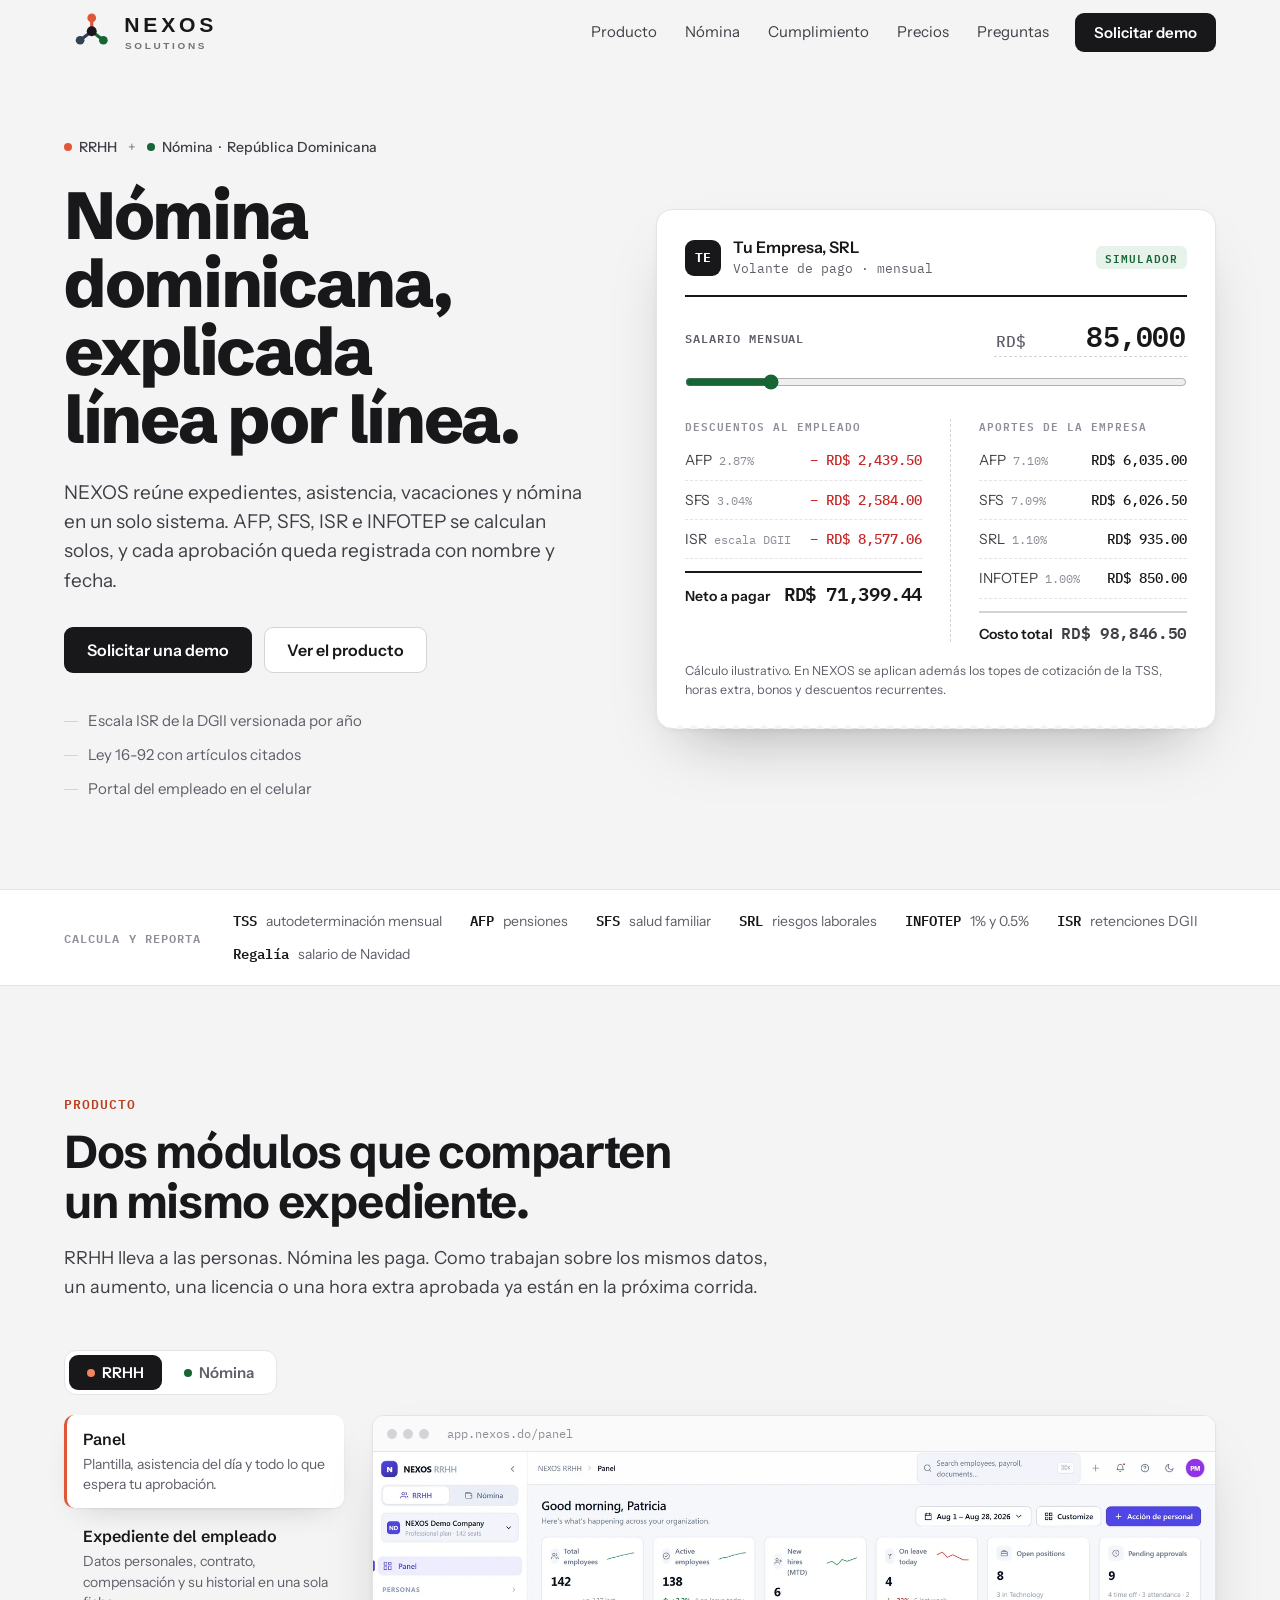
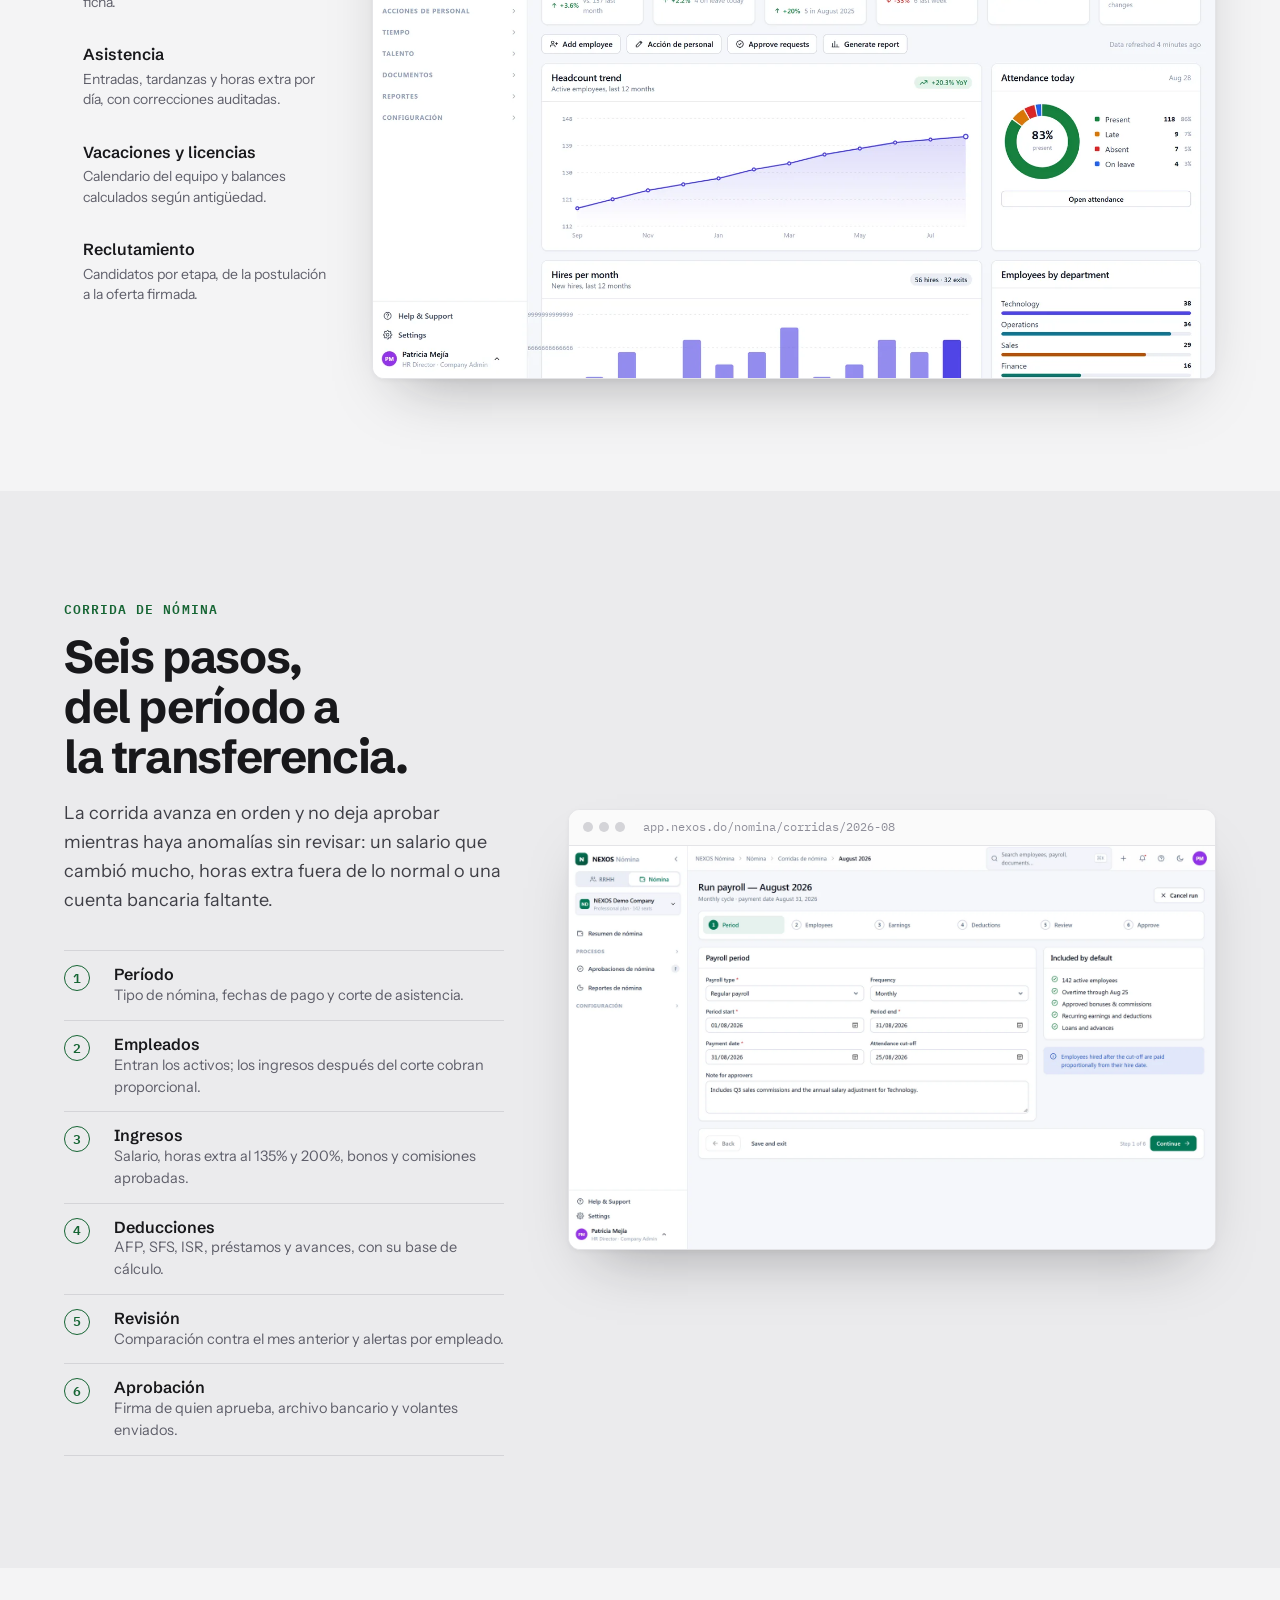
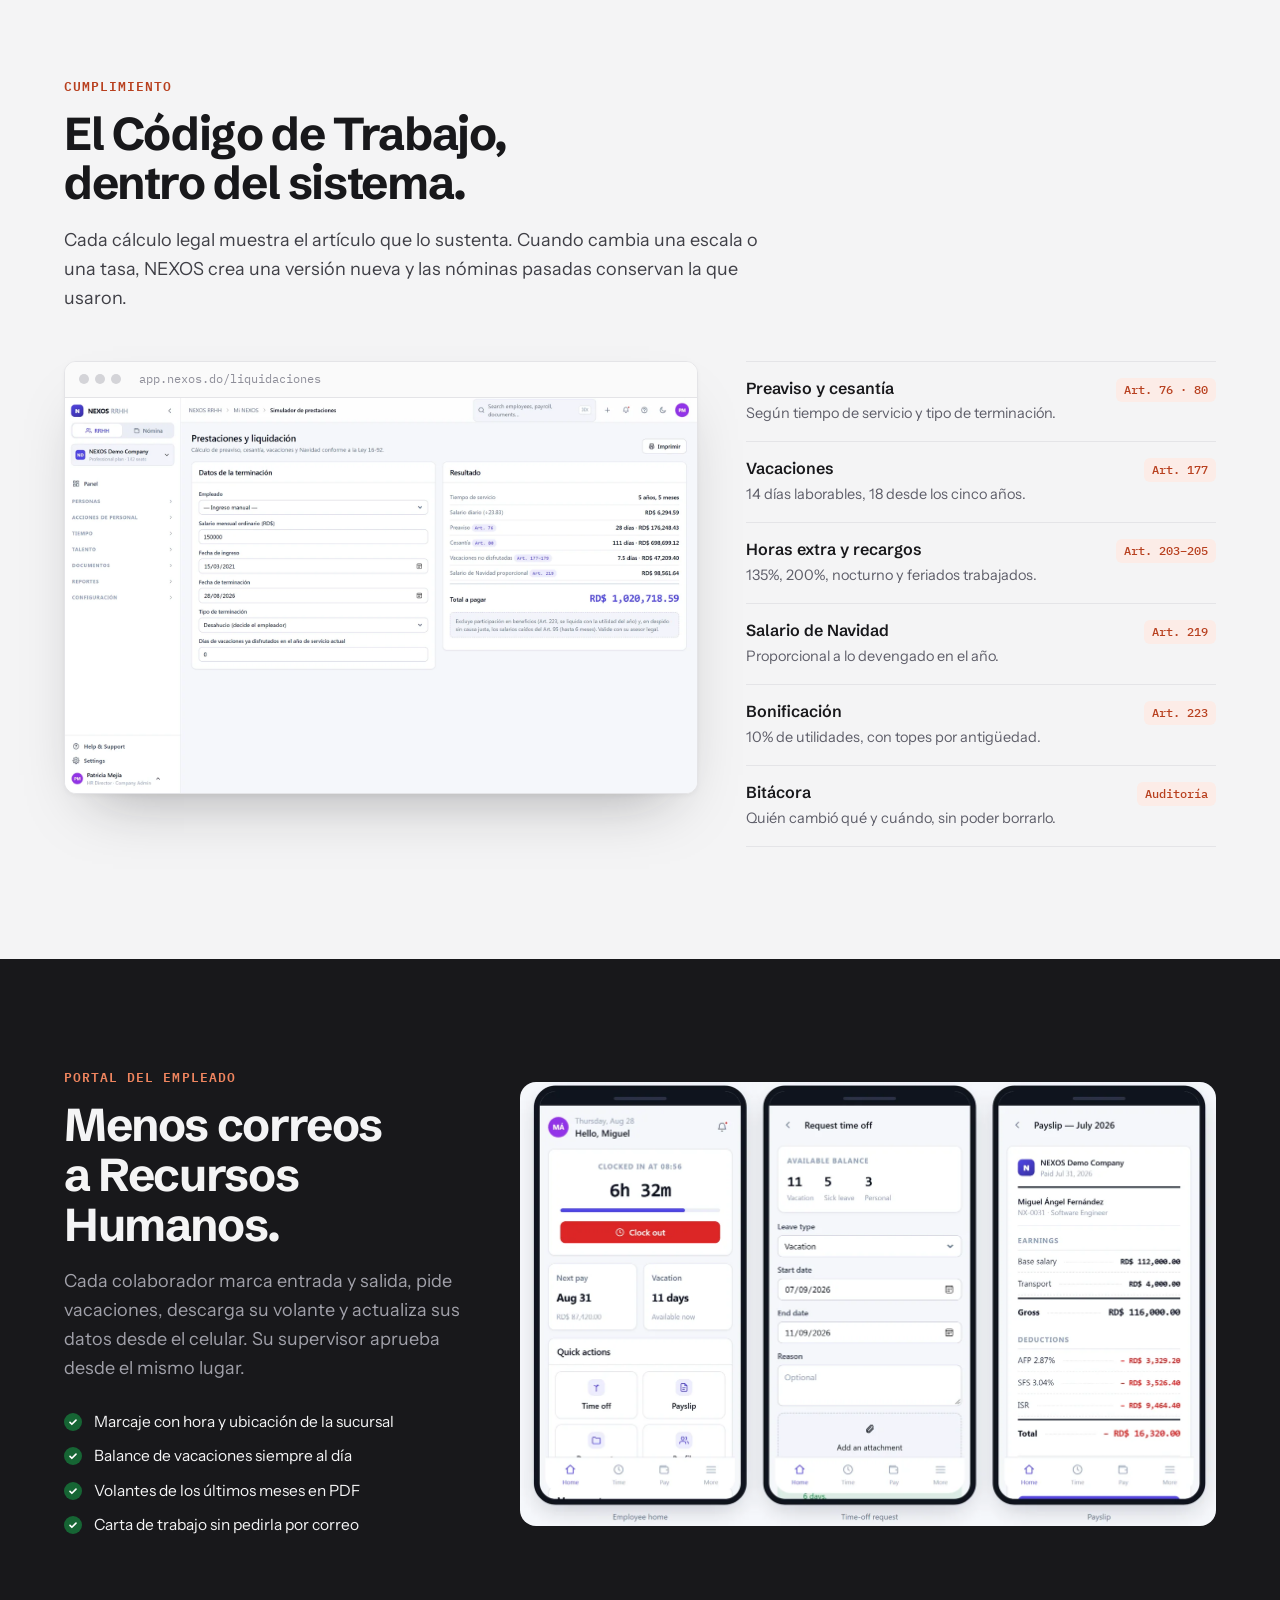
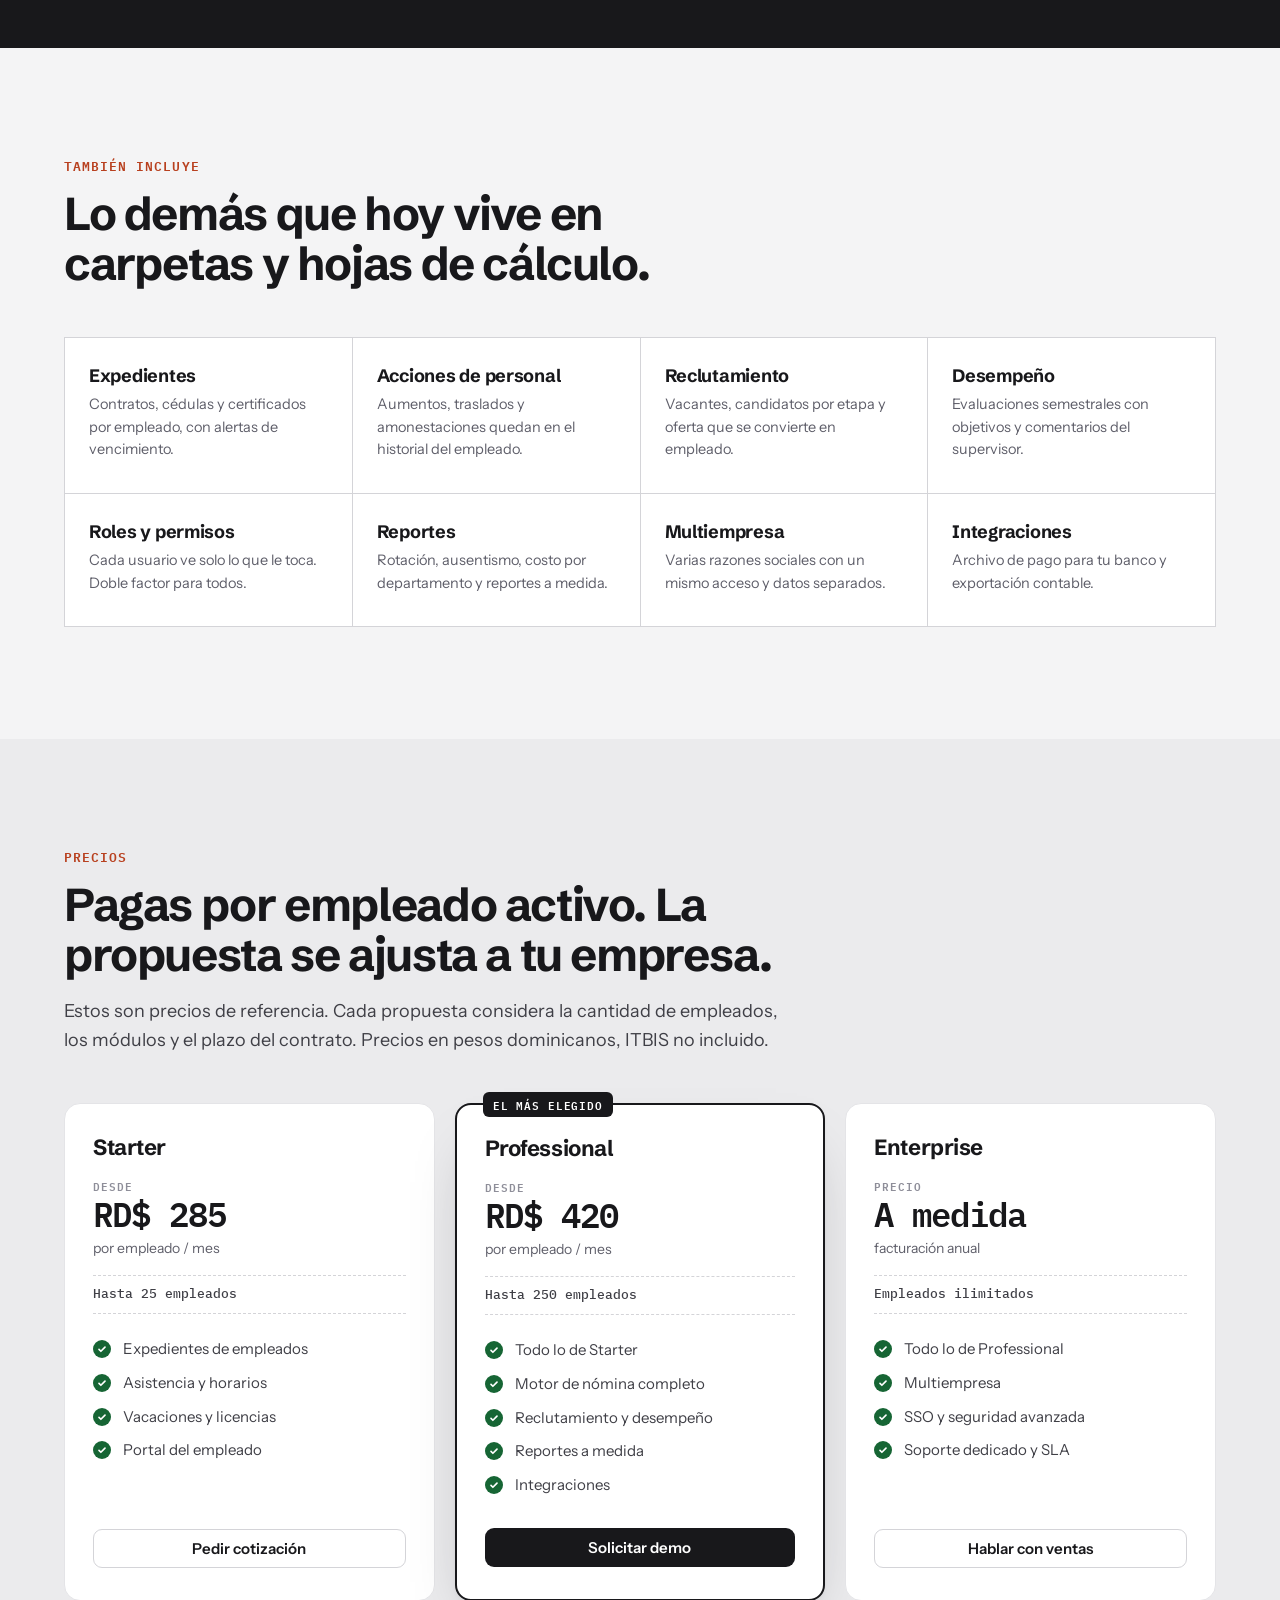
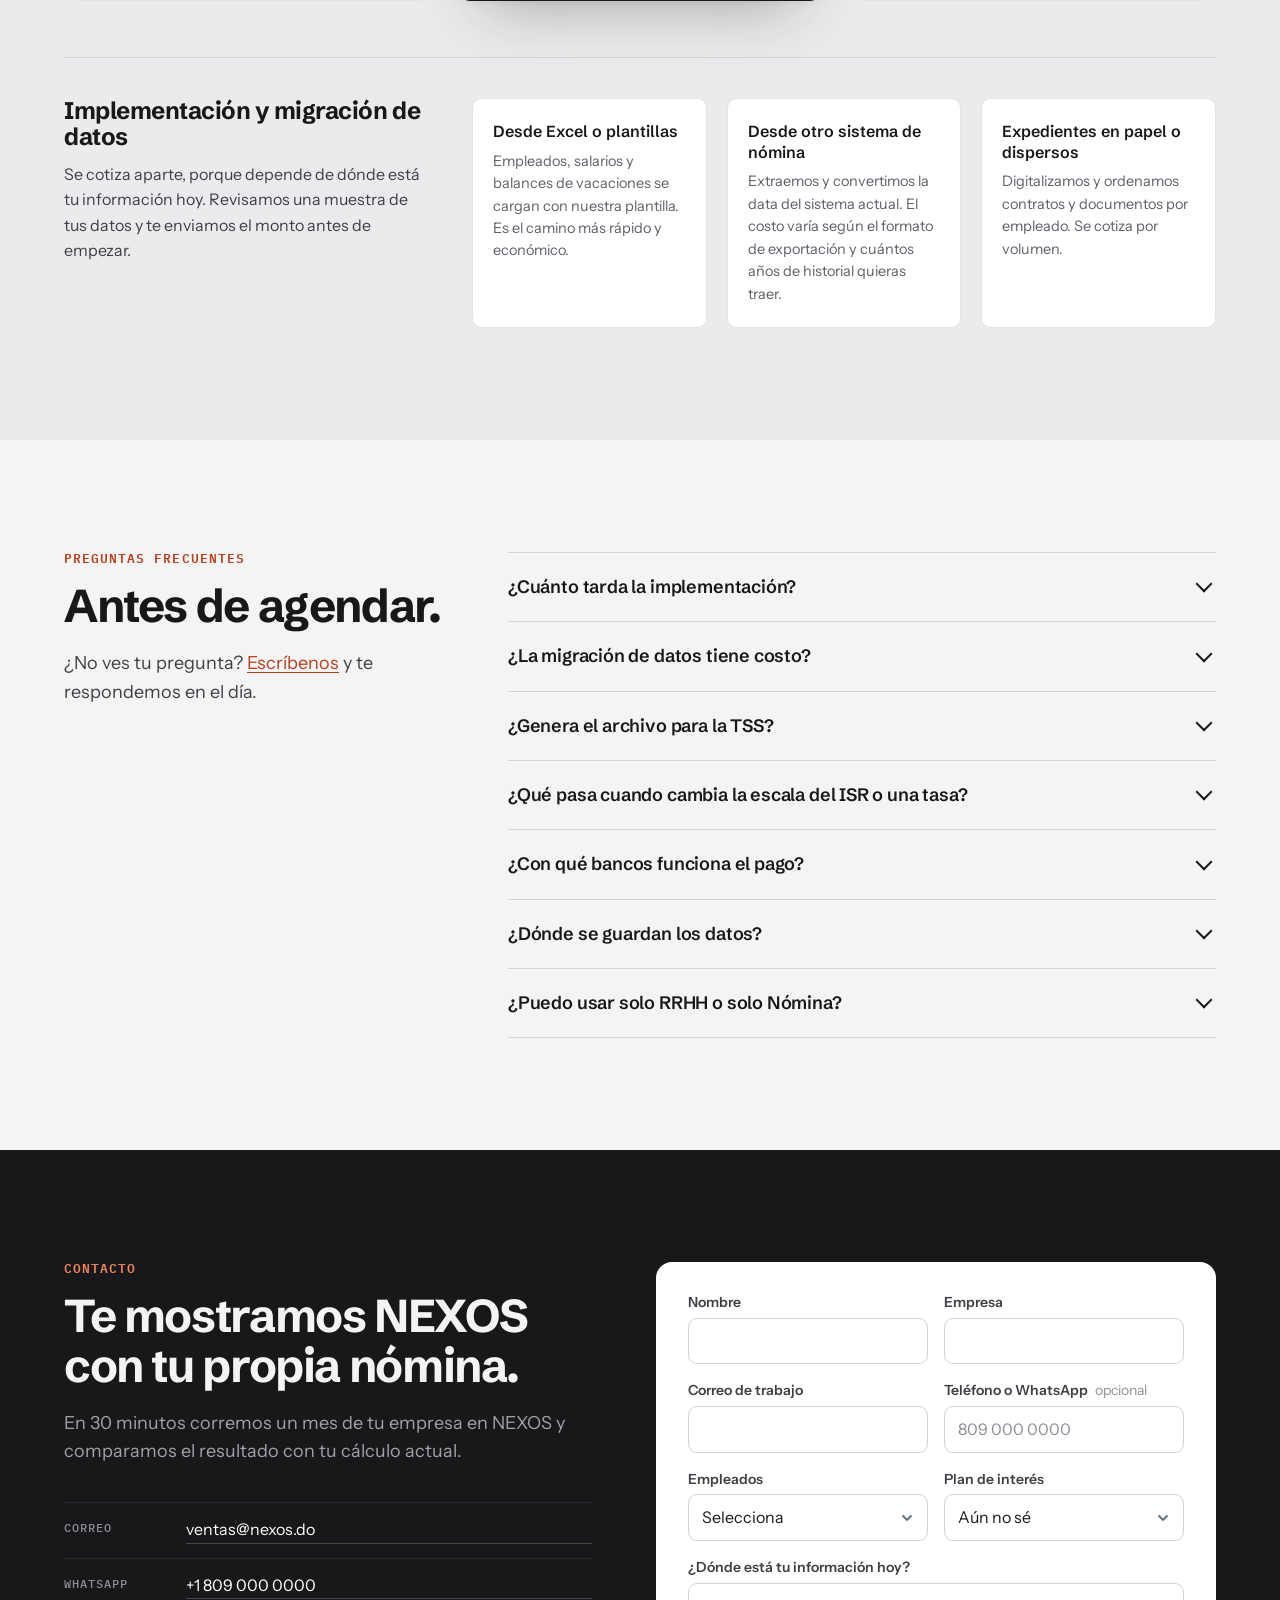
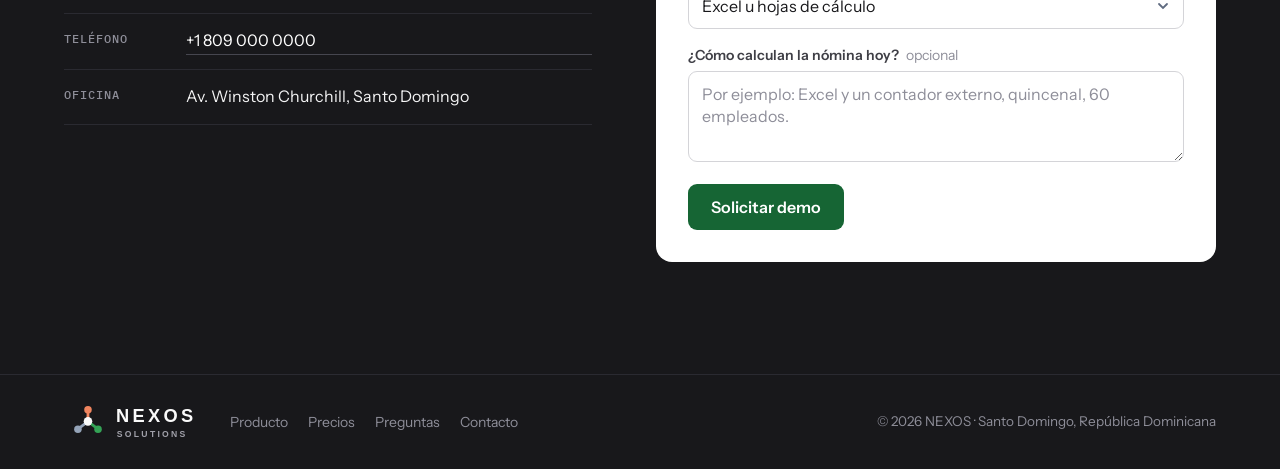
==== index.html @ 2af554ef "Landing NEXOS: RRHH y Nómina Sitio estático para GitHub Pages: simulador de volante de pago, captura" ====
<!doctype html>
<html lang="es-DO">
<head>
<meta charset="utf-8">
<meta name="viewport" content="width=device-width, initial-scale=1">
<title>NEXOS — RRHH y Nómina para empresas dominicanas</title>
<meta name="description" content="NEXOS une recursos humanos y nómina en un solo sistema hecho para la ley dominicana: AFP, SFS, ISR, INFOTEP, Ley 16-92, expedientes, asistencia y vacaciones.">
<meta property="og:title" content="NEXOS — RRHH y Nómina">
<meta property="og:description" content="Recursos humanos y nómina en un solo sistema, hecho para la ley dominicana.">
<meta property="og:image" content="assets/shots/payroll.webp">
<meta property="og:type" content="website">
<meta name="theme-color" content="#18181B">
<link rel="icon" href="assets/brand/nexos-favicon.svg" type="image/svg+xml">
<link rel="icon" href="assets/brand/nexos-favicon-32.png" sizes="32x32" type="image/png">
<link rel="apple-touch-icon" href="assets/brand/nexos-favicon-180.png">
<link rel="preconnect" href="https://fonts.googleapis.com">
<link rel="preconnect" href="https://fonts.gstatic.com" crossorigin>
<link href="https://fonts.googleapis.com/css2?family=IBM+Plex+Mono:wght@400;500;600&family=Instrument+Sans:wght@400;500;600&family=Schibsted+Grotesk:wght@500;600;700;800&display=swap" rel="stylesheet">
<link rel="stylesheet" href="assets/css/styles.css">
</head>
<body>

<a class="skip" href="#main">Saltar al contenido</a>

<header class="top" id="top">
  <div class="wrap top-in">
    <a href="#top" class="logo" aria-label="NEXOS Solutions, inicio">
      <img src="assets/brand/nexos-lockup-matriz-claro.svg" alt="NEXOS Solutions" width="155" height="44">
    </a>
    <nav class="menu" id="menu" aria-label="Principal">
      <a href="#producto">Producto</a>
      <a href="#corrida">Nómina</a>
      <a href="#cumplimiento">Cumplimiento</a>
      <a href="#precios">Precios</a>
      <a href="#preguntas">Preguntas</a>
      <a href="#contacto" class="btn btn-ink menu-cta">Solicitar demo</a>
    </nav>
    <button class="burger" id="burger" aria-expanded="false" aria-controls="menu" aria-label="Abrir menú">
      <span></span><span></span>
    </button>
  </div>
</header>

<main id="main">

<!-- ============ HERO ============ -->
<section class="hero">
  <div class="wrap hero-grid">
    <div class="hero-copy">
      <p class="kicker"><span class="dot dot-rrhh"></span>RRHH <span class="sep">+</span> <span class="dot dot-nom"></span>Nómina&nbsp;&nbsp;·&nbsp;&nbsp;República Dominicana</p>
      <h1>Nómina dominicana, explicada línea por línea.</h1>
      <p class="lede">NEXOS reúne expedientes, asistencia, vacaciones y nómina en un solo sistema. AFP, SFS, ISR e INFOTEP se calculan solos, y cada aprobación queda registrada con nombre y fecha.</p>
      <div class="hero-actions">
        <a href="#contacto" class="btn btn-ink btn-lg">Solicitar una demo</a>
        <a href="#producto" class="btn btn-line btn-lg">Ver el producto</a>
      </div>
      <ul class="hero-proof">
        <li>Escala ISR de la DGII versionada por año</li>
        <li>Ley 16-92 con artículos citados</li>
        <li>Portal del empleado en el celular</li>
      </ul>
    </div>

    <!-- Signature: live payslip -->
    <div class="slip-col">
      <div class="slip" aria-labelledby="slip-title">
        <div class="slip-head">
          <span class="slip-mark" aria-hidden="true">TE</span>
          <div>
            <p class="slip-co">Tu Empresa, SRL</p>
            <p class="slip-meta">Volante de pago · mensual</p>
          </div>
          <p class="slip-tag" id="slip-title">Simulador</p>
        </div>

        <label class="slip-input" for="sal">
          <span>Salario mensual</span>
          <span class="slip-field">
            <span class="cur">RD$</span>
            <input id="sal" type="text" inputmode="numeric" value="85,000" autocomplete="off" aria-describedby="slip-note">
          </span>
        </label>
        <input id="sal-range" class="range" type="range" min="25000" max="400000" step="5000" value="85000" aria-label="Ajustar salario mensual">

        <div class="slip-cols">
          <div>
            <p class="slip-h">Descuentos al empleado</p>
            <dl class="lines">
              <div><dt>AFP <span>2.87%</span></dt><dd class="neg" data-out="afp"></dd></div>
              <div><dt>SFS <span>3.04%</span></dt><dd class="neg" data-out="sfs"></dd></div>
              <div><dt>ISR <span>escala DGII</span></dt><dd class="neg" data-out="isr"></dd></div>
            </dl>
            <div class="total">
              <span>Neto a pagar</span>
              <strong data-out="net"></strong>
            </div>
          </div>
          <div class="slip-er">
            <p class="slip-h">Aportes de la empresa</p>
            <dl class="lines">
              <div><dt>AFP <span>7.10%</span></dt><dd data-out="afpE"></dd></div>
              <div><dt>SFS <span>7.09%</span></dt><dd data-out="sfsE"></dd></div>
              <div><dt>SRL <span>1.10%</span></dt><dd data-out="srl"></dd></div>
              <div><dt>INFOTEP <span>1.00%</span></dt><dd data-out="inf"></dd></div>
            </dl>
            <div class="total total-soft">
              <span>Costo total</span>
              <strong data-out="cost"></strong>
            </div>
          </div>
        </div>
        <p class="slip-note" id="slip-note">Cálculo ilustrativo. En NEXOS se aplican además los topes de cotización de la TSS, horas extra, bonos y descuentos recurrentes.</p>
      </div>
    </div>
  </div>
</section>

<!-- ============ LAW STRIP ============ -->
<section class="strip" aria-label="Lo que NEXOS calcula y reporta">
  <div class="wrap strip-in">
    <p class="strip-label">Calcula y reporta</p>
    <ul class="strip-list">
      <li><b>TSS</b> autodeterminación mensual</li>
      <li><b>AFP</b> pensiones</li>
      <li><b>SFS</b> salud familiar</li>
      <li><b>SRL</b> riesgos laborales</li>
      <li><b>INFOTEP</b> 1% y 0.5%</li>
      <li><b>ISR</b> retenciones DGII</li>
      <li><b>Regalía</b> salario de Navidad</li>
    </ul>
  </div>
</section>

<!-- ============ PRODUCT SHOWCASE ============ -->
<section class="sec" id="producto">
  <div class="wrap">
    <div class="sec-head">
      <p class="eyebrow">Producto</p>
      <h2>Dos módulos que comparten un mismo expediente.</h2>
      <p class="sec-lede">RRHH lleva a las personas. Nómina les paga. Como trabajan sobre los mismos datos, un aumento, una licencia o una hora extra aprobada ya están en la próxima corrida.</p>
    </div>

    <div class="show" data-app="rrhh">
      <div class="show-switch" role="tablist" aria-label="Módulo">
        <button role="tab" class="sw sw-rrhh" aria-selected="true" data-app-btn="rrhh"><span class="dot dot-rrhh"></span>RRHH</button>
        <button role="tab" class="sw sw-nom" aria-selected="false" data-app-btn="nomina"><span class="dot dot-nom"></span>Nómina</button>
      </div>

      <div class="show-body">
        <ul class="show-tabs" id="show-tabs" role="tablist" aria-label="Pantallas"></ul>
        <figure class="frame">
          <div class="frame-bar" aria-hidden="true"><i></i><i></i><i></i><span id="frame-url">app.nexos.do/panel</span></div>
          <img id="show-img" src="assets/shots/dashboard.webp" width="1600" height="1000" alt="Panel de RRHH de NEXOS con empleados activos, asistencia del día y aprobaciones pendientes">
        </figure>
      </div>
    </div>
  </div>
</section>

<!-- ============ PAYROLL RUN ============ -->
<section class="sec sec-tint" id="corrida">
  <div class="wrap run">
    <div class="run-copy">
      <p class="eyebrow eyebrow-nom">Corrida de nómina</p>
      <h2>Seis pasos, del período a la transferencia.</h2>
      <p class="sec-lede">La corrida avanza en orden y no deja aprobar mientras haya anomalías sin revisar: un salario que cambió mucho, horas extra fuera de lo normal o una cuenta bancaria faltante.</p>
      <ol class="steps">
        <li><b>Período</b><span>Tipo de nómina, fechas de pago y corte de asistencia.</span></li>
        <li><b>Empleados</b><span>Entran los activos; los ingresos después del corte cobran proporcional.</span></li>
        <li><b>Ingresos</b><span>Salario, horas extra al 135% y 200%, bonos y comisiones aprobadas.</span></li>
        <li><b>Deducciones</b><span>AFP, SFS, ISR, préstamos y avances, con su base de cálculo.</span></li>
        <li><b>Revisión</b><span>Comparación contra el mes anterior y alertas por empleado.</span></li>
        <li><b>Aprobación</b><span>Firma de quien aprueba, archivo bancario y volantes enviados.</span></li>
      </ol>
    </div>
    <figure class="frame frame-tilt">
      <div class="frame-bar" aria-hidden="true"><i></i><i></i><i></i><span>app.nexos.do/nomina/corridas/2026-08</span></div>
      <img src="assets/shots/payroll-run.webp" width="1600" height="1000" loading="lazy" alt="Pantalla de corrida de nómina de agosto 2026, paso 1 de 6: período">
    </figure>
  </div>
</section>

<!-- ============ COMPLIANCE ============ -->
<section class="sec" id="cumplimiento">
  <div class="wrap">
    <div class="sec-head">
      <p class="eyebrow">Cumplimiento</p>
      <h2>El Código de Trabajo, dentro del sistema.</h2>
      <p class="sec-lede">Cada cálculo legal muestra el artículo que lo sustenta. Cuando cambia una escala o una tasa, NEXOS crea una versión nueva y las nóminas pasadas conservan la que usaron.</p>
    </div>

    <div class="law">
      <figure class="frame">
        <div class="frame-bar" aria-hidden="true"><i></i><i></i><i></i><span>app.nexos.do/liquidaciones</span></div>
        <img src="assets/shots/liquidaciones.webp" width="1600" height="1000" loading="lazy" alt="Calculadora de prestaciones y liquidación con preaviso, cesantía, vacaciones y salario de Navidad">
      </figure>
      <dl class="law-list">
        <div><dt>Preaviso y cesantía</dt><dd>Según tiempo de servicio y tipo de terminación.</dd><span class="art">Art. 76 · 80</span></div>
        <div><dt>Vacaciones</dt><dd>14 días laborables, 18 desde los cinco años.</dd><span class="art">Art. 177</span></div>
        <div><dt>Horas extra y recargos</dt><dd>135%, 200%, nocturno y feriados trabajados.</dd><span class="art">Art. 203–205</span></div>
        <div><dt>Salario de Navidad</dt><dd>Proporcional a lo devengado en el año.</dd><span class="art">Art. 219</span></div>
        <div><dt>Bonificación</dt><dd>10% de utilidades, con topes por antigüedad.</dd><span class="art">Art. 223</span></div>
        <div><dt>Bitácora</dt><dd>Quién cambió qué y cuándo, sin poder borrarlo.</dd><span class="art">Auditoría</span></div>
      </dl>
    </div>
  </div>
</section>

<!-- ============ EMPLOYEE PORTAL ============ -->
<section class="sec sec-ink" id="portal">
  <div class="wrap portal">
    <div class="portal-copy">
      <p class="eyebrow eyebrow-inv">Portal del empleado</p>
      <h2>Menos correos a Recursos Humanos.</h2>
      <p class="sec-lede">Cada colaborador marca entrada y salida, pide vacaciones, descarga su volante y actualiza sus datos desde el celular. Su supervisor aprueba desde el mismo lugar.</p>
      <ul class="ticks">
        <li>Marcaje con hora y ubicación de la sucursal</li>
        <li>Balance de vacaciones siempre al día</li>
        <li>Volantes de los últimos meses en PDF</li>
        <li>Carta de trabajo sin pedirla por correo</li>
      </ul>
    </div>
    <img class="phones" src="assets/shots/mobile.webp" width="1400" height="892" loading="lazy" alt="Tres pantallas del portal móvil: inicio con marcaje, solicitud de vacaciones y volante de pago">
  </div>
</section>

<!-- ============ EVERYTHING ELSE ============ -->
<section class="sec" id="modulos">
  <div class="wrap">
    <div class="sec-head sec-head-row">
      <div>
        <p class="eyebrow">También incluye</p>
        <h2>Lo demás que hoy vive en carpetas y hojas de cálculo.</h2>
      </div>
    </div>
    <div class="feats">
      <article><h3>Expedientes</h3><p>Contratos, cédulas y certificados por empleado, con alertas de vencimiento.</p></article>
      <article><h3>Acciones de personal</h3><p>Aumentos, traslados y amonestaciones quedan en el historial del empleado.</p></article>
      <article><h3>Reclutamiento</h3><p>Vacantes, candidatos por etapa y oferta que se convierte en empleado.</p></article>
      <article><h3>Desempeño</h3><p>Evaluaciones semestrales con objetivos y comentarios del supervisor.</p></article>
      <article><h3>Roles y permisos</h3><p>Cada usuario ve solo lo que le toca. Doble factor para todos.</p></article>
      <article><h3>Reportes</h3><p>Rotación, ausentismo, costo por departamento y reportes a medida.</p></article>
      <article><h3>Multiempresa</h3><p>Varias razones sociales con un mismo acceso y datos separados.</p></article>
      <article><h3>Integraciones</h3><p>Archivo de pago para tu banco y exportación contable.</p></article>
    </div>
  </div>
</section>

<!-- ============ PRICING ============ -->
<section class="sec sec-tint" id="precios">
  <div class="wrap">
    <div class="sec-head">
      <p class="eyebrow">Precios</p>
      <h2>Pagas por empleado activo. La propuesta se ajusta a tu empresa.</h2>
      <p class="sec-lede">Estos son precios de referencia. Cada propuesta considera la cantidad de empleados, los módulos y el plazo del contrato. Precios en pesos dominicanos, ITBIS no incluido.</p>
    </div>
    <div class="plans">
      <article class="plan">
        <h3>Starter</h3>
        <p class="price"><span class="from">Desde</span><span class="amt">RD$ 285</span><span class="per">por empleado / mes</span></p>
        <p class="cap">Hasta 25 empleados</p>
        <ul class="ticks ticks-dark">
          <li>Expedientes de empleados</li>
          <li>Asistencia y horarios</li>
          <li>Vacaciones y licencias</li>
          <li>Portal del empleado</li>
        </ul>
        <a href="#contacto" class="btn btn-line" data-plan="Starter">Pedir cotización</a>
      </article>
      <article class="plan plan-main">
        <p class="plan-flag">El más elegido</p>
        <h3>Professional</h3>
        <p class="price"><span class="from">Desde</span><span class="amt">RD$ 420</span><span class="per">por empleado / mes</span></p>
        <p class="cap">Hasta 250 empleados</p>
        <ul class="ticks ticks-dark">
          <li>Todo lo de Starter</li>
          <li>Motor de nómina completo</li>
          <li>Reclutamiento y desempeño</li>
          <li>Reportes a medida</li>
          <li>Integraciones</li>
        </ul>
        <a href="#contacto" class="btn btn-ink" data-plan="Professional">Solicitar demo</a>
      </article>
      <article class="plan">
        <h3>Enterprise</h3>
        <p class="price"><span class="from">Precio</span><span class="amt">A medida</span><span class="per">facturación anual</span></p>
        <p class="cap">Empleados ilimitados</p>
        <ul class="ticks ticks-dark">
          <li>Todo lo de Professional</li>
          <li>Multiempresa</li>
          <li>SSO y seguridad avanzada</li>
          <li>Soporte dedicado y SLA</li>
        </ul>
        <a href="#contacto" class="btn btn-line" data-plan="Enterprise">Hablar con ventas</a>
      </article>
    </div>

    <div class="mig">
      <div class="mig-head">
        <h3>Implementación y migración de datos</h3>
        <p>Se cotiza aparte, porque depende de dónde está tu información hoy. Revisamos una muestra de tus datos y te enviamos el monto antes de empezar.</p>
      </div>
      <dl class="mig-list">
        <div>
          <dt>Desde Excel o plantillas</dt>
          <dd>Empleados, salarios y balances de vacaciones se cargan con nuestra plantilla. Es el camino más rápido y económico.</dd>
        </div>
        <div>
          <dt>Desde otro sistema de nómina</dt>
          <dd>Extraemos y convertimos la data del sistema actual. El costo varía según el formato de exportación y cuántos años de historial quieras traer.</dd>
        </div>
        <div>
          <dt>Expedientes en papel o dispersos</dt>
          <dd>Digitalizamos y ordenamos contratos y documentos por empleado. Se cotiza por volumen.</dd>
        </div>
      </dl>
    </div>
  </div>
</section>

<!-- ============ FAQ ============ -->
<section class="sec" id="preguntas">
  <div class="wrap faq-grid">
    <div class="sec-head">
      <p class="eyebrow">Preguntas frecuentes</p>
      <h2>Antes de agendar.</h2>
      <p class="sec-lede">¿No ves tu pregunta? <a class="link" href="#contacto">Escríbenos</a> y te respondemos en el día.</p>
    </div>
    <div class="faq">
      <details>
        <summary>¿Cuánto tarda la implementación?</summary>
        <p>Depende del origen de los datos. Si vienen de Excel, una empresa de hasta 100 empleados suele quedar lista en una o dos semanas. Si hay que migrar desde otro sistema o traer historial, el plazo se define en la propuesta. En todos los casos corremos un mes en paralelo con tu proceso actual antes de pasar a NEXOS.</p>
      </details>
      <details>
        <summary>¿La migración de datos tiene costo?</summary>
        <p>Sí, se cotiza aparte de la suscripción. El monto depende de dónde está tu información (Excel, otro sistema o papel), de la cantidad de empleados y de cuánto historial quieras conservar. Te lo damos por escrito antes de empezar, después de revisar una muestra.</p>
      </details>
      <details>
        <summary>¿Genera el archivo para la TSS?</summary>
        <p>Sí. Al aprobar la nómina se genera el archivo de autodeterminación con los aportes de AFP, SFS y SRL de cada empleado, listo para subir.</p>
      </details>
      <details>
        <summary>¿Qué pasa cuando cambia la escala del ISR o una tasa?</summary>
        <p>Actualizamos los parámetros y se guardan como una versión nueva. Las nóminas pasadas mantienen la escala con la que se calcularon, así que los reportes históricos no cambian.</p>
      </details>
      <details>
        <summary>¿Con qué bancos funciona el pago?</summary>
        <p>Generamos el archivo de pago en el formato de los principales bancos del país. Si tu banco no está en la lista, lo agregamos durante la implementación.</p>
      </details>
      <details>
        <summary>¿Dónde se guardan los datos?</summary>
        <p>En servidores en la nube con cifrado en tránsito y en reposo, respaldos diarios y doble factor de autenticación para todos los usuarios. Cada cambio queda en la bitácora.</p>
      </details>
      <details>
        <summary>¿Puedo usar solo RRHH o solo Nómina?</summary>
        <p>Sí. El plan Starter incluye solo RRHH. Si más adelante activas Nómina, se usan los mismos expedientes sin migrar nada.</p>
      </details>
    </div>
  </div>
</section>

<!-- ============ CONTACT ============ -->
<section class="sec contact" id="contacto">
  <div class="wrap contact-grid">
    <div class="contact-copy">
      <p class="eyebrow eyebrow-inv">Contacto</p>
      <h2>Te mostramos NEXOS con tu propia nómina.</h2>
      <p class="sec-lede">En 30 minutos corremos un mes de tu empresa en NEXOS y comparamos el resultado con tu cálculo actual.</p>
      <ul class="channels">
        <li><span class="ch-label">Correo</span><a data-contact="email" href="#"></a></li>
        <li><span class="ch-label">WhatsApp</span><a data-contact="whatsapp" href="#" target="_blank" rel="noopener"></a></li>
        <li><span class="ch-label">Teléfono</span><a data-contact="phone" href="#"></a></li>
        <li><span class="ch-label">Oficina</span><span data-contact="address"></span></li>
      </ul>
    </div>

    <form class="form" id="contact-form" novalidate>
      <div class="f-row">
        <label class="f">
          <span>Nombre</span>
          <input name="nombre" type="text" autocomplete="name" required>
        </label>
        <label class="f">
          <span>Empresa</span>
          <input name="empresa" type="text" autocomplete="organization" required>
        </label>
      </div>
      <div class="f-row">
        <label class="f">
          <span>Correo de trabajo</span>
          <input name="correo" type="email" autocomplete="email" required>
        </label>
        <label class="f">
          <span>Teléfono o WhatsApp <em>opcional</em></span>
          <input name="telefono" type="tel" autocomplete="tel" placeholder="809 000 0000">
        </label>
      </div>
      <div class="f-row">
        <label class="f">
          <span>Empleados</span>
          <select name="empleados" required>
            <option value="">Selecciona</option>
            <option>1 – 25</option>
            <option>26 – 100</option>
            <option>101 – 250</option>
            <option>Más de 250</option>
          </select>
        </label>
        <label class="f">
          <span>Plan de interés</span>
          <select name="plan" id="plan-select">
            <option>Aún no sé</option>
            <option>Starter</option>
            <option>Professional</option>
            <option>Enterprise</option>
          </select>
        </label>
      </div>
      <label class="f">
        <span>¿Dónde está tu información hoy?</span>
        <select name="origen_datos">
          <option>Excel u hojas de cálculo</option>
          <option>Otro sistema de nómina</option>
          <option>Papel o carpetas</option>
          <option>Una mezcla de lo anterior</option>
        </select>
      </label>
      <label class="f">
        <span>¿Cómo calculan la nómina hoy? <em>opcional</em></span>
        <textarea name="mensaje" rows="3" placeholder="Por ejemplo: Excel y un contador externo, quincenal, 60 empleados."></textarea>
      </label>
      <input type="text" name="_gotcha" class="hp" tabindex="-1" autocomplete="off" aria-hidden="true">
      <div class="f-foot">
        <button class="btn btn-nom btn-lg" type="submit">Solicitar demo</button>
        <p class="f-status" id="form-status" role="status" aria-live="polite"></p>
      </div>
    </form>
  </div>
</section>

</main>

<footer class="foot">
  <div class="wrap foot-in">
    <a href="#top" class="logo"><img src="assets/brand/nexos-lockup-matriz-oscuro.svg" alt="NEXOS Solutions" width="134" height="38"></a>
    <nav aria-label="Pie de página">
      <a href="#producto">Producto</a>
      <a href="#precios">Precios</a>
      <a href="#preguntas">Preguntas</a>
      <a href="#contacto">Contacto</a>
    </nav>
    <p class="foot-legal">© <span id="year">2026</span> NEXOS · Santo Domingo, República Dominicana</p>
  </div>
</footer>

<script src="assets/js/main.js" defer></script>
</body>
</html>
---- assets/css/styles.css ----
/* ==========================================================
   NEXOS — landing
   Tokens derive from the product: indigo = RRHH, emerald = Nómina.
   ========================================================== */
:root{
  /* NEXOS Solutions brand: graphite + HR coral + Finance green */
  --ink:#18181B;
  --ink-2:#3F3F46;
  --muted:#5F5F6A;
  --faint:#8E8E99;
  --paper:#F4F4F5;
  --surface:#FFFFFF;
  --line:#E4E4E7;
  --line-2:#D4D4D8;

  --rrhh:#E05638;      /* HR coral (fills, dots) */
  --rrhh-ink:#B8401F;  /* coral for small text on white (AA) */
  --rrhh-soft:#FCECE7;
  --nom:#166534;       /* Finance green */
  --nom-600:#14532D;
  --nom-soft:#E7F2EA;
  --neg:#C62828;
  --dark-line:#2A2A31;
  --dark-muted:#A1A1AA;

  --display:"Schibsted Grotesk",ui-sans-serif,system-ui,sans-serif;
  --sans:"Instrument Sans",ui-sans-serif,system-ui,"Segoe UI",sans-serif;
  --mono:"IBM Plex Mono",ui-monospace,"SF Mono",Menlo,Consolas,monospace;

  --r:10px;
  --r-lg:16px;
  --shadow:0 1px 2px rgba(24,24,27,.05),0 12px 32px -16px rgba(24,24,27,.22);
  --shadow-lg:0 2px 4px rgba(24,24,27,.04),0 30px 60px -28px rgba(24,24,27,.35);
  --gutter:24px;
  --max:1200px;
}

*,*::before,*::after{box-sizing:border-box}
html{scroll-behavior:smooth;scroll-padding-top:76px;-webkit-text-size-adjust:100%}
body{
  margin:0;background:var(--paper);color:var(--ink);
  font:400 16px/1.6 var(--sans);
  -webkit-font-smoothing:antialiased;text-rendering:optimizeLegibility;
}
img{display:block;max-width:100%;height:auto}
a{color:inherit}
h1,h2,h3{font-family:var(--display);margin:0;letter-spacing:-.02em;line-height:1.08;font-weight:700}
p{margin:0}
ul,ol,dl,dd{margin:0;padding:0}
ul,ol{list-style:none}
:focus-visible{outline:2px solid var(--ink);outline-offset:3px;border-radius:4px}
::selection{background:var(--rrhh-soft)}

.wrap{max-width:var(--max);margin:0 auto;padding:0 var(--gutter)}
.skip{position:absolute;left:-9999px;top:8px;background:var(--ink);color:#fff;padding:8px 14px;border-radius:8px;z-index:100}
.skip:focus{left:8px}

/* ---------- buttons ---------- */
.btn{
  display:inline-flex;align-items:center;justify-content:center;gap:8px;
  font:600 15px/1 var(--sans);text-decoration:none;cursor:pointer;
  padding:11px 18px;border-radius:9px;border:1px solid transparent;
  transition:background-color .15s,border-color .15s,color .15s,transform .15s;
}
.btn:active{transform:translateY(1px)}
.btn-lg{padding:14px 22px;font-size:16px}
.btn-ink{background:var(--ink);color:#fff}
.btn-ink:hover{background:#2E2E33}
.btn-line{background:var(--surface);color:var(--ink);border-color:var(--line-2)}
.btn-line:hover{border-color:var(--ink)}
.btn-nom{background:var(--nom);color:#fff}
.btn-nom:hover{background:var(--nom-600)}
.btn[disabled]{opacity:.6;cursor:progress}

.link{color:var(--rrhh-ink);text-underline-offset:3px}

/* ---------- header ---------- */
.top{position:sticky;top:0;z-index:50;background:rgba(244,244,245,.86);backdrop-filter:saturate(1.4) blur(10px);-webkit-backdrop-filter:saturate(1.4) blur(10px);border-bottom:1px solid transparent;transition:border-color .2s}
.top.scrolled{border-bottom-color:var(--line)}
.top-in{display:flex;align-items:center;height:64px;gap:24px}
.logo{display:flex;align-items:center;gap:10px;text-decoration:none}
.logo img{height:44px;width:auto}
.menu{margin-left:auto;display:flex;align-items:center;gap:4px}
.menu a:not(.btn){font-size:15px;color:var(--ink-2);text-decoration:none;padding:8px 12px;border-radius:8px}
.menu a:not(.btn):hover{color:var(--ink);background:rgba(24,24,27,.05)}
.menu-cta{margin-left:10px}
.burger{display:none;margin-left:auto;width:42px;height:42px;border:1px solid var(--line-2);background:var(--surface);border-radius:9px;cursor:pointer;position:relative}
.burger span{position:absolute;left:11px;right:11px;height:2px;background:var(--ink);border-radius:2px;transition:transform .2s}
.burger span:first-child{top:16px}.burger span:last-child{top:23px}
.burger[aria-expanded="true"] span:first-child{transform:translateY(3.5px) rotate(45deg)}
.burger[aria-expanded="true"] span:last-child{transform:translateY(-3.5px) rotate(-45deg)}

/* ---------- shared bits ---------- */
.dot{display:inline-block;width:8px;height:8px;border-radius:50%;margin-right:7px;vertical-align:1px}
.dot-rrhh{background:var(--rrhh)}
.dot-nom{background:var(--nom)}
.eyebrow{font:600 13px/1 var(--mono);text-transform:uppercase;letter-spacing:.08em;color:var(--rrhh-ink);margin-bottom:16px}
.eyebrow-nom{color:var(--nom)}
.eyebrow-inv{color:#F0855F}

/* ---------- hero ---------- */
.hero{padding:72px 0 88px}
.hero-grid{display:grid;grid-template-columns:minmax(0,1fr) minmax(0,560px);gap:64px;align-items:center}
.kicker{font:500 14px/1.5 var(--sans);color:var(--ink-2);margin-bottom:24px}
.kicker .sep{color:var(--faint);margin:0 8px}
.hero h1{font-size:clamp(40px,5.2vw,68px);font-weight:800;letter-spacing:-.035em;line-height:1.02;max-width:13ch;text-wrap:balance}
.lede{font-size:19px;line-height:1.55;color:var(--ink-2);margin-top:24px;max-width:46ch}
.hero-actions{display:flex;flex-wrap:wrap;gap:12px;margin-top:32px}
.hero-proof{margin-top:36px;display:grid;gap:10px;font-size:15px;color:var(--muted)}
.hero-proof li{display:flex;align-items:center;gap:10px}
.hero-proof li::before{content:"";width:14px;height:1px;background:var(--line-2);flex:none}

/* ---------- signature: payslip ---------- */
.slip{
  background:var(--surface);border:1px solid var(--line);border-radius:var(--r-lg);
  box-shadow:var(--shadow-lg);padding:28px;position:relative;
}
.slip::after{ /* perforated tear edge */
  content:"";position:absolute;left:18px;right:18px;bottom:-1px;height:8px;
  background:radial-gradient(circle at 5px 8px,var(--paper) 3.5px,transparent 4px) 0 0/14px 8px repeat-x;
}
.slip-head{display:flex;align-items:center;gap:12px;padding-bottom:18px;border-bottom:2px solid var(--ink)}
.slip-mark{width:36px;height:36px;border-radius:9px;background:var(--ink);color:#fff;display:grid;place-items:center;font:700 13px/1 var(--mono);letter-spacing:.02em}
.slip-co{font:600 16px/1.2 var(--sans)}
.slip-meta{font:400 13px/1.3 var(--mono);color:var(--muted);margin-top:3px}
.slip-tag{margin-left:auto;font:600 11px/1 var(--mono);text-transform:uppercase;letter-spacing:.1em;color:var(--nom);background:var(--nom-soft);padding:6px 9px;border-radius:6px}

.slip-input{display:flex;align-items:center;justify-content:space-between;gap:16px;margin-top:22px}
.slip-input > span:first-child{font:600 12px/1 var(--mono);text-transform:uppercase;letter-spacing:.08em;color:var(--muted)}
.slip-field{display:flex;align-items:baseline;gap:6px;border-bottom:1.5px dashed var(--line-2);padding:2px 2px 4px;transition:border-color .15s}
.slip-field:focus-within{border-bottom-color:var(--nom);border-bottom-style:solid}
.slip-field .cur{font:500 16px/1 var(--mono);color:var(--muted)}
.slip-field input{
  width:9ch;border:0;outline:0;background:transparent;padding:0;text-align:right;
  font:600 28px/1.1 var(--mono);color:var(--ink);letter-spacing:-.02em;
}
.range{width:100%;margin:14px 0 4px;accent-color:var(--nom);height:22px;cursor:pointer}

.slip-cols{display:grid;grid-template-columns:1fr 1fr;gap:28px;margin-top:18px}
.slip-er{padding-left:28px;border-left:1px dashed var(--line-2)}
.slip-h{font:600 11px/1.3 var(--mono);text-transform:uppercase;letter-spacing:.09em;color:var(--faint);margin-bottom:8px}
.lines > div{display:flex;justify-content:space-between;align-items:baseline;gap:8px;padding:8px 0;border-bottom:1px dashed var(--line)}
.lines dt{font-size:14px;color:var(--ink-2)}
.lines dt span{font:400 12px/1 var(--mono);color:var(--faint);margin-left:4px}
.lines dd{font:500 14px/1 var(--mono);white-space:nowrap;font-variant-numeric:tabular-nums}
.lines dd.neg{color:var(--neg)}
.total{display:flex;justify-content:space-between;align-items:baseline;gap:8px;margin-top:12px;padding-top:12px;border-top:2px solid var(--ink)}
.total span{font:600 14px/1.2 var(--sans)}
.total strong{font:600 19px/1 var(--mono);letter-spacing:-.02em;font-variant-numeric:tabular-nums;white-space:nowrap}
.total-soft{border-top-color:var(--line-2)}
.total-soft strong{font-size:16px;color:var(--ink-2)}
.slip-note{margin-top:20px;font-size:12.5px;line-height:1.5;color:var(--muted)}
.flash{animation:flash .5s ease}
@keyframes flash{from{background:var(--nom-soft)}to{background:transparent}}

/* ---------- law strip ---------- */
.strip{border-top:1px solid var(--line);border-bottom:1px solid var(--line);background:var(--surface)}
.strip-in{display:flex;align-items:center;gap:32px;padding-top:20px;padding-bottom:20px}
.strip-label{font:600 12px/1.2 var(--mono);text-transform:uppercase;letter-spacing:.09em;color:var(--faint);flex:none}
.strip-list{display:flex;flex-wrap:wrap;gap:10px 28px;font-size:14px;color:var(--muted)}
.strip-list b{font:600 14px/1 var(--mono);color:var(--ink);margin-right:6px}

/* ---------- sections ---------- */
.sec{padding:112px 0}
.sec-tint{background:#EBEBED}
.sec-head{max-width:720px;margin-bottom:48px}
.sec h2{font-size:clamp(32px,3.8vw,46px);letter-spacing:-.03em;text-wrap:balance}
.sec-lede{font-size:18px;line-height:1.6;color:var(--ink-2);margin-top:18px;max-width:60ch}

/* ---------- product showcase ---------- */
.show-switch{display:inline-flex;gap:4px;padding:4px;background:var(--surface);border:1px solid var(--line);border-radius:12px;margin-bottom:20px}
.sw{font:600 15px/1 var(--sans);padding:10px 18px;border-radius:9px;border:0;background:transparent;color:var(--muted);cursor:pointer;display:flex;align-items:center}
.sw[aria-selected="true"]{background:var(--ink);color:#fff}
.sw-rrhh[aria-selected="true"] .dot{background:#F0855F}
.sw-nom[aria-selected="true"] .dot{background:#34A356}

.show-body{display:grid;grid-template-columns:280px minmax(0,1fr);gap:28px;align-items:start}
.show-tabs{display:grid;gap:4px}
.show-tabs button{
  width:100%;text-align:left;border:0;background:transparent;cursor:pointer;
  padding:14px 16px;border-radius:10px;border-left:3px solid transparent;color:var(--ink-2);
  font:inherit;transition:background-color .15s;
}
.show-tabs button:hover{background:rgba(24,24,27,.04)}
.show-tabs button[aria-selected="true"]{background:var(--surface);box-shadow:var(--shadow);border-left-color:var(--accent,var(--rrhh))}
.show-tabs b{display:block;font:600 16px/1.3 var(--display);color:var(--ink)}
.show-tabs span{display:block;font-size:14px;line-height:1.45;color:var(--muted);margin-top:4px}
.show[data-app="nomina"]{--accent:var(--nom)}

.frame{margin:0;background:var(--surface);border:1px solid var(--line);border-radius:12px;overflow:hidden;box-shadow:var(--shadow-lg)}
.frame-bar{display:flex;align-items:center;gap:6px;height:36px;padding:0 14px;border-bottom:1px solid var(--line);background:#FAFAFA}
.frame-bar i{width:10px;height:10px;border-radius:50%;background:var(--line-2)}
.frame-bar span{margin-left:12px;font:400 12px/1 var(--mono);color:var(--faint);white-space:nowrap;overflow:hidden;text-overflow:ellipsis}
.frame img{width:100%;aspect-ratio:16/10;object-fit:cover;object-position:top left;transition:opacity .2s}
.frame img.swapping{opacity:.15}

/* ---------- payroll run ---------- */
.run{display:grid;grid-template-columns:minmax(0,440px) minmax(0,1fr);gap:64px;align-items:center}
.steps{counter-reset:s;margin-top:36px;display:grid;gap:0}
.steps li{counter-increment:s;display:grid;grid-template-columns:36px 1fr;column-gap:14px;padding:13px 0;border-top:1px solid var(--line-2)}
.steps li:last-child{border-bottom:1px solid var(--line-2)}
.steps li::before{content:counter(s);grid-row:span 2;font:600 13px/1 var(--mono);width:26px;height:26px;border-radius:50%;border:1.5px solid var(--nom);color:var(--nom);display:grid;place-items:center;margin-top:1px}
.steps b{font:600 16px/1.3 var(--display)}
.steps span{font-size:14.5px;color:var(--muted);line-height:1.5}
.frame-tilt{transform:perspective(1800px) rotateY(-6deg);transform-origin:left center}

/* ---------- compliance ---------- */
.law{display:grid;grid-template-columns:minmax(0,1.35fr) minmax(0,1fr);gap:48px;align-items:start}
.law-list > div{display:grid;grid-template-columns:1fr auto;column-gap:16px;padding:16px 0;border-bottom:1px solid var(--line)}
.law-list > div:first-child{border-top:1px solid var(--line)}
.law-list dt{font:600 16px/1.3 var(--display)}
.law-list dd{grid-column:1;font-size:14.5px;color:var(--muted);margin-top:4px}
.law-list .art{grid-column:2;grid-row:1 / span 2;align-self:start;font:500 12px/1 var(--mono);color:var(--rrhh-ink);background:var(--rrhh-soft);padding:6px 8px;border-radius:6px;white-space:nowrap}

/* ---------- portal (dark) ---------- */
.sec-ink{background:var(--ink);color:#F4F4F5}
.sec-ink .sec-lede{color:var(--dark-muted)}
.portal{display:grid;grid-template-columns:minmax(0,400px) minmax(0,1fr);gap:56px;align-items:center}
.phones{border-radius:var(--r-lg);background:#F3F5F9}
.ticks{display:grid;gap:12px;margin-top:28px}
.ticks li{display:flex;gap:12px;align-items:flex-start;font-size:15.5px;line-height:1.45}
.ticks li::before{
  content:"";flex:none;width:18px;height:18px;margin-top:2px;border-radius:50%;
  background:var(--nom) url("data:image/svg+xml,%3Csvg xmlns='http://www.w3.org/2000/svg' viewBox='0 0 16 16' fill='none' stroke='white' stroke-width='2.2' stroke-linecap='round' stroke-linejoin='round'%3E%3Cpath d='M4 8.5l2.5 2.5L12 5.5'/%3E%3C/svg%3E") center/12px no-repeat;
}
.ticks-dark li{font-size:15px;color:var(--ink-2)}

/* ---------- features ---------- */
.feats{display:grid;grid-template-columns:repeat(4,minmax(0,1fr));border-top:1px solid var(--line-2);border-left:1px solid var(--line-2)}
.feats article{padding:28px 24px 32px;border-right:1px solid var(--line-2);border-bottom:1px solid var(--line-2);background:var(--surface)}
.feats h3{font-size:18px;letter-spacing:-.015em}
.feats p{font-size:14.5px;color:var(--muted);margin-top:8px;line-height:1.55}

/* ---------- pricing ---------- */
.plans{display:grid;grid-template-columns:repeat(3,minmax(0,1fr));gap:20px;align-items:stretch}
.plan{background:var(--surface);border:1px solid var(--line);border-radius:var(--r-lg);padding:32px 28px;display:flex;flex-direction:column;position:relative}
.plan-main{border:2px solid var(--ink);box-shadow:var(--shadow-lg)}
.plan-flag{position:absolute;top:-13px;left:26px;background:var(--ink);color:#fff;font:600 11px/1 var(--mono);text-transform:uppercase;letter-spacing:.08em;padding:7px 10px;border-radius:6px}
.plan h3{font-size:22px}
.price{display:flex;flex-direction:column;gap:6px;margin-top:20px}
.from{font:600 11px/1 var(--mono);text-transform:uppercase;letter-spacing:.09em;color:var(--faint)}
.amt{font:600 34px/1 var(--mono);letter-spacing:-.03em}
.per{font-size:14px;color:var(--muted)}
.cap{margin-top:16px;padding:10px 0;border-top:1px dashed var(--line-2);border-bottom:1px dashed var(--line-2);font:500 13px/1.3 var(--mono);color:var(--ink-2)}
.plan .ticks{margin:24px 0 32px;flex:1;align-content:start}
.plan .btn{width:100%}

/* migration */
.mig{margin-top:56px;display:grid;grid-template-columns:minmax(0,360px) minmax(0,1fr);gap:48px;padding-top:40px;border-top:1px solid var(--line-2)}
.mig h3{font-size:24px;letter-spacing:-.02em}
.mig-head p{margin-top:12px;color:var(--ink-2);font-size:16px}
.mig-list{display:grid;grid-template-columns:repeat(3,minmax(0,1fr));gap:20px}
.mig-list > div{background:var(--surface);border:1px solid var(--line);border-radius:var(--r);padding:22px 20px}
.mig-list dt{font:600 16px/1.3 var(--display)}
.mig-list dd{font-size:14.5px;color:var(--muted);margin-top:8px;line-height:1.55}

/* ---------- FAQ ---------- */
.faq-grid{display:grid;grid-template-columns:minmax(0,380px) minmax(0,1fr);gap:64px;align-items:start}
.faq details{border-bottom:1px solid var(--line-2)}
.faq details:first-child{border-top:1px solid var(--line-2)}
.faq summary{list-style:none;cursor:pointer;padding:22px 40px 22px 0;position:relative;font:600 18px/1.35 var(--display);letter-spacing:-.01em}
.faq summary::-webkit-details-marker{display:none}
.faq summary::after{content:"";position:absolute;right:6px;top:50%;width:12px;height:12px;margin-top:-9px;border-right:2px solid var(--ink);border-bottom:2px solid var(--ink);transform:rotate(45deg);transition:transform .2s}
.faq details[open] summary::after{transform:rotate(-135deg);margin-top:-3px}
.faq details p{padding:0 40px 24px 0;color:var(--ink-2);max-width:68ch}

/* ---------- contact ---------- */
.contact{background:var(--ink);color:#F4F4F5}
.contact .sec-lede{color:var(--dark-muted)}
.contact-grid{display:grid;grid-template-columns:minmax(0,1fr) minmax(0,560px);gap:64px;align-items:start}
.channels{margin-top:36px;display:grid;gap:0}
.channels li{display:grid;grid-template-columns:110px 1fr;gap:12px;padding:14px 0;border-top:1px solid var(--dark-line);font-size:16px}
.channels li:last-child{border-bottom:1px solid var(--dark-line)}
.ch-label{font:500 12px/1.9 var(--mono);text-transform:uppercase;letter-spacing:.08em;color:#8E8E99}
.channels a{color:#fff;text-decoration:none;border-bottom:1px solid #46464F}
.channels a:hover{border-bottom-color:#fff}

.form{background:var(--surface);color:var(--ink);border-radius:var(--r-lg);padding:32px;display:grid;gap:18px}
.f-row{display:grid;grid-template-columns:1fr 1fr;gap:16px}
.f{display:grid;gap:7px}
.f > span{font:600 14px/1.2 var(--sans);color:var(--ink-2)}
.f em{font-style:normal;font-weight:400;color:var(--faint);margin-left:4px}
.f input,.f select,.f textarea{
  width:100%;font:400 16px/1.4 var(--sans);color:var(--ink);
  padding:11px 13px;border:1px solid var(--line-2);border-radius:9px;background:var(--surface);
  transition:border-color .15s,box-shadow .15s;
}
.f textarea{resize:vertical;min-height:88px}
.f select{appearance:none;-webkit-appearance:none;background:var(--surface) url("data:image/svg+xml,%3Csvg xmlns='http://www.w3.org/2000/svg' viewBox='0 0 16 16' fill='none' stroke='%235F6B80' stroke-width='1.8' stroke-linecap='round'%3E%3Cpath d='M4 6l4 4 4-4'/%3E%3C/svg%3E") right 12px center/16px no-repeat;padding-right:38px}
.f input:focus,.f select:focus,.f textarea:focus{outline:0;border-color:var(--nom);box-shadow:0 0 0 3px rgba(22,101,52,.18)}
.f input::placeholder,.f textarea::placeholder{color:var(--faint)}
.f.invalid input,.f.invalid select{border-color:var(--neg)}
.hp{position:absolute;left:-9999px;width:1px;height:1px;opacity:0}
.f-foot{display:flex;align-items:center;gap:16px;flex-wrap:wrap;margin-top:4px}
.f-status{font-size:14.5px;color:var(--muted)}
.f-status.ok{color:var(--nom)}
.f-status.err{color:var(--neg)}

/* ---------- footer ---------- */
.foot{background:var(--ink);color:#8E8E99;border-top:1px solid var(--dark-line);padding:28px 0}
.foot-in{display:flex;align-items:center;gap:32px;flex-wrap:wrap}
.foot .logo img{height:38px}
.foot nav{display:flex;gap:20px;flex-wrap:wrap}
.foot nav a{text-decoration:none;font-size:14px}
.foot nav a:hover{color:#fff}
.foot-legal{margin-left:auto;font-size:13.5px}

/* ---------- reveal ---------- */
.js .rv{opacity:0;transform:translateY(14px);transition:opacity .6s ease,transform .6s ease}
.js .rv.in{opacity:1;transform:none}

/* ==========================================================
   Responsive
   ========================================================== */
@media (max-width:1080px){
  .hero-grid{grid-template-columns:minmax(0,1fr);gap:48px}
  .hero h1{max-width:16ch}
  .slip-col{max-width:600px}
  .run,.portal,.law,.faq-grid,.contact-grid{grid-template-columns:minmax(0,1fr);gap:40px}
  .frame-tilt{transform:none}
  .feats{grid-template-columns:repeat(2,minmax(0,1fr))}
  .show-body{grid-template-columns:minmax(0,1fr)}
  .show-tabs{grid-auto-flow:column;grid-auto-columns:minmax(200px,1fr);overflow-x:auto;scrollbar-width:none;padding:4px 2px 8px}
  .show-tabs::-webkit-scrollbar{display:none}
  .show-tabs button{border-left:0;border-top:3px solid transparent}
  .show-tabs button[aria-selected="true"]{border-top-color:var(--accent,var(--rrhh))}
  .plans{grid-template-columns:1fr;max-width:520px}
  .mig{grid-template-columns:minmax(0,1fr);gap:24px}
  .mig-list{grid-template-columns:minmax(0,1fr)}
}
@media (max-width:860px){
  .burger{display:block}
  .menu{
    position:absolute;top:64px;left:0;right:0;flex-direction:column;align-items:stretch;gap:0;
    background:var(--paper);border-bottom:1px solid var(--line);padding:8px 16px 18px;
    display:none;
  }
  .menu.open{display:flex}
  .menu a:not(.btn){padding:14px 4px;border-bottom:1px solid var(--line);border-radius:0;font-size:17px}
  .menu-cta{margin:16px 0 0}
  .strip-in{flex-direction:column;align-items:flex-start;gap:12px}
}
@media (max-width:640px){
  :root{--gutter:16px}
  .hero{padding:44px 0 64px}
  .lede{font-size:17px}
  .sec{padding:80px 0}
  .sec-lede{font-size:16.5px}
  .slip{padding:22px 18px}
  .slip-cols{grid-template-columns:minmax(0,1fr);gap:22px}
  .slip-er{padding-left:0;border-left:0;padding-top:20px;border-top:1px dashed var(--line-2)}
  .slip-input{flex-direction:column;align-items:flex-start;gap:10px}
  .feats{grid-template-columns:1fr}
  .f-row{grid-template-columns:1fr}
  .form{padding:22px 18px}
  .channels li{grid-template-columns:1fr;gap:2px}
  .foot-legal{margin-left:0}
  .hero-actions .btn{flex:1 1 100%}
}
@media (prefers-reduced-motion:reduce){
  html{scroll-behavior:auto}
  *,*::before,*::after{animation-duration:.01ms!important;transition-duration:.01ms!important}
  .js .rv{opacity:1;transform:none}
}
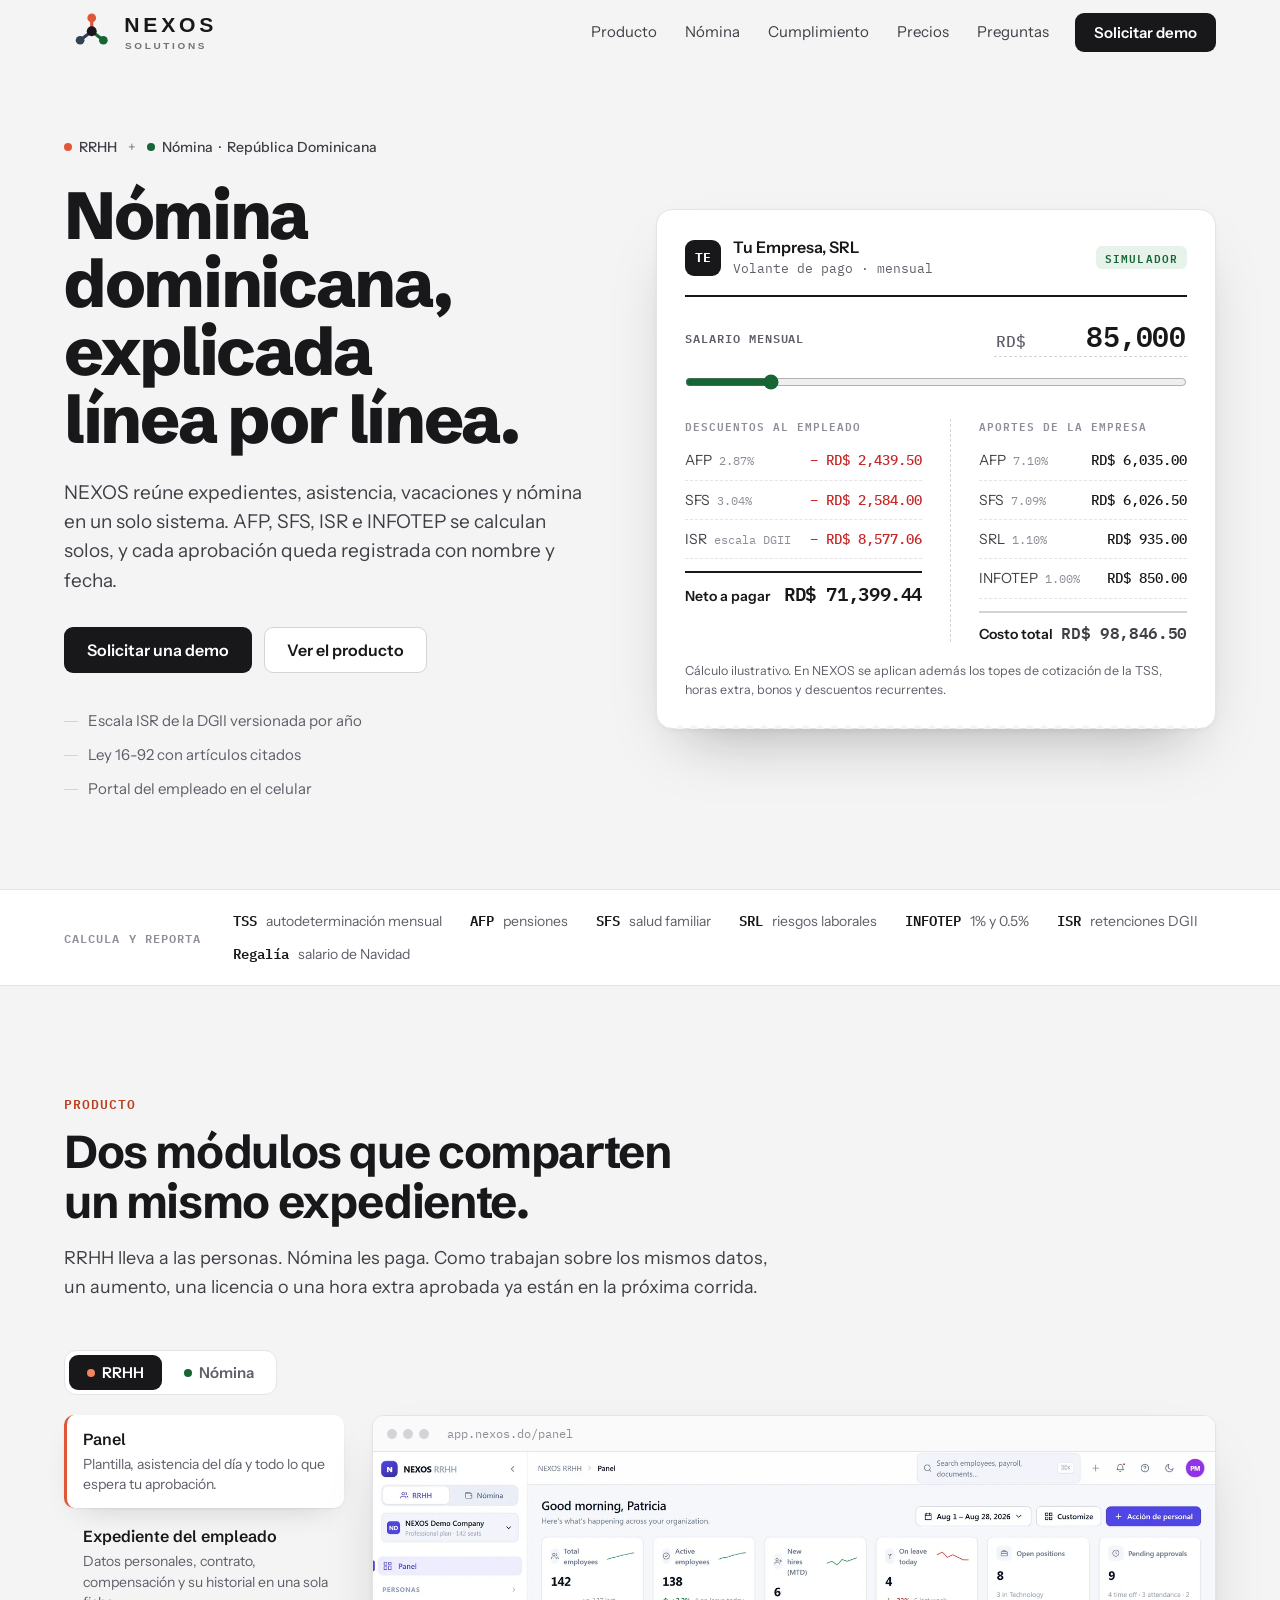
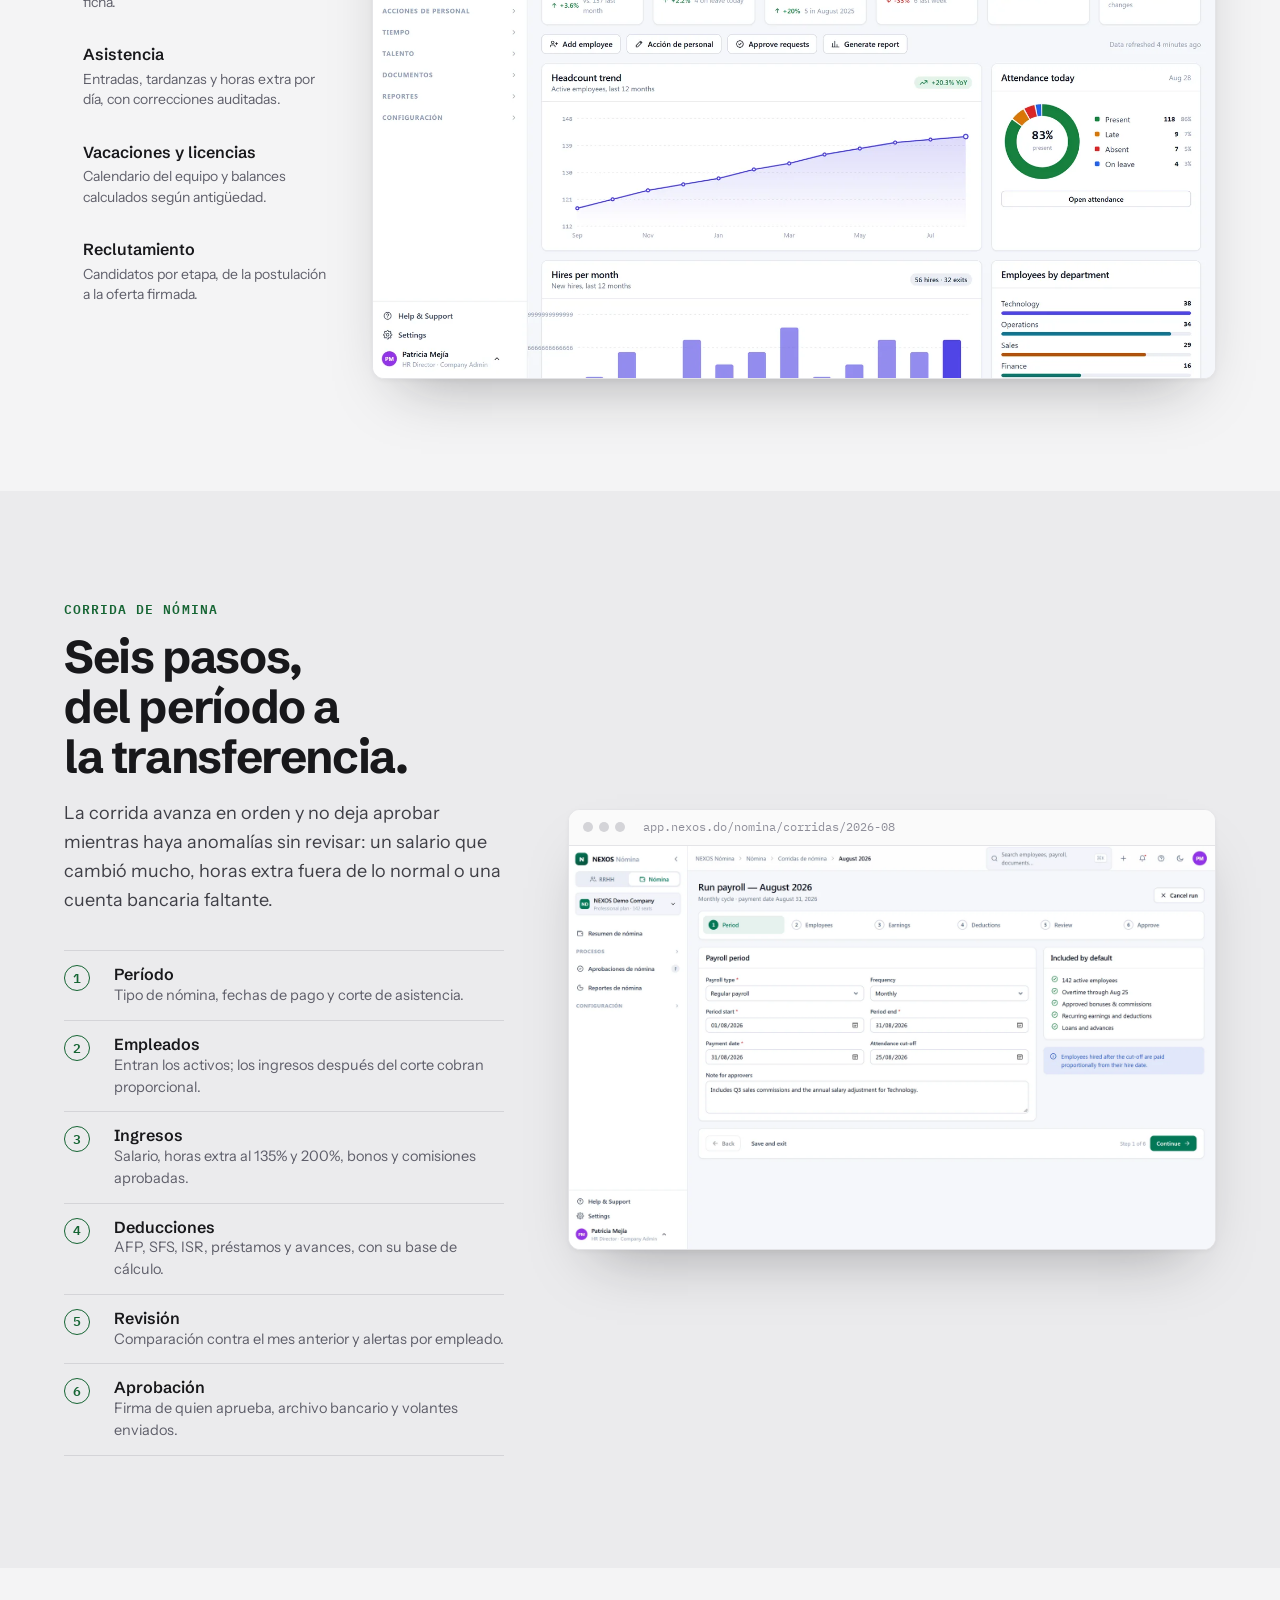
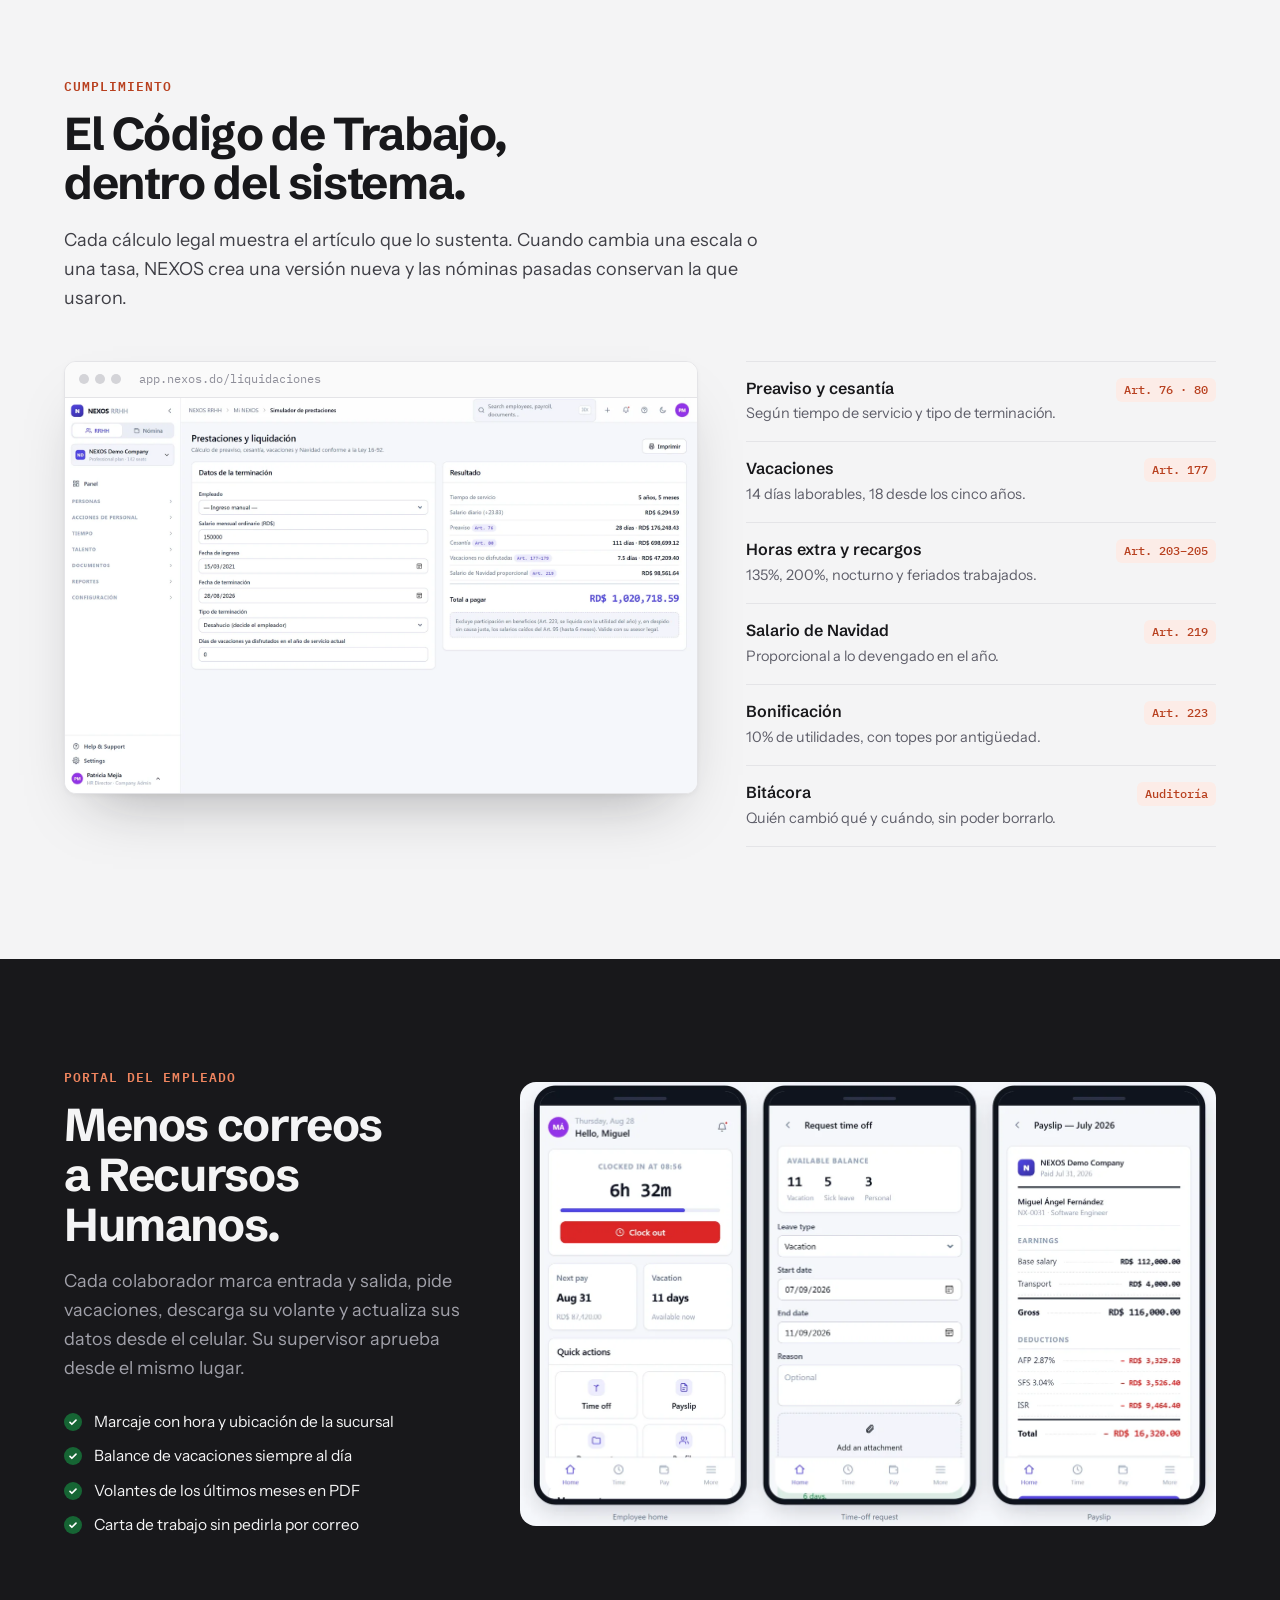
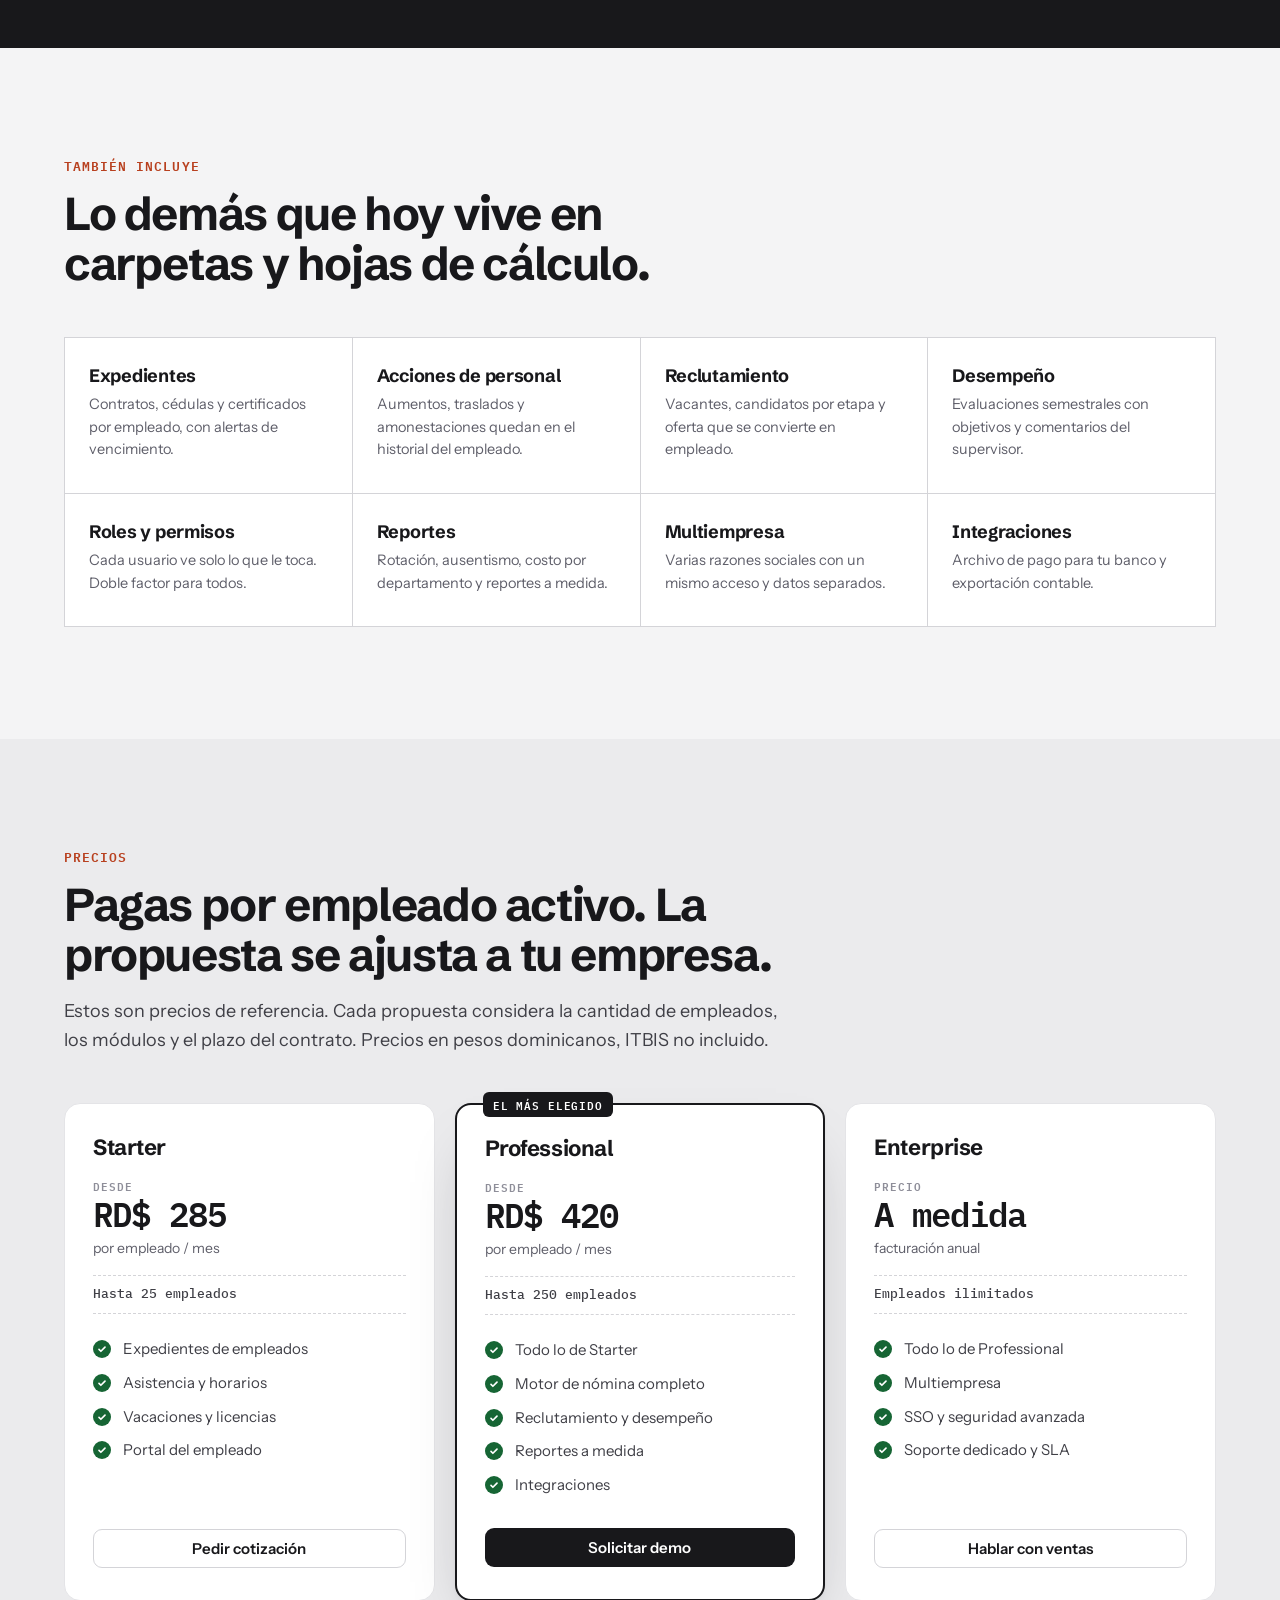
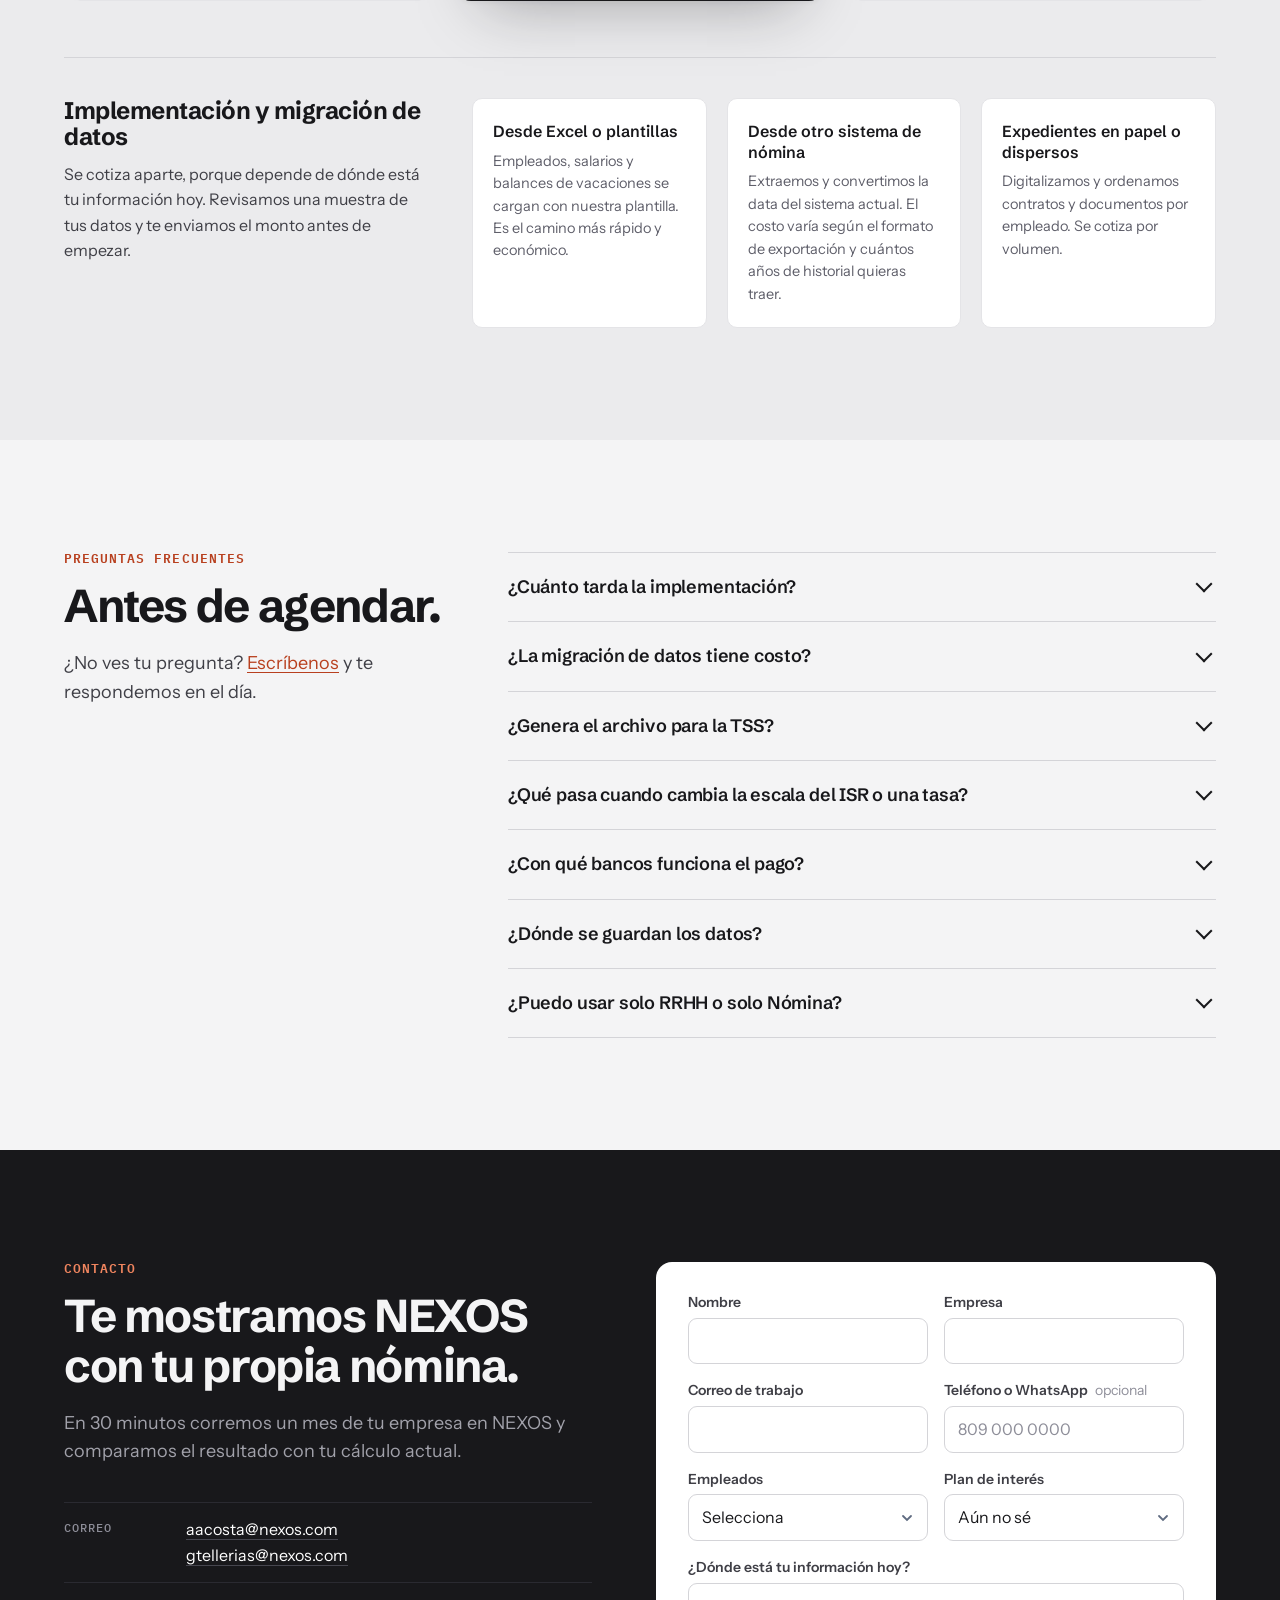
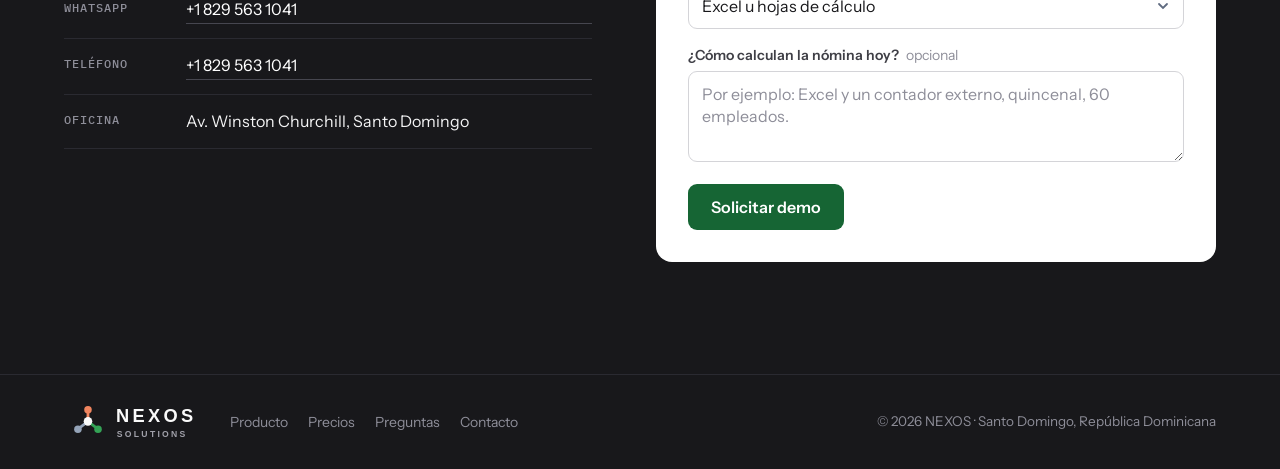
==== commit 49919d4c: "Formulario de demo con FormSubmit y datos de contacto reales Solicitudes a aacosta@nexos.com con cop" ====
--- a/index.html
+++ b/index.html
@@ -367,7 +367,7 @@
       <h2>Te mostramos NEXOS con tu propia nómina.</h2>
       <p class="sec-lede">En 30 minutos corremos un mes de tu empresa en NEXOS y comparamos el resultado con tu cálculo actual.</p>
       <ul class="channels">
-        <li><span class="ch-label">Correo</span><a data-contact="email" href="#"></a></li>
+        <li><span class="ch-label">Correo</span><span data-contact="emails"></span></li>
         <li><span class="ch-label">WhatsApp</span><a data-contact="whatsapp" href="#" target="_blank" rel="noopener"></a></li>
         <li><span class="ch-label">Teléfono</span><a data-contact="phone" href="#"></a></li>
         <li><span class="ch-label">Oficina</span><span data-contact="address"></span></li>
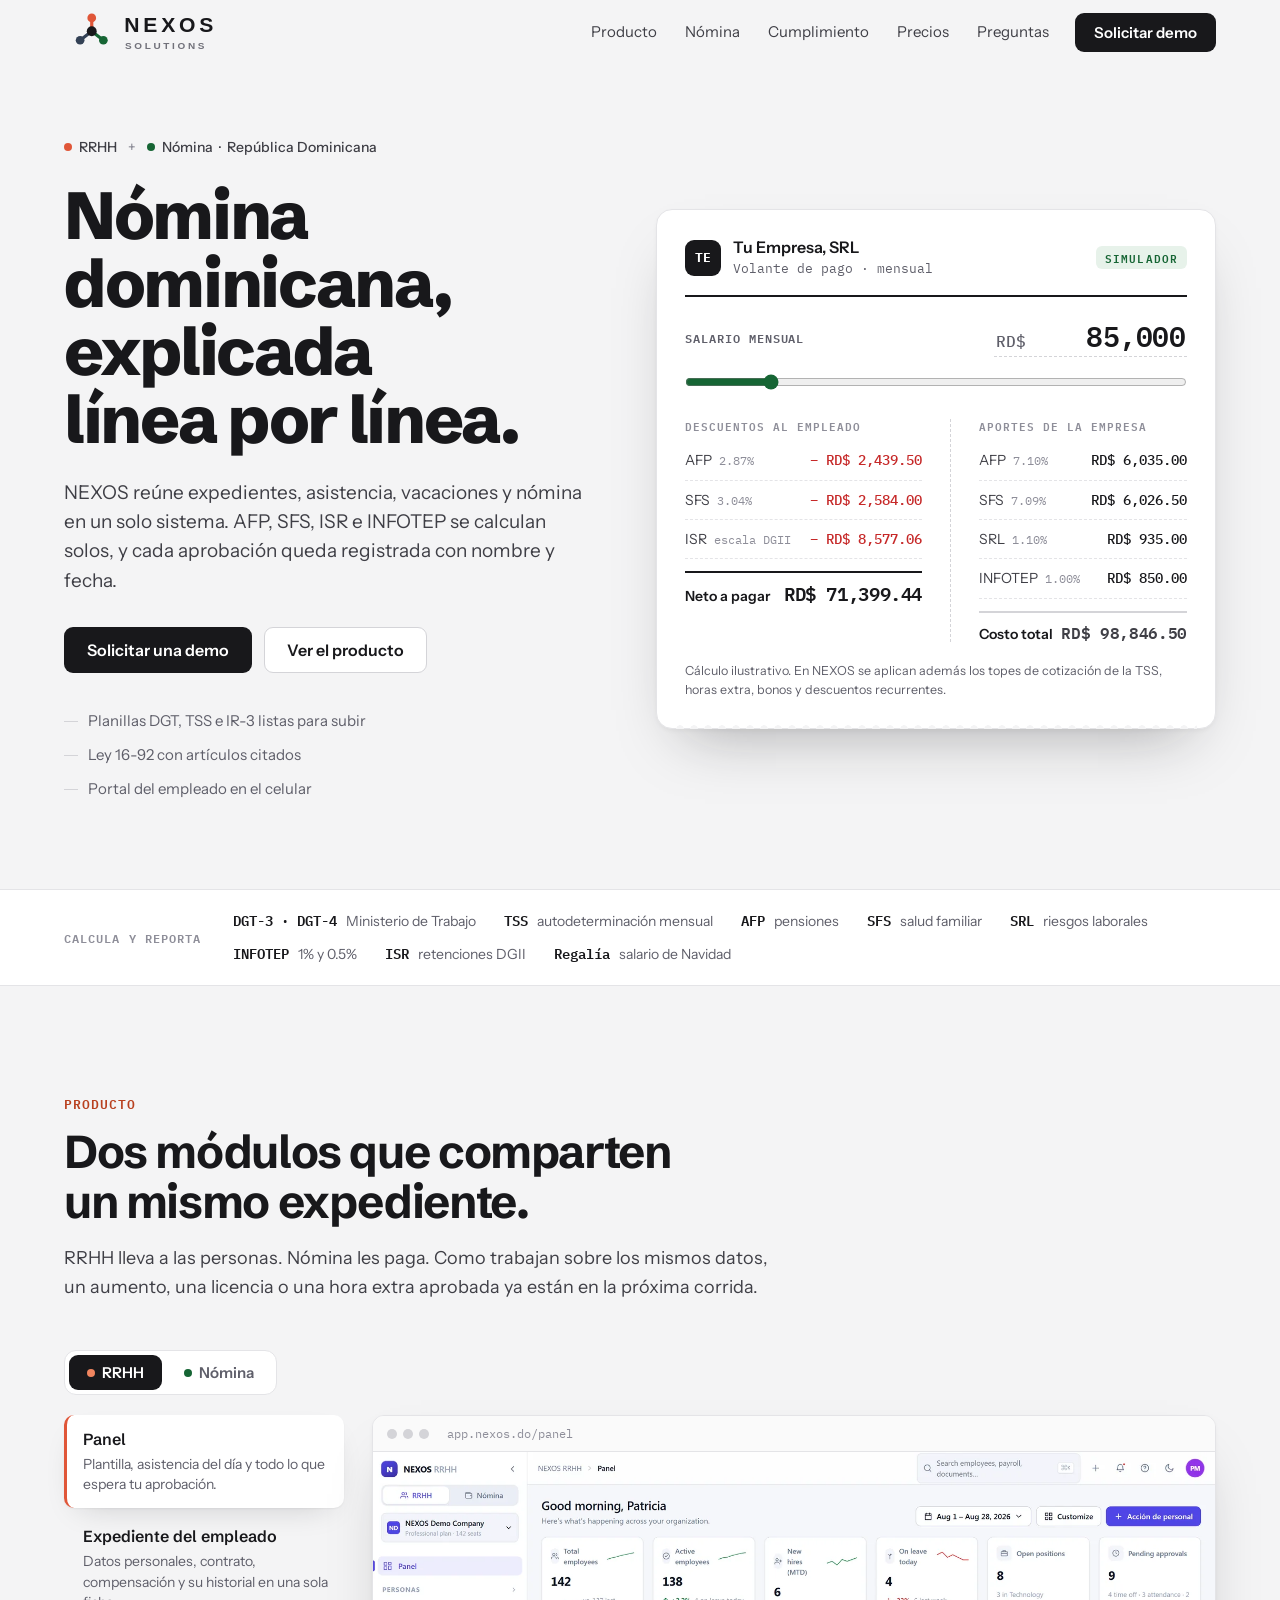
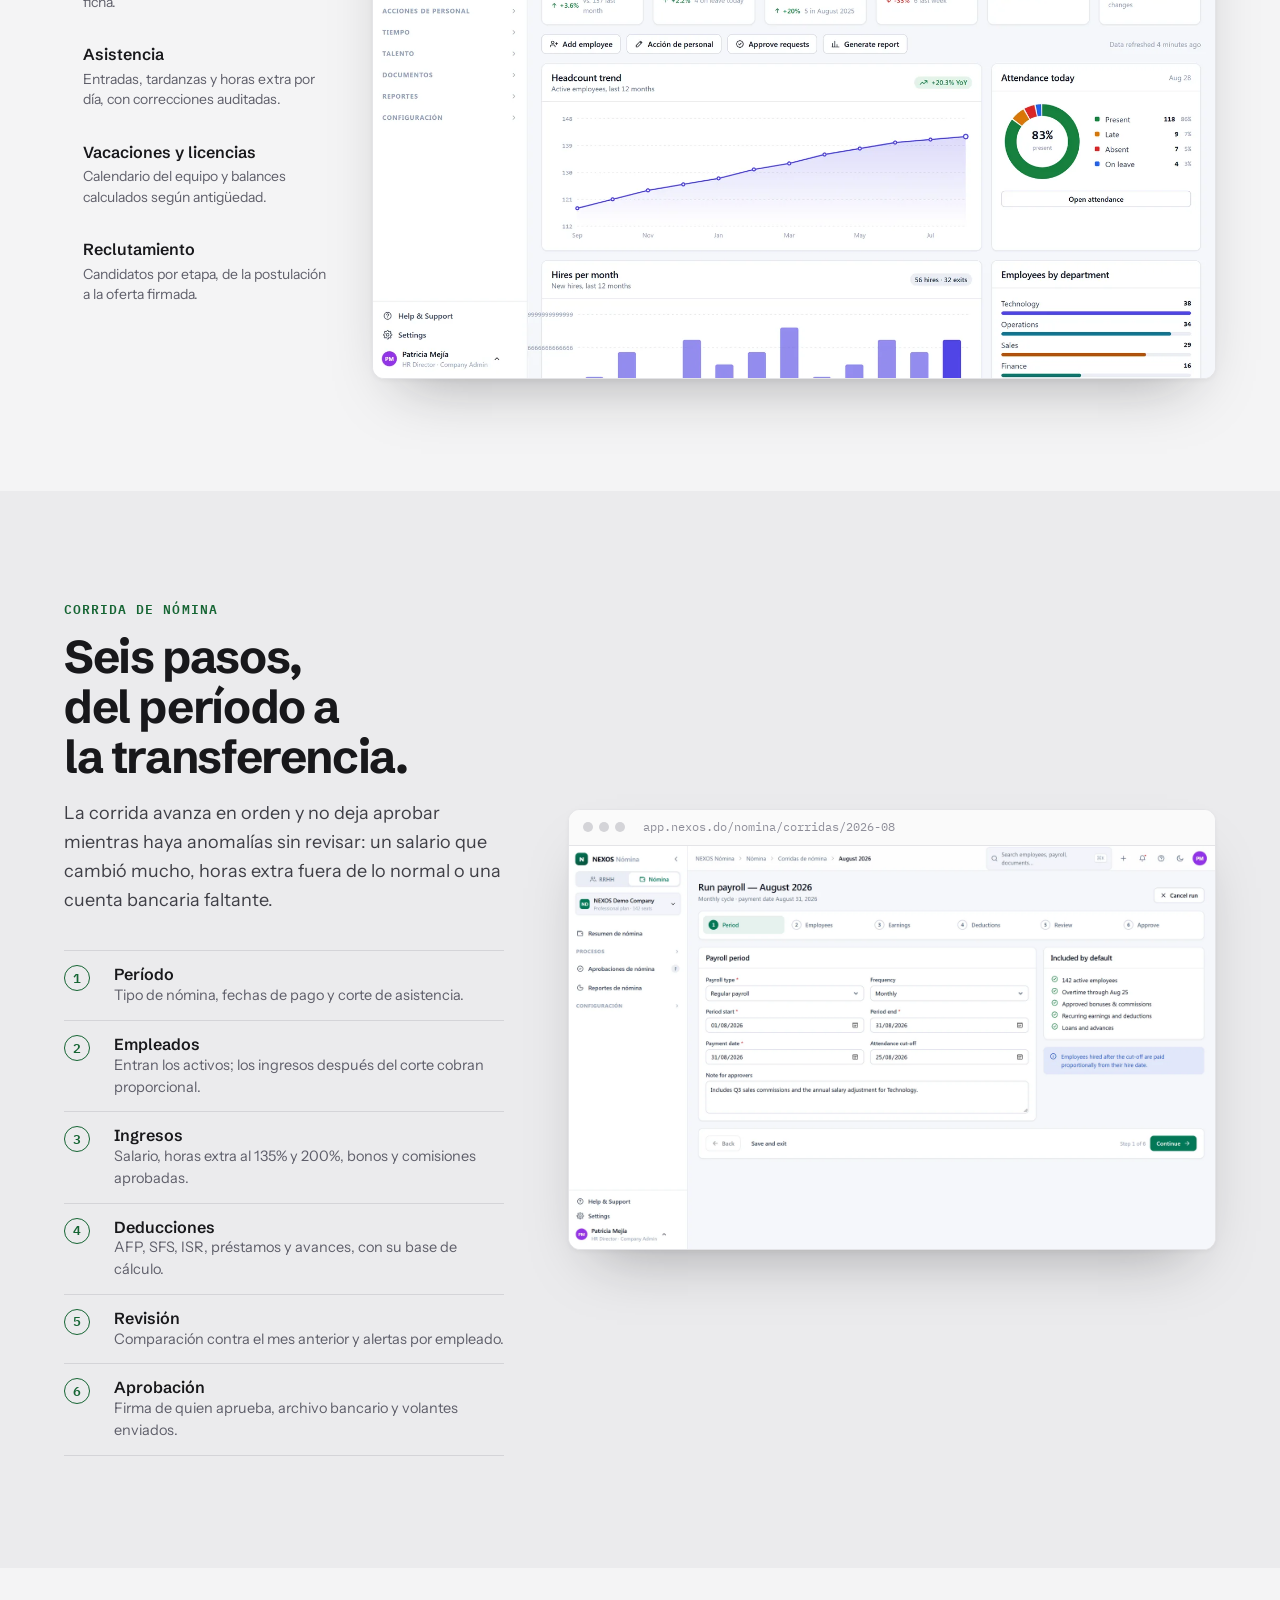
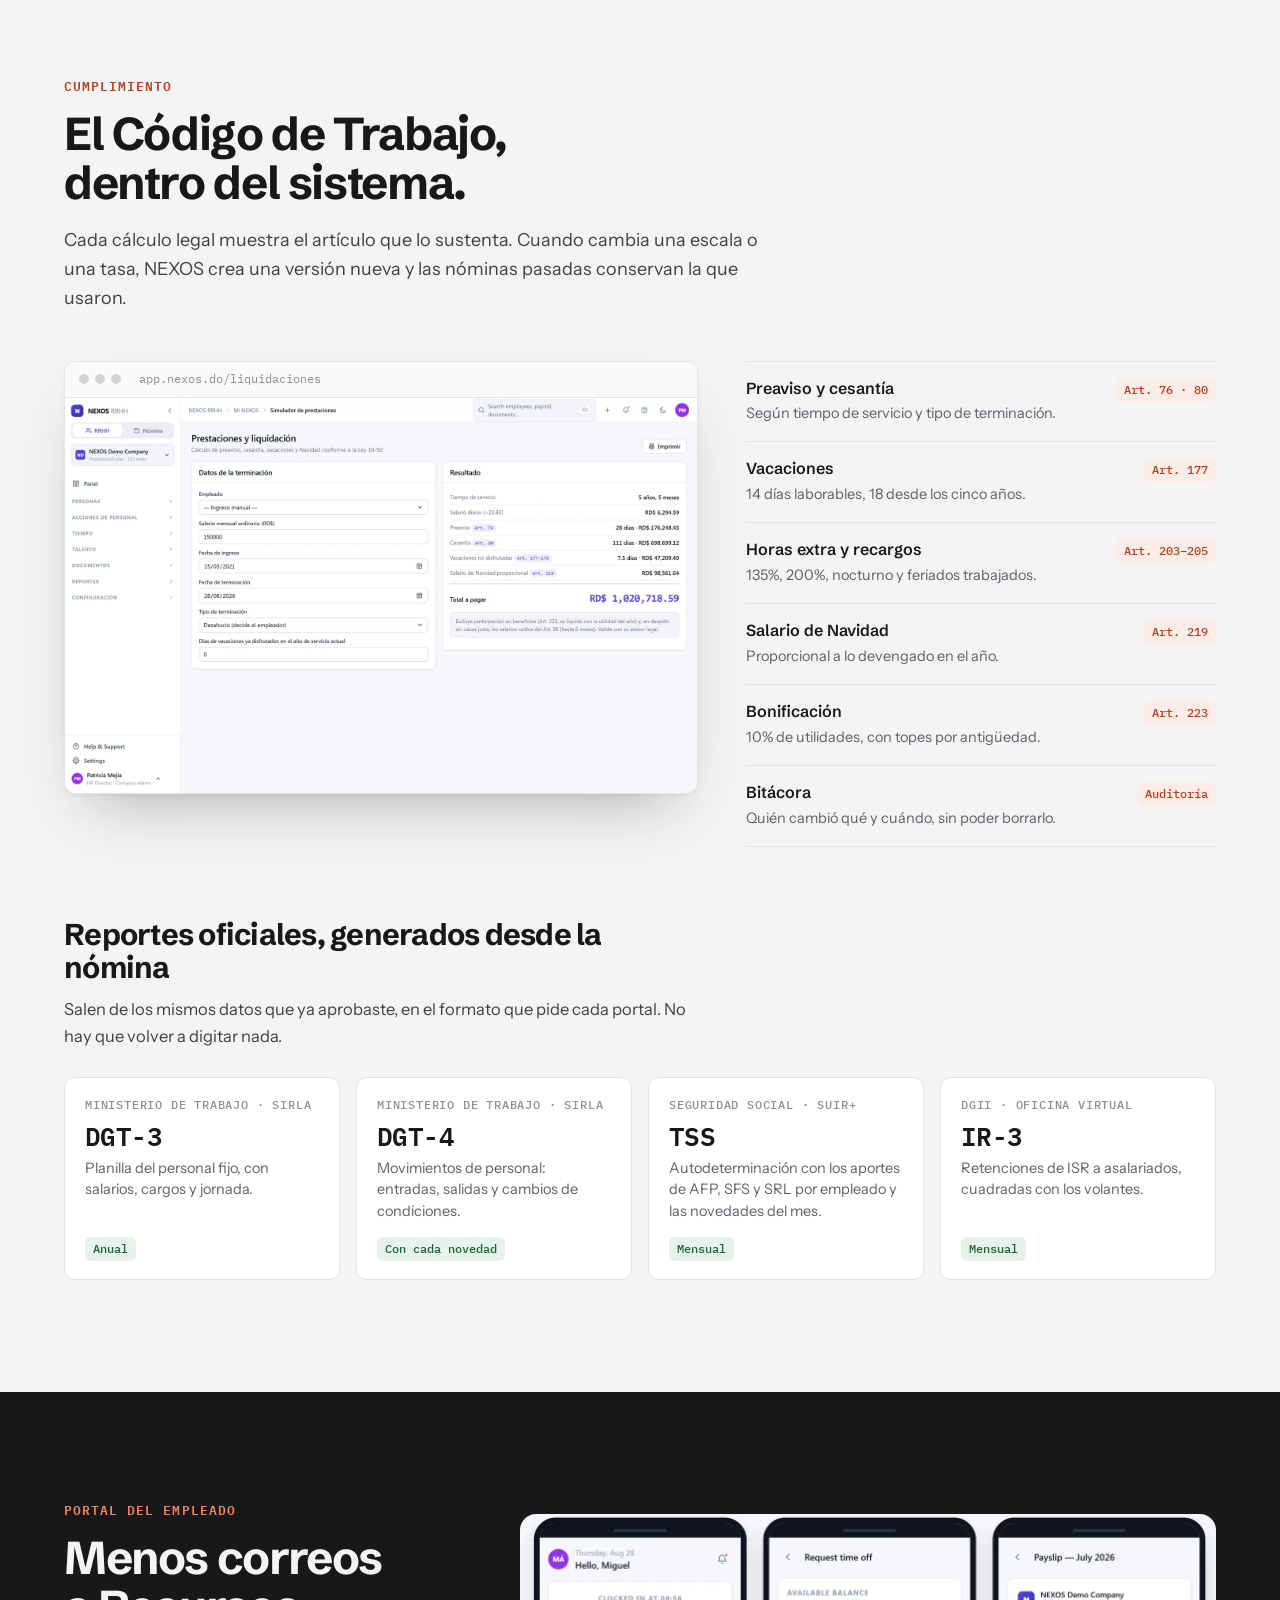
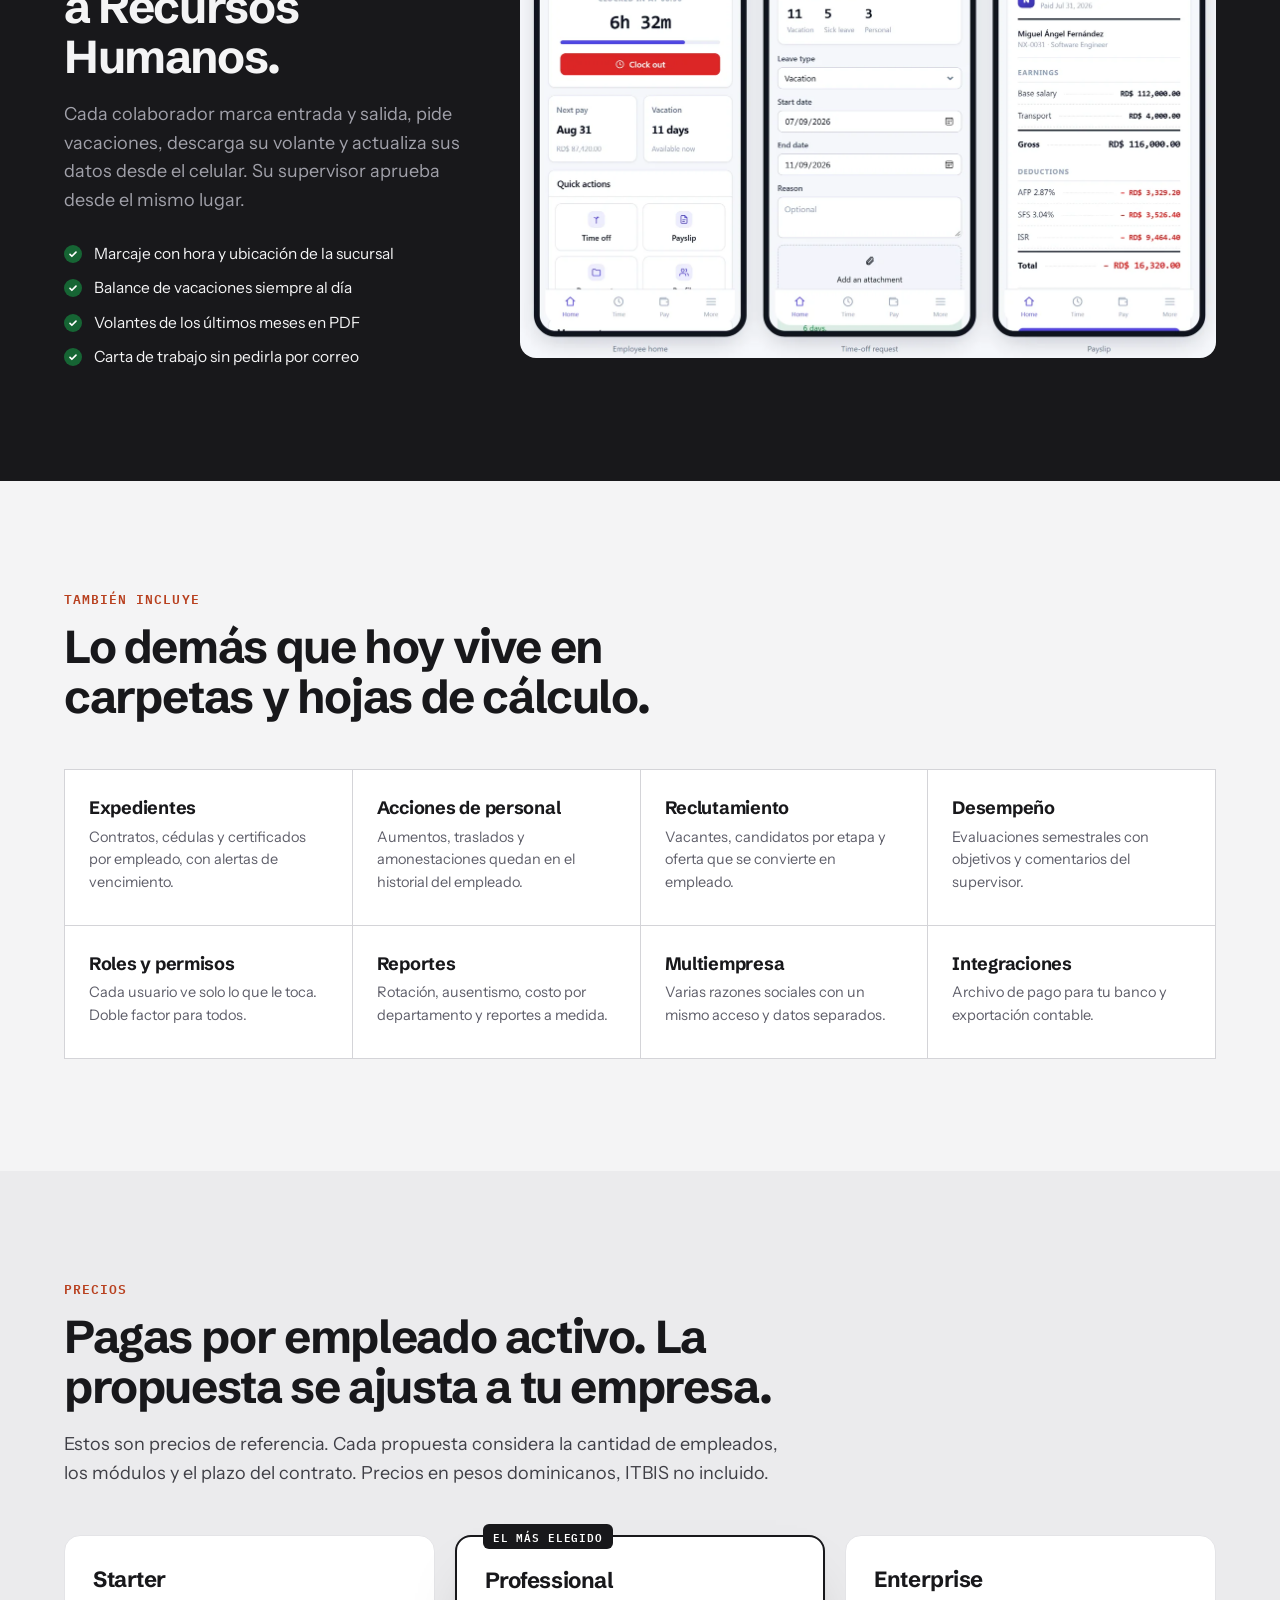
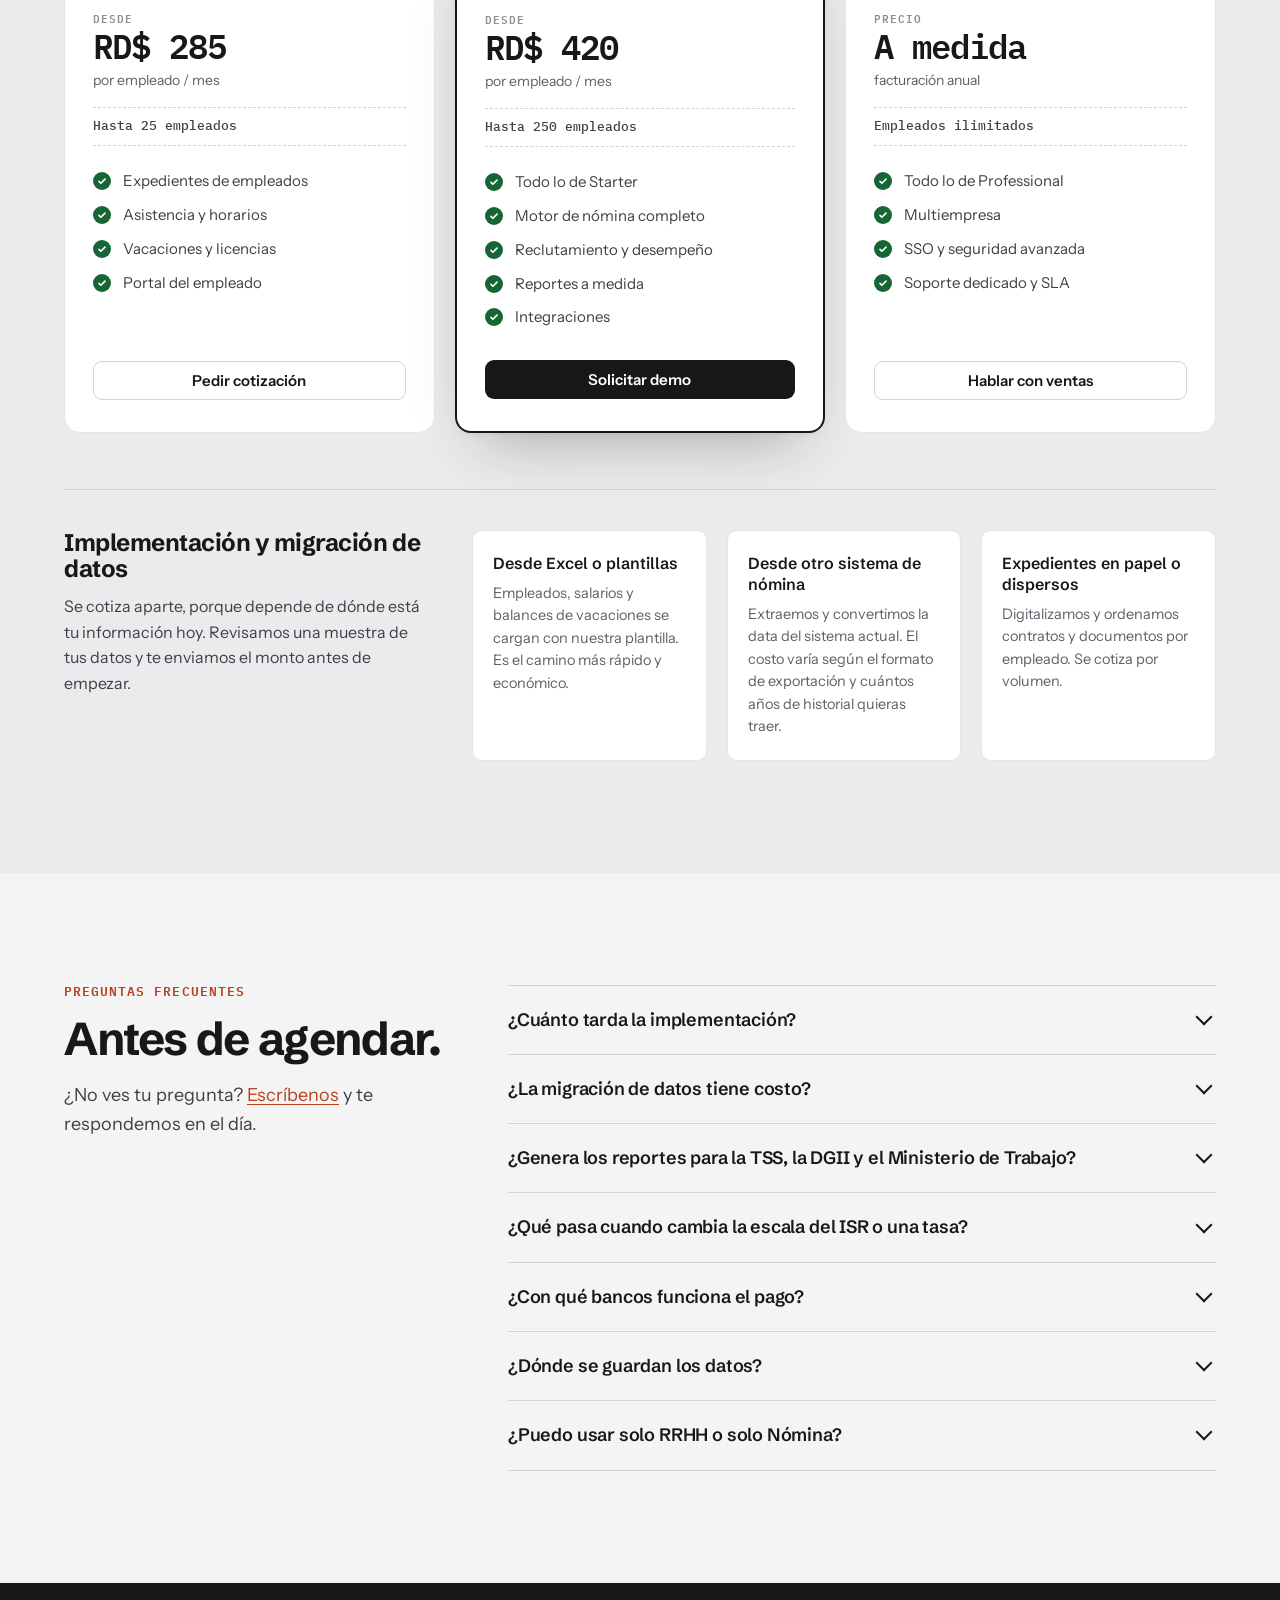
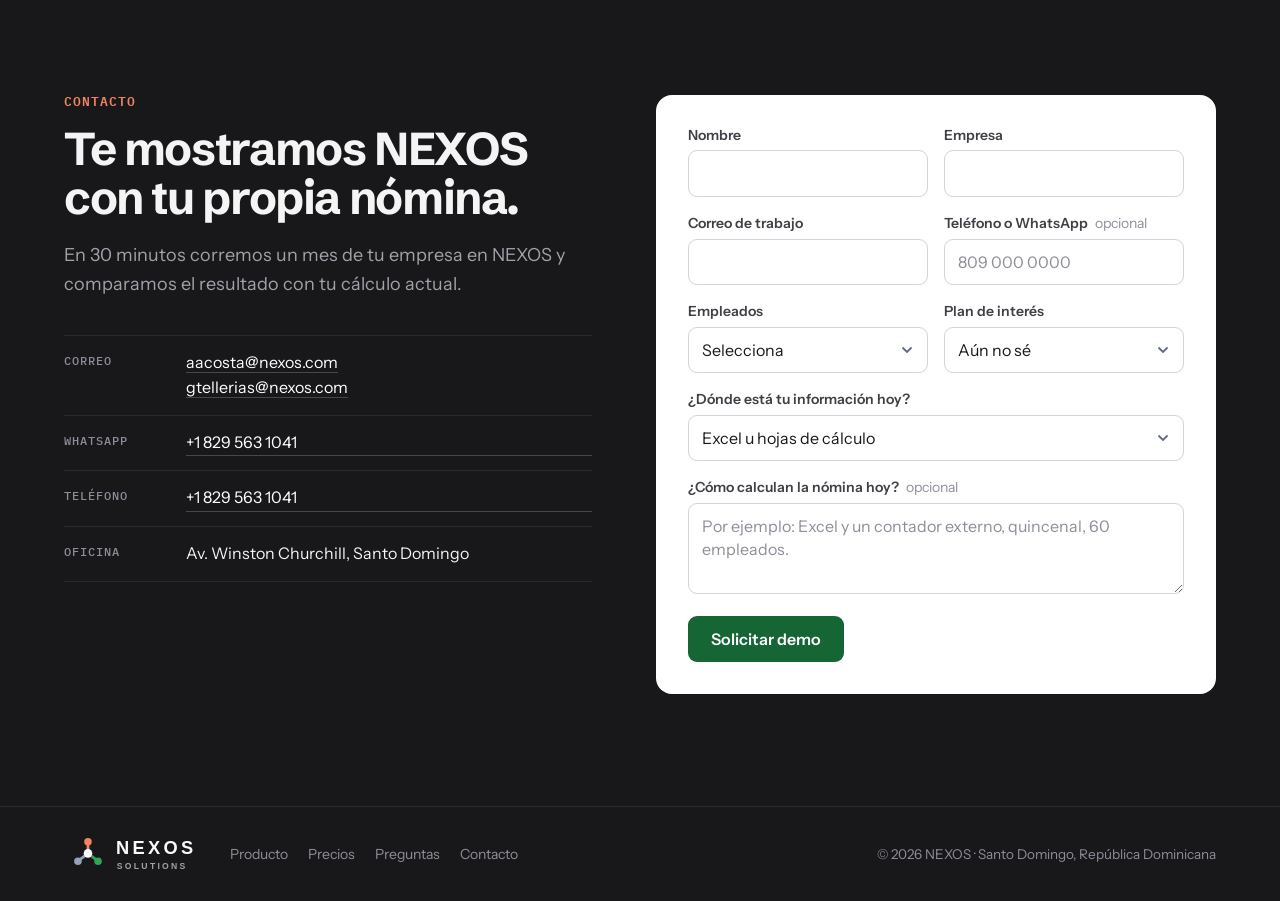
==== commit 9e0111ff: "Reportes oficiales: DGT-3, DGT-4, TSS e IR-3 Co-Authored-By: Claude Opus 5.5 <noreply@anthropic.com>" ====
--- a/index.html
+++ b/index.html
@@ -55,7 +55,7 @@
         <a href="#producto" class="btn btn-line btn-lg">Ver el producto</a>
       </div>
       <ul class="hero-proof">
-        <li>Escala ISR de la DGII versionada por año</li>
+        <li>Planillas DGT, TSS e IR-3 listas para subir</li>
         <li>Ley 16-92 con artículos citados</li>
         <li>Portal del empleado en el celular</li>
       </ul>
@@ -120,6 +120,7 @@
   <div class="wrap strip-in">
     <p class="strip-label">Calcula y reporta</p>
     <ul class="strip-list">
+      <li><b>DGT-3 · DGT-4</b> Ministerio de Trabajo</li>
       <li><b>TSS</b> autodeterminación mensual</li>
       <li><b>AFP</b> pensiones</li>
       <li><b>SFS</b> salud familiar</li>
@@ -202,6 +203,39 @@
         <div><dt>Bonificación</dt><dd>10% de utilidades, con topes por antigüedad.</dd><span class="art">Art. 223</span></div>
         <div><dt>Bitácora</dt><dd>Quién cambió qué y cuándo, sin poder borrarlo.</dd><span class="art">Auditoría</span></div>
       </dl>
+    </div>
+
+    <div class="filings">
+      <div class="filings-head">
+        <h3>Reportes oficiales, generados desde la nómina</h3>
+        <p>Salen de los mismos datos que ya aprobaste, en el formato que pide cada portal. No hay que volver a digitar nada.</p>
+      </div>
+      <ul class="filing-list">
+        <li>
+          <p class="f-ent">Ministerio de Trabajo · SIRLA</p>
+          <p class="f-code">DGT-3</p>
+          <p class="f-desc">Planilla del personal fijo, con salarios, cargos y jornada.</p>
+          <p class="f-when">Anual</p>
+        </li>
+        <li>
+          <p class="f-ent">Ministerio de Trabajo · SIRLA</p>
+          <p class="f-code">DGT-4</p>
+          <p class="f-desc">Movimientos de personal: entradas, salidas y cambios de condiciones.</p>
+          <p class="f-when">Con cada novedad</p>
+        </li>
+        <li>
+          <p class="f-ent">Seguridad Social · SUIR+</p>
+          <p class="f-code">TSS</p>
+          <p class="f-desc">Autodeterminación con los aportes de AFP, SFS y SRL por empleado y las novedades del mes.</p>
+          <p class="f-when">Mensual</p>
+        </li>
+        <li>
+          <p class="f-ent">DGII · Oficina Virtual</p>
+          <p class="f-code">IR-3</p>
+          <p class="f-desc">Retenciones de ISR a asalariados, cuadradas con los volantes.</p>
+          <p class="f-when">Mensual</p>
+        </li>
+      </ul>
     </div>
   </div>
 </section>
@@ -336,8 +370,8 @@
         <p>Sí, se cotiza aparte de la suscripción. El monto depende de dónde está tu información (Excel, otro sistema o papel), de la cantidad de empleados y de cuánto historial quieras conservar. Te lo damos por escrito antes de empezar, después de revisar una muestra.</p>
       </details>
       <details>
-        <summary>¿Genera el archivo para la TSS?</summary>
-        <p>Sí. Al aprobar la nómina se genera el archivo de autodeterminación con los aportes de AFP, SFS y SRL de cada empleado, listo para subir.</p>
+        <summary>¿Genera los reportes para la TSS, la DGII y el Ministerio de Trabajo?</summary>
+        <p>Sí. Al aprobar la nómina se generan la autodeterminación de la TSS y el IR-3 de la DGII. Las planillas DGT-3 y DGT-4 del Ministerio de Trabajo salen de los expedientes y de las acciones de personal registradas en NEXOS. Todo queda listo para subir a cada portal.</p>
       </details>
       <details>
         <summary>¿Qué pasa cuando cambia la escala del ISR o una tasa?</summary>
--- a/assets/css/styles.css
+++ b/assets/css/styles.css
@@ -211,6 +211,18 @@
 .law-list dt{font:600 16px/1.3 var(--display)}
 .law-list dd{grid-column:1;font-size:14.5px;color:var(--muted);margin-top:4px}
 .law-list .art{grid-column:2;grid-row:1 / span 2;align-self:start;font:500 12px/1 var(--mono);color:var(--rrhh-ink);background:var(--rrhh-soft);padding:6px 8px;border-radius:6px;white-space:nowrap}
+
+/* official filings */
+.filings{margin-top:72px}
+.filings-head{max-width:640px;margin-bottom:28px}
+.filings h3{font-size:clamp(24px,2.6vw,30px);letter-spacing:-.025em}
+.filings-head p{margin-top:12px;color:var(--ink-2);font-size:16.5px}
+.filing-list{display:grid;grid-template-columns:repeat(4,minmax(0,1fr));gap:16px}
+.filing-list li{background:var(--surface);border:1px solid var(--line);border-radius:var(--r);padding:20px 20px 18px;display:flex;flex-direction:column;gap:8px}
+.f-ent{font:500 11.5px/1.3 var(--mono);text-transform:uppercase;letter-spacing:.07em;color:var(--faint)}
+.f-code{font:600 26px/1.1 var(--mono);letter-spacing:-.02em;color:var(--ink)}
+.f-desc{font-size:14.5px;line-height:1.5;color:var(--muted);flex:1}
+.f-when{align-self:flex-start;margin-top:6px;font:500 12px/1 var(--mono);color:var(--nom);background:var(--nom-soft);padding:6px 8px;border-radius:6px}
 
 /* ---------- portal (dark) ---------- */
 .sec-ink{background:var(--ink);color:#F4F4F5}
@@ -327,6 +339,7 @@
   .plans{grid-template-columns:1fr;max-width:520px}
   .mig{grid-template-columns:minmax(0,1fr);gap:24px}
   .mig-list{grid-template-columns:minmax(0,1fr)}
+  .filing-list{grid-template-columns:repeat(2,minmax(0,1fr))}
 }
 @media (max-width:860px){
   .burger{display:block}
@@ -351,6 +364,7 @@
   .slip-er{padding-left:0;border-left:0;padding-top:20px;border-top:1px dashed var(--line-2)}
   .slip-input{flex-direction:column;align-items:flex-start;gap:10px}
   .feats{grid-template-columns:1fr}
+  .filing-list{grid-template-columns:minmax(0,1fr)}
   .f-row{grid-template-columns:1fr}
   .form{padding:22px 18px}
   .channels li{grid-template-columns:1fr;gap:2px}
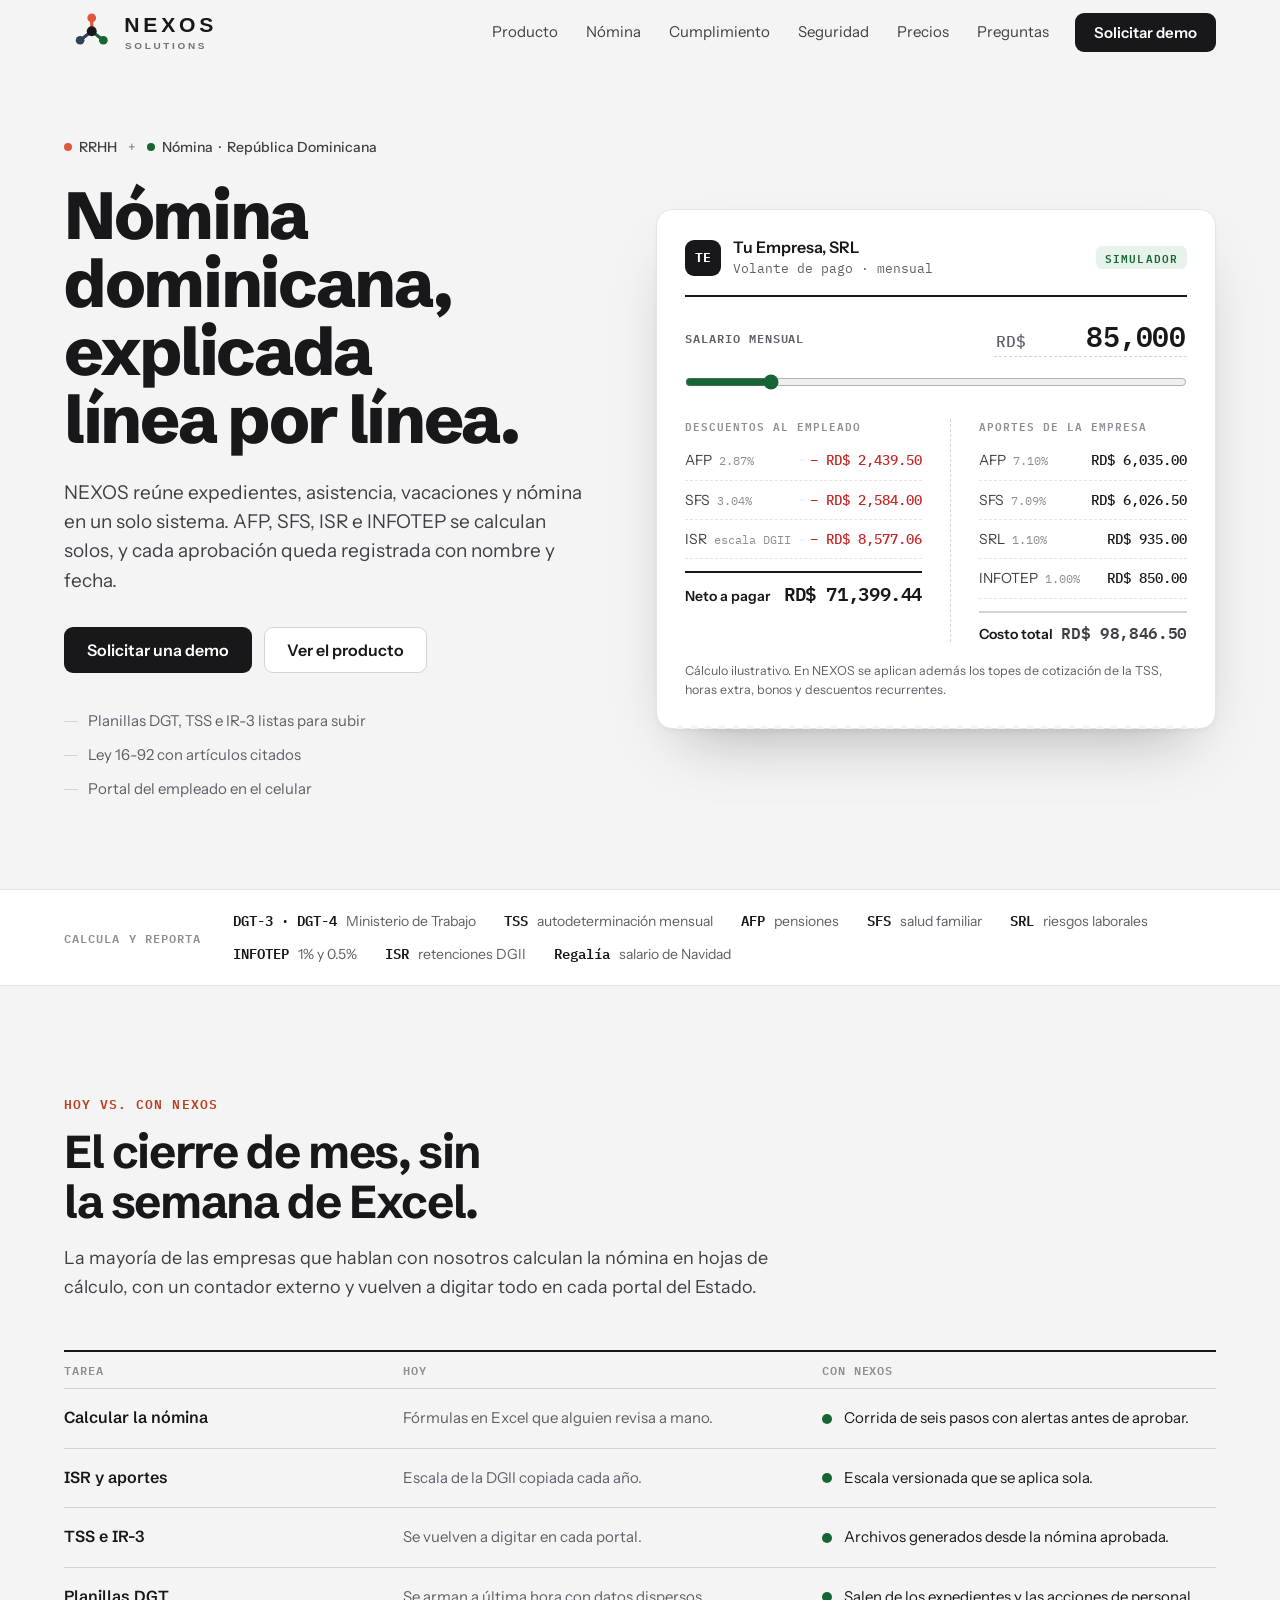
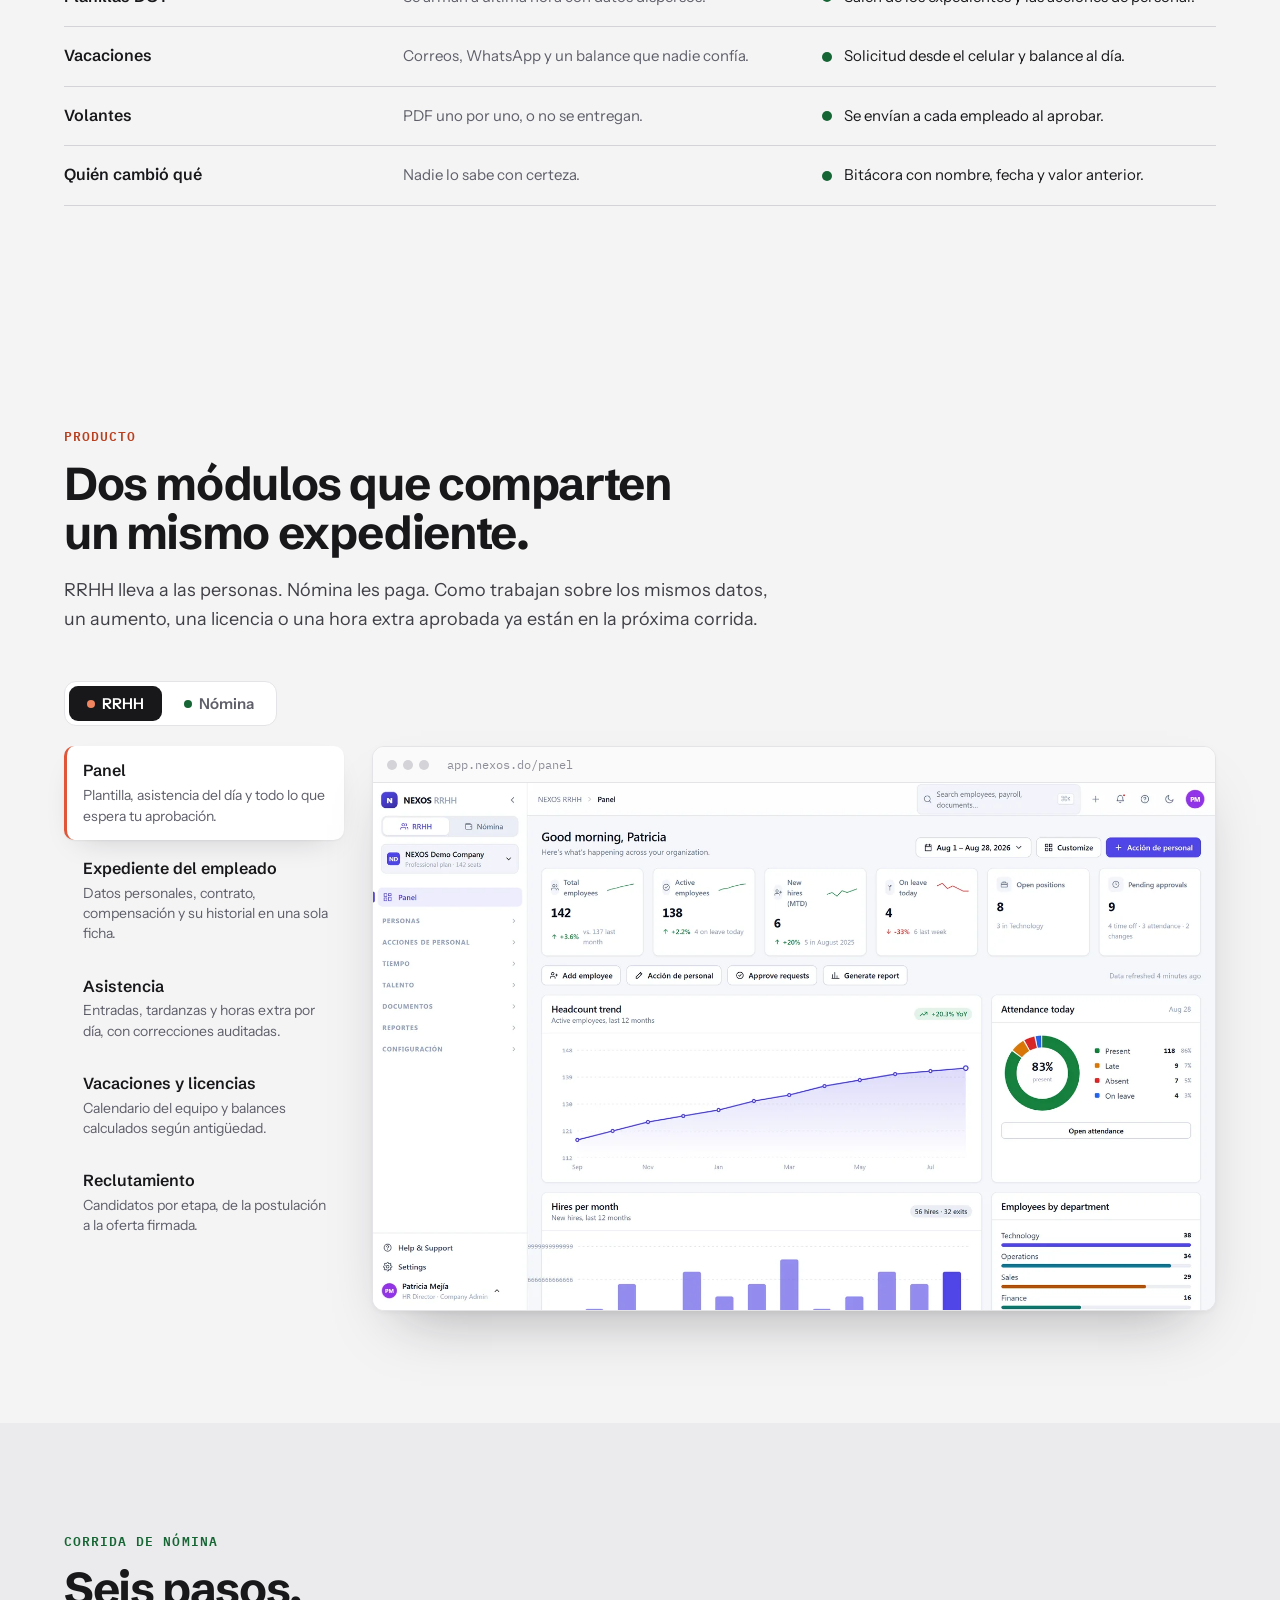
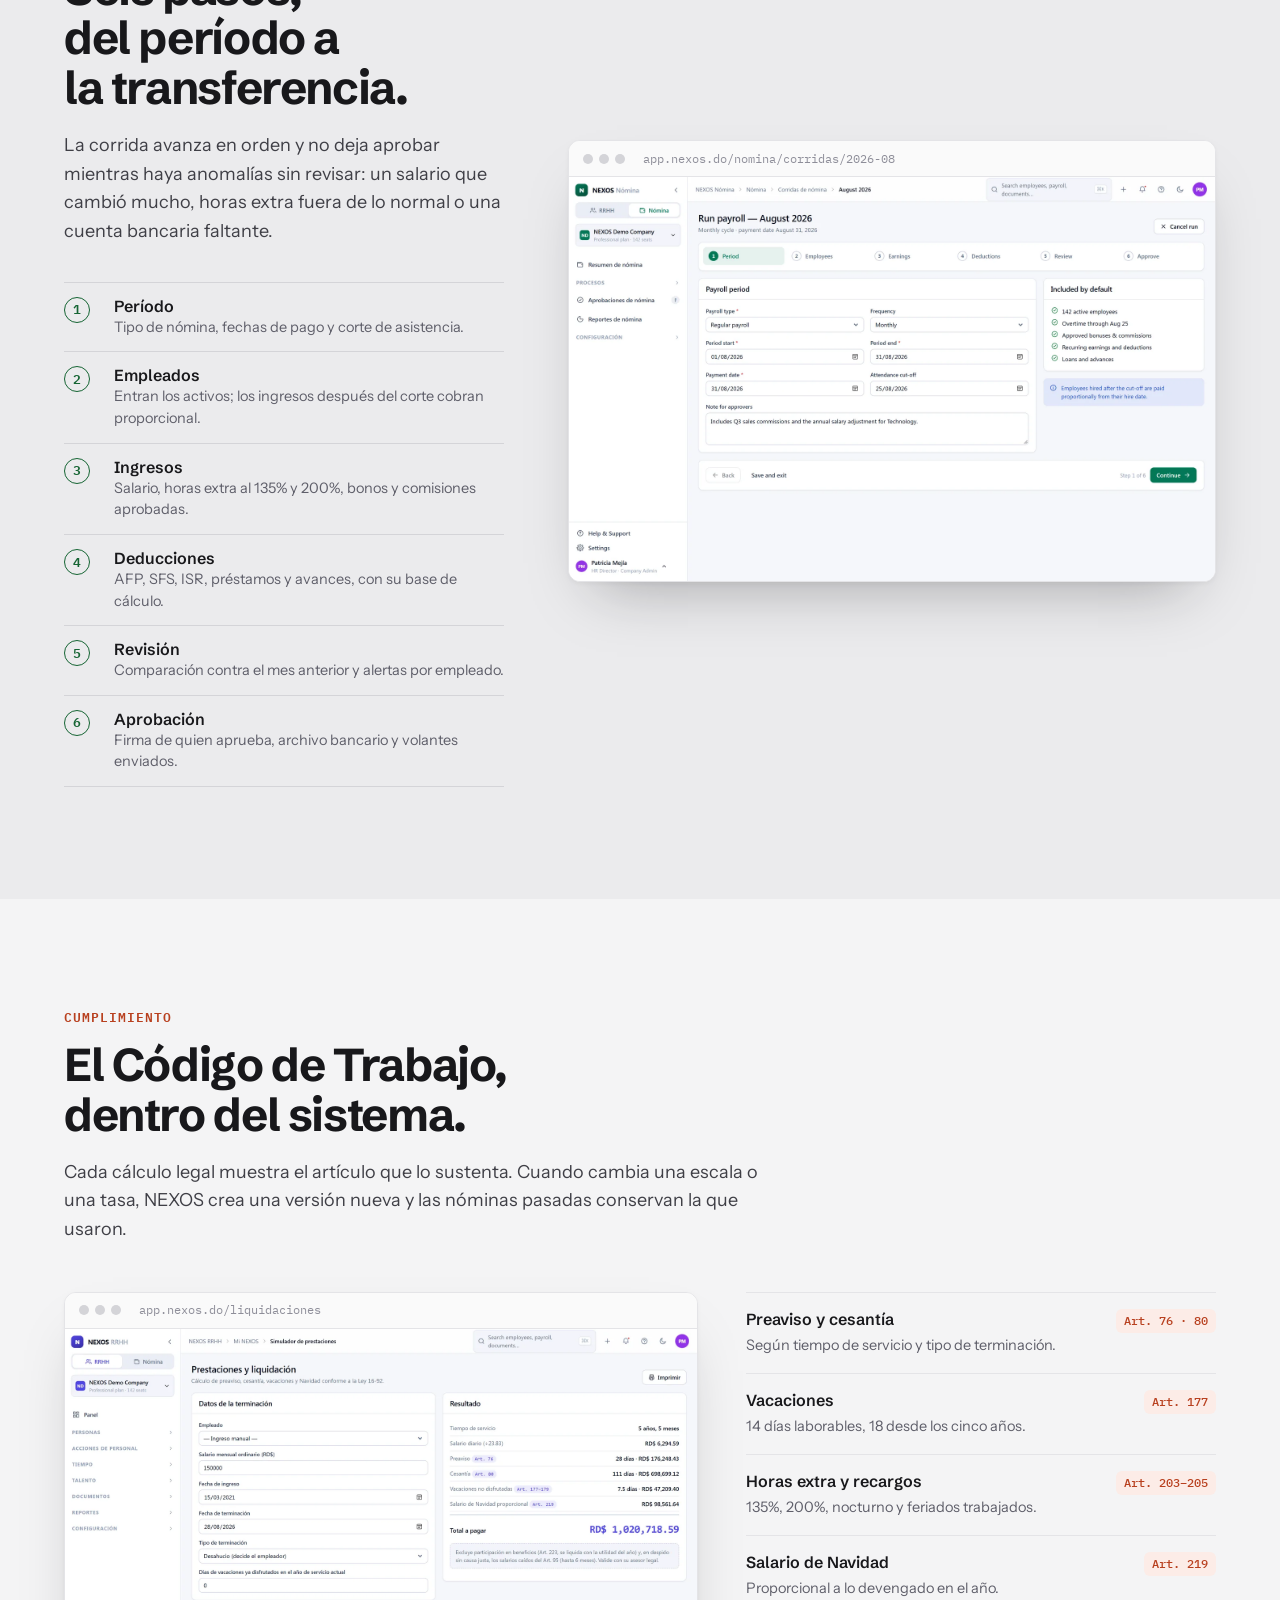
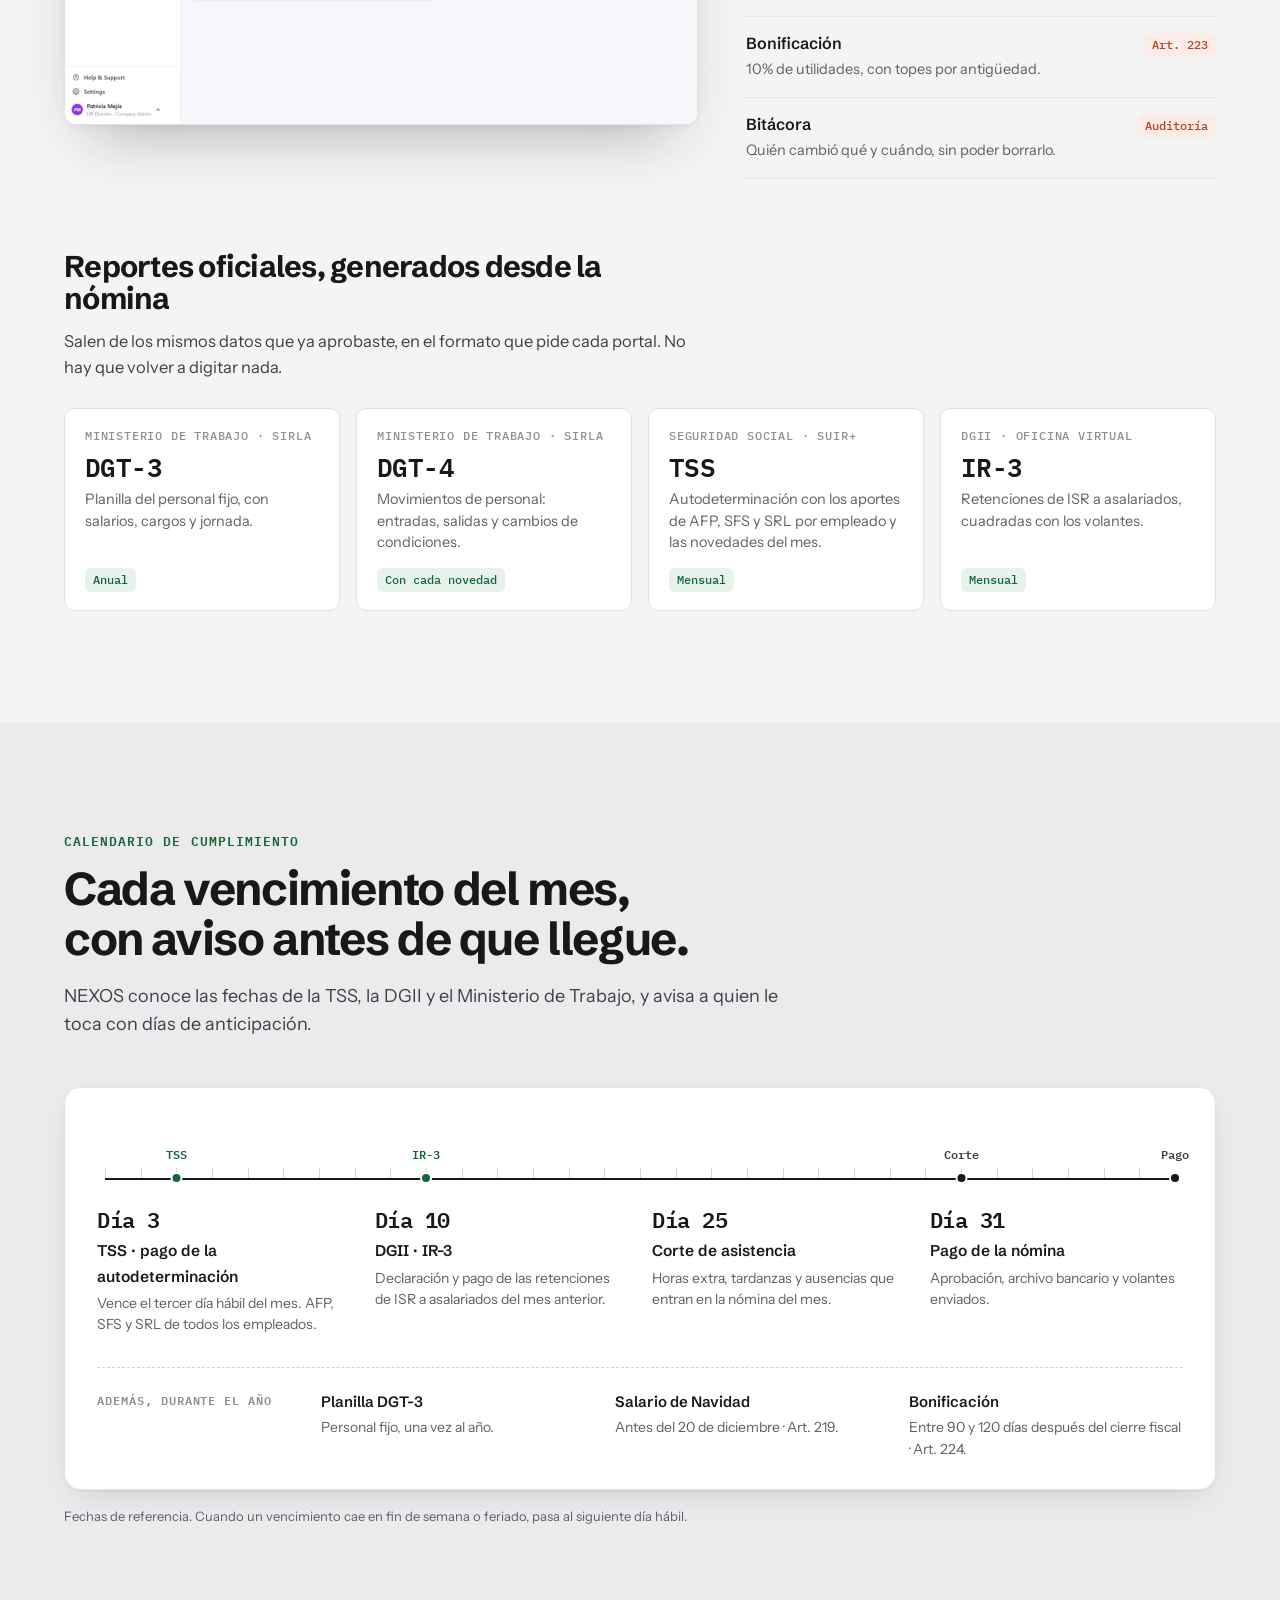
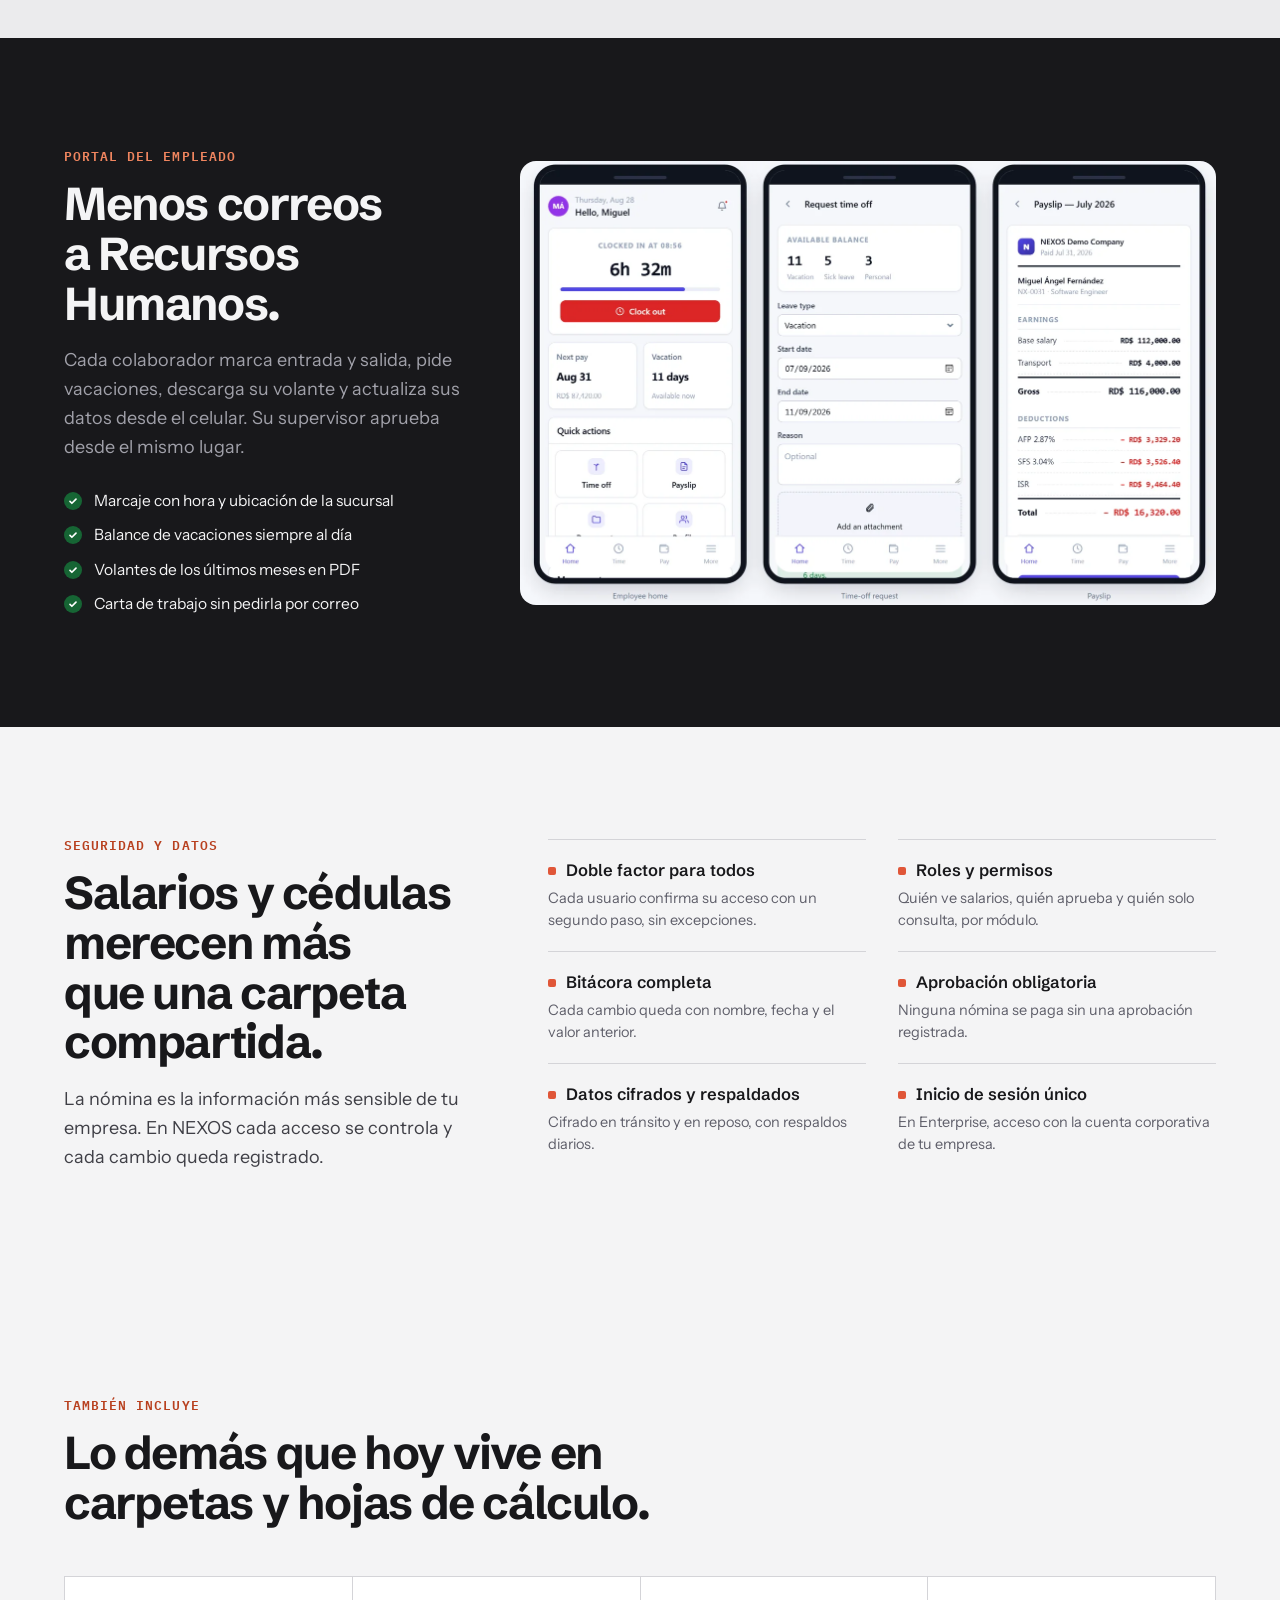
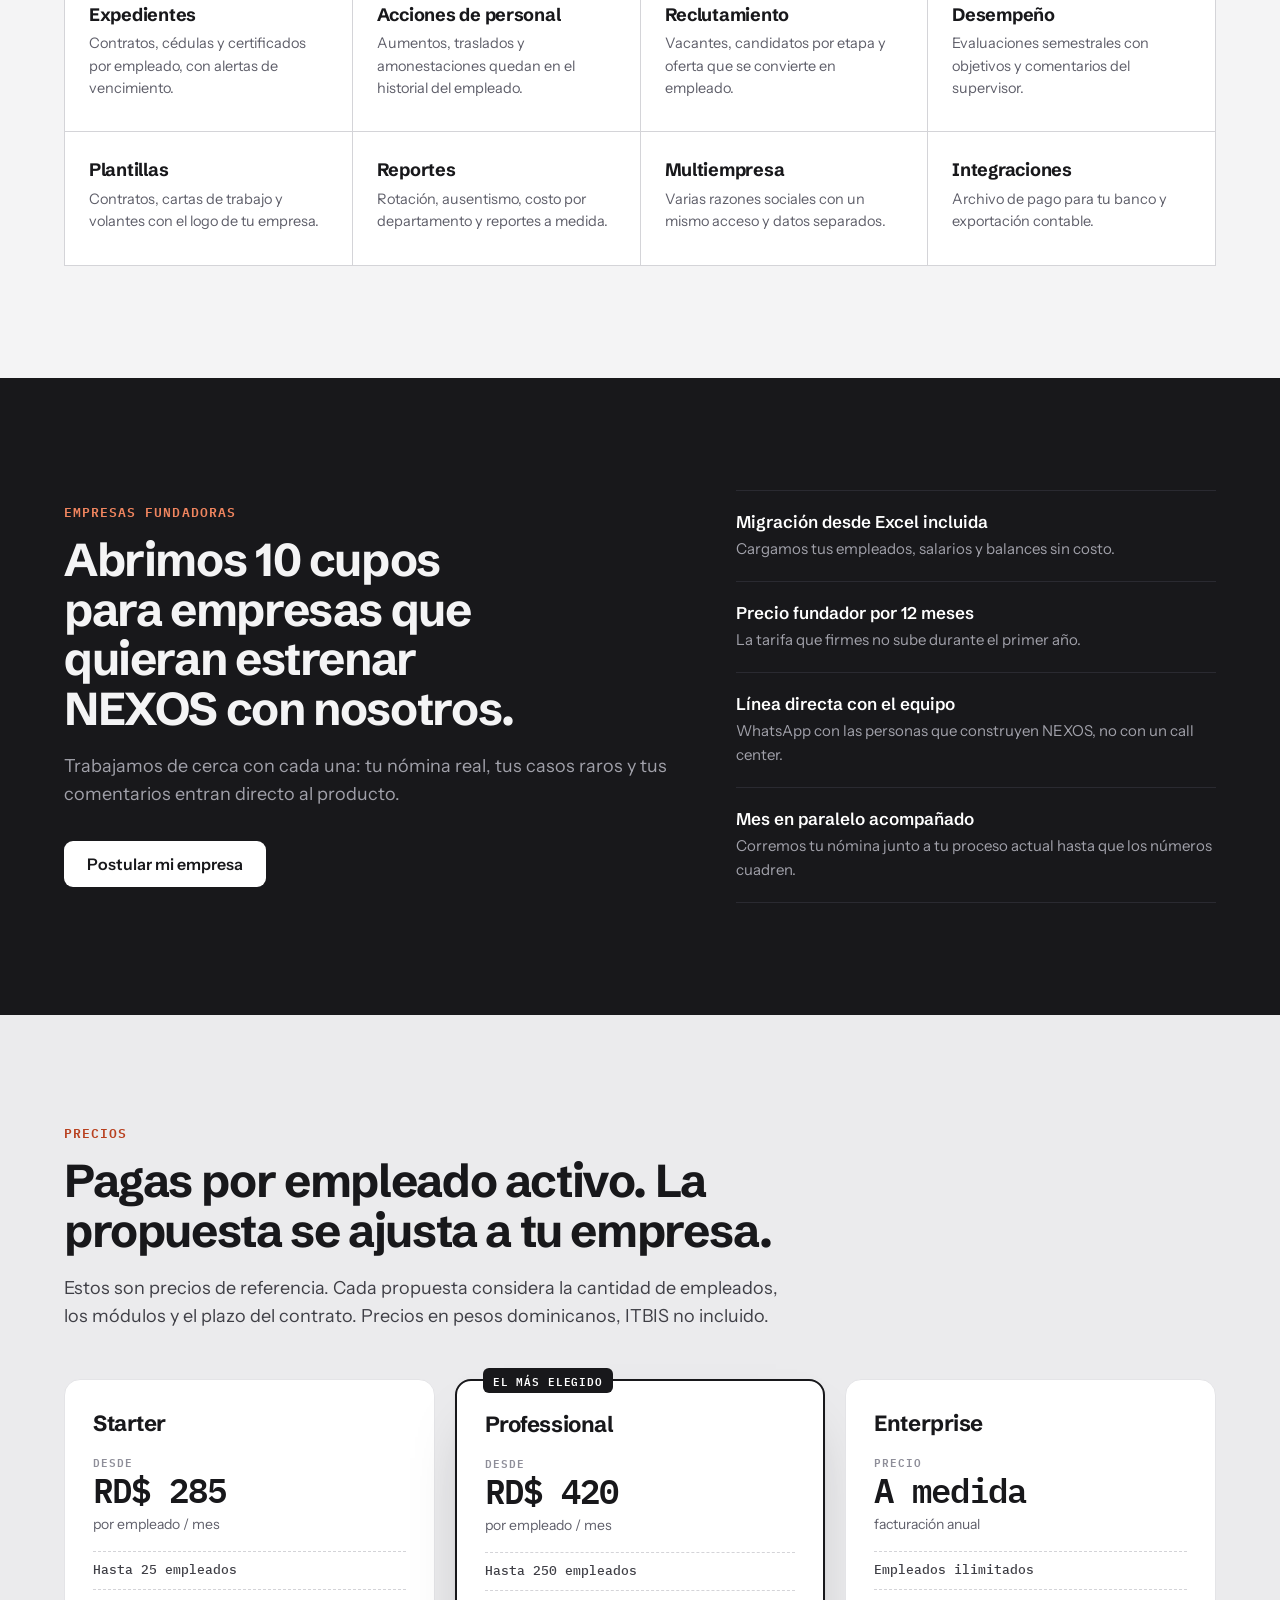
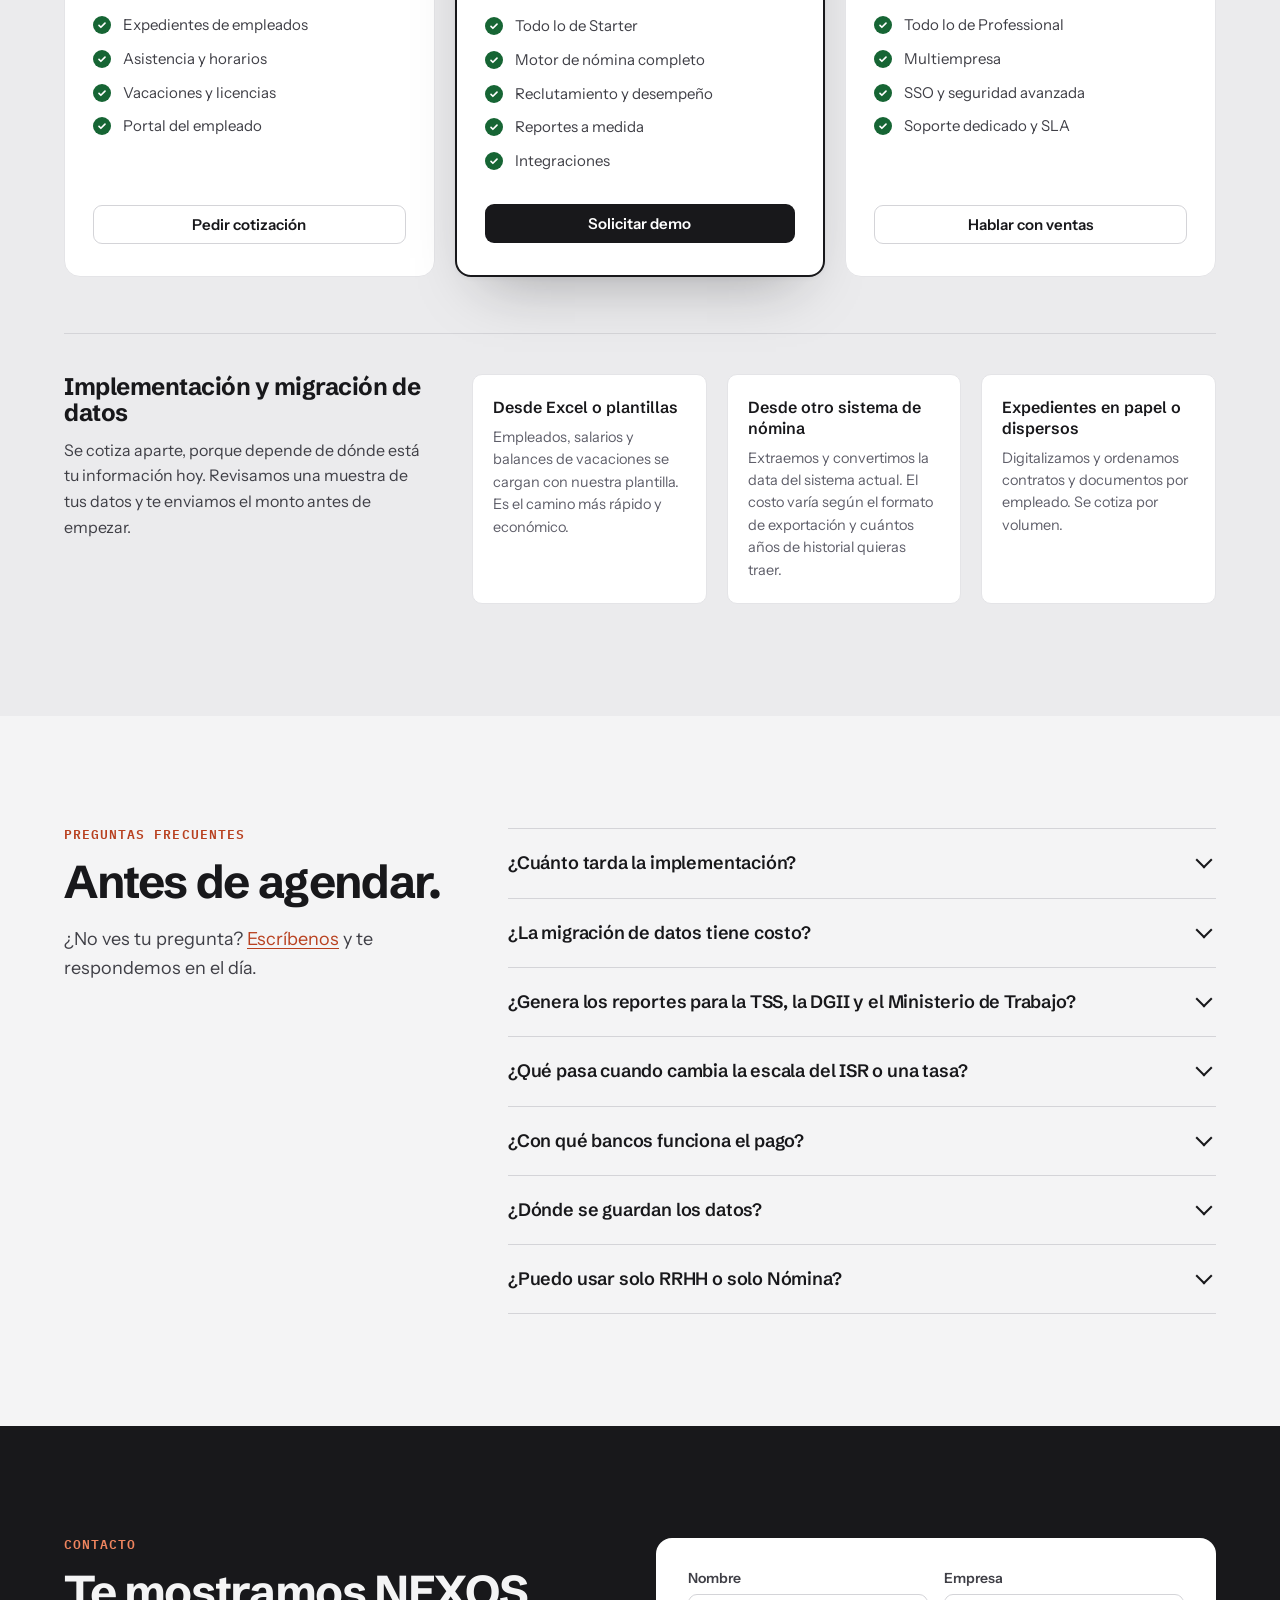
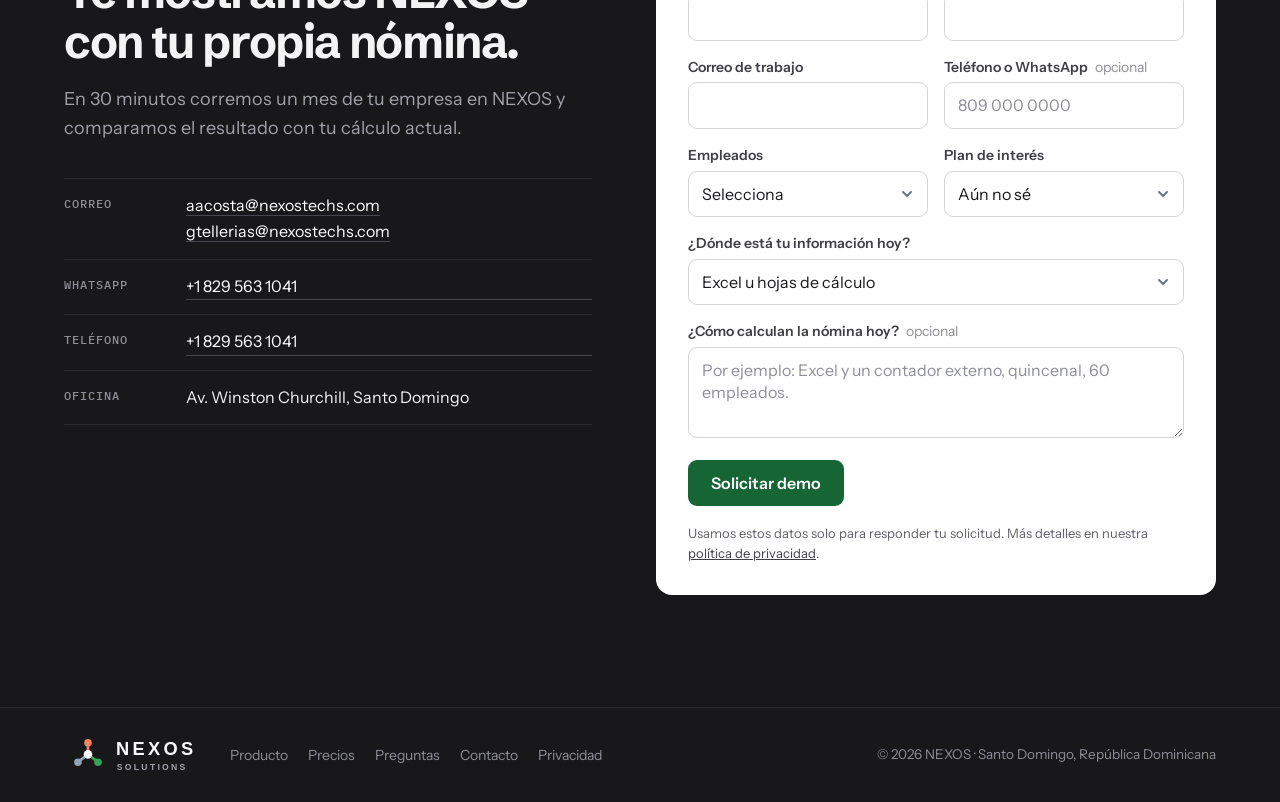
==== commit 7828f4a0: "Comparación, calendario, seguridad, empresas fundadoras y privacidad - Hoy vs. con NEXOS, calendario" ====
--- a/index.html
+++ b/index.html
@@ -5,10 +5,16 @@
 <meta name="viewport" content="width=device-width, initial-scale=1">
 <title>NEXOS — RRHH y Nómina para empresas dominicanas</title>
 <meta name="description" content="NEXOS une recursos humanos y nómina en un solo sistema hecho para la ley dominicana: AFP, SFS, ISR, INFOTEP, Ley 16-92, expedientes, asistencia y vacaciones.">
-<meta property="og:title" content="NEXOS — RRHH y Nómina">
-<meta property="og:description" content="Recursos humanos y nómina en un solo sistema, hecho para la ley dominicana.">
-<meta property="og:image" content="assets/shots/payroll.webp">
+<link rel="canonical" href="https://nexostechs.com/">
+<meta property="og:title" content="NEXOS — RRHH y Nómina para empresas dominicanas">
+<meta property="og:description" content="Nómina, TSS, IR-3 y planillas DGT en un solo sistema, hecho para la ley dominicana.">
+<meta property="og:image" content="https://nexostechs.com/assets/og.png">
+<meta property="og:image:width" content="1200">
+<meta property="og:image:height" content="630">
+<meta property="og:url" content="https://nexostechs.com/">
 <meta property="og:type" content="website">
+<meta property="og:locale" content="es_DO">
+<meta name="twitter:card" content="summary_large_image">
 <meta name="theme-color" content="#18181B">
 <link rel="icon" href="assets/brand/nexos-favicon.svg" type="image/svg+xml">
 <link rel="icon" href="assets/brand/nexos-favicon-32.png" sizes="32x32" type="image/png">
@@ -31,6 +37,7 @@
       <a href="#producto">Producto</a>
       <a href="#corrida">Nómina</a>
       <a href="#cumplimiento">Cumplimiento</a>
+      <a href="#seguridad">Seguridad</a>
       <a href="#precios">Precios</a>
       <a href="#preguntas">Preguntas</a>
       <a href="#contacto" class="btn btn-ink menu-cta">Solicitar demo</a>
@@ -132,6 +139,31 @@
   </div>
 </section>
 
+<!-- ============ BEFORE / AFTER ============ -->
+<section class="sec" id="antes">
+  <div class="wrap">
+    <div class="sec-head">
+      <p class="eyebrow">Hoy vs. con NEXOS</p>
+      <h2>El cierre de mes, sin la semana de Excel.</h2>
+      <p class="sec-lede">La mayoría de las empresas que hablan con nosotros calculan la nómina en hojas de cálculo, con un contador externo y vuelven a digitar todo en cada portal del Estado.</p>
+    </div>
+    <div class="vs" role="table" aria-label="Comparación del proceso actual con NEXOS">
+      <div class="vs-row vs-head" role="row">
+        <span role="columnheader">Tarea</span>
+        <span role="columnheader">Hoy</span>
+        <span role="columnheader">Con NEXOS</span>
+      </div>
+      <div class="vs-row" role="row"><b role="cell">Calcular la nómina</b><span role="cell">Fórmulas en Excel que alguien revisa a mano.</span><span role="cell">Corrida de seis pasos con alertas antes de aprobar.</span></div>
+      <div class="vs-row" role="row"><b role="cell">ISR y aportes</b><span role="cell">Escala de la DGII copiada cada año.</span><span role="cell">Escala versionada que se aplica sola.</span></div>
+      <div class="vs-row" role="row"><b role="cell">TSS e IR-3</b><span role="cell">Se vuelven a digitar en cada portal.</span><span role="cell">Archivos generados desde la nómina aprobada.</span></div>
+      <div class="vs-row" role="row"><b role="cell">Planillas DGT</b><span role="cell">Se arman a última hora con datos dispersos.</span><span role="cell">Salen de los expedientes y las acciones de personal.</span></div>
+      <div class="vs-row" role="row"><b role="cell">Vacaciones</b><span role="cell">Correos, WhatsApp y un balance que nadie confía.</span><span role="cell">Solicitud desde el celular y balance al día.</span></div>
+      <div class="vs-row" role="row"><b role="cell">Volantes</b><span role="cell">PDF uno por uno, o no se entregan.</span><span role="cell">Se envían a cada empleado al aprobar.</span></div>
+      <div class="vs-row" role="row"><b role="cell">Quién cambió qué</b><span role="cell">Nadie lo sabe con certeza.</span><span role="cell">Bitácora con nombre, fecha y valor anterior.</span></div>
+    </div>
+  </div>
+</section>
+
 <!-- ============ PRODUCT SHOWCASE ============ -->
 <section class="sec" id="producto">
   <div class="wrap">
@@ -240,6 +272,41 @@
   </div>
 </section>
 
+<!-- ============ CALENDAR ============ -->
+<section class="sec sec-tint" id="calendario">
+  <div class="wrap">
+    <div class="sec-head">
+      <p class="eyebrow eyebrow-nom">Calendario de cumplimiento</p>
+      <h2>Cada vencimiento del mes, con aviso antes de que llegue.</h2>
+      <p class="sec-lede">NEXOS conoce las fechas de la TSS, la DGII y el Ministerio de Trabajo, y avisa a quien le toca con días de anticipación.</p>
+    </div>
+
+    <div class="cal">
+      <div class="cal-track" aria-hidden="true">
+        <span class="cal-mark" style="--d:3"><i></i>TSS</span>
+        <span class="cal-mark" style="--d:10"><i></i>IR-3</span>
+        <span class="cal-mark cal-int" style="--d:25"><i></i>Corte</span>
+        <span class="cal-mark cal-int" style="--d:31"><i></i>Pago</span>
+      </div>
+      <ol class="cal-list">
+        <li><span class="cal-day">Día 3</span><div><b>TSS · pago de la autodeterminación</b><p>Vence el tercer día hábil del mes. AFP, SFS y SRL de todos los empleados.</p></div></li>
+        <li><span class="cal-day">Día 10</span><div><b>DGII · IR-3</b><p>Declaración y pago de las retenciones de ISR a asalariados del mes anterior.</p></div></li>
+        <li><span class="cal-day">Día 25</span><div><b>Corte de asistencia</b><p>Horas extra, tardanzas y ausencias que entran en la nómina del mes.</p></div></li>
+        <li><span class="cal-day">Día 31</span><div><b>Pago de la nómina</b><p>Aprobación, archivo bancario y volantes enviados.</p></div></li>
+      </ol>
+      <div class="cal-year">
+        <p class="cal-year-h">Además, durante el año</p>
+        <ul>
+          <li><b>Planilla DGT-3</b><span>Personal fijo, una vez al año.</span></li>
+          <li><b>Salario de Navidad</b><span>Antes del 20 de diciembre · Art. 219.</span></li>
+          <li><b>Bonificación</b><span>Entre 90 y 120 días después del cierre fiscal · Art. 224.</span></li>
+        </ul>
+      </div>
+    </div>
+    <p class="cal-note">Fechas de referencia. Cuando un vencimiento cae en fin de semana o feriado, pasa al siguiente día hábil.</p>
+  </div>
+</section>
+
 <!-- ============ EMPLOYEE PORTAL ============ -->
 <section class="sec sec-ink" id="portal">
   <div class="wrap portal">
@@ -258,6 +325,25 @@
   </div>
 </section>
 
+<!-- ============ SECURITY ============ -->
+<section class="sec" id="seguridad">
+  <div class="wrap sec-split">
+    <div class="sec-head">
+      <p class="eyebrow">Seguridad y datos</p>
+      <h2>Salarios y cédulas merecen más que una carpeta compartida.</h2>
+      <p class="sec-lede">La nómina es la información más sensible de tu empresa. En NEXOS cada acceso se controla y cada cambio queda registrado.</p>
+    </div>
+    <dl class="sec-list">
+      <div><dt>Doble factor para todos</dt><dd>Cada usuario confirma su acceso con un segundo paso, sin excepciones.</dd></div>
+      <div><dt>Roles y permisos</dt><dd>Quién ve salarios, quién aprueba y quién solo consulta, por módulo.</dd></div>
+      <div><dt>Bitácora completa</dt><dd>Cada cambio queda con nombre, fecha y el valor anterior.</dd></div>
+      <div><dt>Aprobación obligatoria</dt><dd>Ninguna nómina se paga sin una aprobación registrada.</dd></div>
+      <div><dt>Datos cifrados y respaldados</dt><dd>Cifrado en tránsito y en reposo, con respaldos diarios.</dd></div>
+      <div><dt>Inicio de sesión único</dt><dd>En Enterprise, acceso con la cuenta corporativa de tu empresa.</dd></div>
+    </dl>
+  </div>
+</section>
+
 <!-- ============ EVERYTHING ELSE ============ -->
 <section class="sec" id="modulos">
   <div class="wrap">
@@ -272,11 +358,29 @@
       <article><h3>Acciones de personal</h3><p>Aumentos, traslados y amonestaciones quedan en el historial del empleado.</p></article>
       <article><h3>Reclutamiento</h3><p>Vacantes, candidatos por etapa y oferta que se convierte en empleado.</p></article>
       <article><h3>Desempeño</h3><p>Evaluaciones semestrales con objetivos y comentarios del supervisor.</p></article>
-      <article><h3>Roles y permisos</h3><p>Cada usuario ve solo lo que le toca. Doble factor para todos.</p></article>
+      <article><h3>Plantillas</h3><p>Contratos, cartas de trabajo y volantes con el logo de tu empresa.</p></article>
       <article><h3>Reportes</h3><p>Rotación, ausentismo, costo por departamento y reportes a medida.</p></article>
       <article><h3>Multiempresa</h3><p>Varias razones sociales con un mismo acceso y datos separados.</p></article>
       <article><h3>Integraciones</h3><p>Archivo de pago para tu banco y exportación contable.</p></article>
     </div>
+  </div>
+</section>
+
+<!-- ============ FOUNDERS ============ -->
+<section class="sec founders" id="fundadores">
+  <div class="wrap founders-in">
+    <div>
+      <p class="eyebrow eyebrow-inv">Empresas fundadoras</p>
+      <h2>Abrimos 10 cupos para empresas que quieran estrenar NEXOS con nosotros.</h2>
+      <p class="sec-lede">Trabajamos de cerca con cada una: tu nómina real, tus casos raros y tus comentarios entran directo al producto.</p>
+      <a href="#contacto" class="btn btn-light btn-lg" data-plan="Empresas fundadoras">Postular mi empresa</a>
+    </div>
+    <ul class="founders-list">
+      <li><b>Migración desde Excel incluida</b><span>Cargamos tus empleados, salarios y balances sin costo.</span></li>
+      <li><b>Precio fundador por 12 meses</b><span>La tarifa que firmes no sube durante el primer año.</span></li>
+      <li><b>Línea directa con el equipo</b><span>WhatsApp con las personas que construyen NEXOS, no con un call center.</span></li>
+      <li><b>Mes en paralelo acompañado</b><span>Corremos tu nómina junto a tu proceso actual hasta que los números cuadren.</span></li>
+    </ul>
   </div>
 </section>
 
@@ -447,6 +551,7 @@
             <option>Starter</option>
             <option>Professional</option>
             <option>Enterprise</option>
+            <option>Empresas fundadoras</option>
           </select>
         </label>
       </div>
@@ -468,6 +573,7 @@
         <button class="btn btn-nom btn-lg" type="submit">Solicitar demo</button>
         <p class="f-status" id="form-status" role="status" aria-live="polite"></p>
       </div>
+      <p class="f-legal">Usamos estos datos solo para responder tu solicitud. Más detalles en nuestra <a href="privacidad.html">política de privacidad</a>.</p>
     </form>
   </div>
 </section>
@@ -482,6 +588,7 @@
       <a href="#precios">Precios</a>
       <a href="#preguntas">Preguntas</a>
       <a href="#contacto">Contacto</a>
+      <a href="privacidad.html">Privacidad</a>
     </nav>
     <p class="foot-legal">© <span id="year">2026</span> NEXOS · Santo Domingo, República Dominicana</p>
   </div>
--- a/assets/css/styles.css
+++ b/assets/css/styles.css
@@ -167,6 +167,18 @@
 .sec h2{font-size:clamp(32px,3.8vw,46px);letter-spacing:-.03em;text-wrap:balance}
 .sec-lede{font-size:18px;line-height:1.6;color:var(--ink-2);margin-top:18px;max-width:60ch}
 
+/* ---------- before / after ---------- */
+.vs{border-top:2px solid var(--ink)}
+.vs-row{display:grid;grid-template-columns:minmax(0,.8fr) minmax(0,1fr) minmax(0,1fr);gap:24px;padding:18px 0;border-bottom:1px solid var(--line-2);align-items:baseline}
+.vs-row b{font:600 16px/1.35 var(--display)}
+.vs-row span{font-size:15px;line-height:1.5}
+.vs-row span:nth-child(2){color:var(--muted)}
+.vs-row span:nth-child(3){color:var(--ink);padding-left:22px;position:relative}
+.vs-row span:nth-child(3)::before{content:"";position:absolute;left:0;top:.45em;width:10px;height:10px;border-radius:50%;background:var(--nom)}
+.vs-head{padding:12px 0}
+.vs-head span{font:600 12px/1 var(--mono)!important;text-transform:uppercase;letter-spacing:.08em;color:var(--faint)!important;text-decoration:none!important;padding-left:0!important}
+.vs-head span::before{display:none}
+
 /* ---------- product showcase ---------- */
 .show-switch{display:inline-flex;gap:4px;padding:4px;background:var(--surface);border:1px solid var(--line);border-radius:12px;margin-bottom:20px}
 .sw{font:600 15px/1 var(--sans);padding:10px 18px;border-radius:9px;border:0;background:transparent;color:var(--muted);cursor:pointer;display:flex;align-items:center}
@@ -223,6 +235,47 @@
 .f-code{font:600 26px/1.1 var(--mono);letter-spacing:-.02em;color:var(--ink)}
 .f-desc{font-size:14.5px;line-height:1.5;color:var(--muted);flex:1}
 .f-when{align-self:flex-start;margin-top:6px;font:500 12px/1 var(--mono);color:var(--nom);background:var(--nom-soft);padding:6px 8px;border-radius:6px}
+
+/* ---------- calendar ---------- */
+.cal{background:var(--surface);border:1px solid var(--line);border-radius:var(--r-lg);padding:36px 32px 28px;box-shadow:var(--shadow)}
+.cal-track{position:relative;height:56px;margin:0 8px 28px;background:
+  repeating-linear-gradient(90deg,var(--line-2) 0 1px,transparent 1px calc(100% / 30)) bottom/100% 10px no-repeat;
+  border-bottom:2px solid var(--ink)}
+.cal-mark{position:absolute;left:calc((var(--d) - 1) / 30 * 100%);bottom:0;transform:translateX(-50%);display:flex;flex-direction:column;align-items:center;gap:6px;font:600 12px/1 var(--mono);color:var(--nom);padding-bottom:18px}
+.cal-mark i{position:absolute;bottom:-6px;width:12px;height:12px;border-radius:50%;background:var(--nom);border:2px solid var(--surface)}
+.cal-int{color:var(--ink-2)}
+.cal-int i{background:var(--ink)}
+.cal-list{display:grid;grid-template-columns:repeat(4,minmax(0,1fr));gap:24px}
+.cal-list li{display:flex;flex-direction:column;gap:8px}
+.cal-day{font:600 22px/1 var(--mono);letter-spacing:-.02em}
+.cal-list b{font:600 15.5px/1.35 var(--display)}
+.cal-list p{font-size:14px;line-height:1.5;color:var(--muted);margin-top:4px}
+.cal-year{margin-top:32px;padding-top:24px;border-top:1px dashed var(--line-2);display:grid;grid-template-columns:200px 1fr;gap:24px}
+.cal-year-h{font:600 12px/1.4 var(--mono);text-transform:uppercase;letter-spacing:.08em;color:var(--faint)}
+.cal-year ul{display:grid;grid-template-columns:repeat(3,minmax(0,1fr));gap:20px}
+.cal-year b{display:block;font:600 15px/1.3 var(--display)}
+.cal-year span{display:block;font-size:14px;color:var(--muted);margin-top:4px}
+.cal-note{margin-top:16px;font-size:13px;color:var(--muted)}
+
+/* ---------- security ---------- */
+.sec-split{display:grid;grid-template-columns:minmax(0,420px) minmax(0,1fr);gap:64px;align-items:start}
+.sec-split .sec-head{margin-bottom:0}
+.sec-list{display:grid;grid-template-columns:repeat(2,minmax(0,1fr));gap:0 32px}
+.sec-list > div{padding:20px 0;border-top:1px solid var(--line-2)}
+.sec-list dt{font:600 16.5px/1.3 var(--display);display:flex;align-items:center;gap:10px}
+.sec-list dt::before{content:"";width:8px;height:8px;border-radius:2px;background:var(--rrhh);flex:none}
+.sec-list dd{font-size:14.5px;color:var(--muted);margin-top:6px;line-height:1.5}
+
+/* ---------- founders ---------- */
+.founders{background:var(--ink);color:#F4F4F5}
+.founders .sec-lede{color:var(--dark-muted);margin-bottom:32px}
+.founders-in{display:grid;grid-template-columns:minmax(0,1fr) minmax(0,480px);gap:64px;align-items:center}
+.founders-list{display:grid;gap:0;border-top:1px solid var(--dark-line)}
+.founders-list li{padding:20px 0;border-bottom:1px solid var(--dark-line);display:grid;gap:4px}
+.founders-list b{font:600 17px/1.3 var(--display);color:#fff}
+.founders-list span{font-size:15px;color:var(--dark-muted)}
+.btn-light{background:#fff;color:var(--ink)}
+.btn-light:hover{background:#E4E4E7}
 
 /* ---------- portal (dark) ---------- */
 .sec-ink{background:var(--ink);color:#F4F4F5}
@@ -307,6 +360,19 @@
 .f-status{font-size:14.5px;color:var(--muted)}
 .f-status.ok{color:var(--nom)}
 .f-status.err{color:var(--neg)}
+.f-legal{font-size:13px;color:var(--muted);line-height:1.5}
+.f-legal a{color:var(--ink-2)}
+
+/* ---------- legal page ---------- */
+.legal{padding:64px 0 96px}
+.legal .wrap{max-width:760px}
+.legal h1{font-size:clamp(34px,4vw,48px);letter-spacing:-.03em}
+.legal .upd{margin-top:12px;color:var(--muted);font:500 13px/1 var(--mono)}
+.legal h2{font-size:22px;margin:40px 0 12px;letter-spacing:-.015em}
+.legal p,.legal li{color:var(--ink-2);font-size:16px;line-height:1.7}
+.legal p+p{margin-top:12px}
+.legal ul{list-style:disc;padding-left:22px;display:grid;gap:6px}
+.legal a{color:var(--rrhh-ink)}
 
 /* ---------- footer ---------- */
 .foot{background:var(--ink);color:#8E8E99;border-top:1px solid var(--dark-line);padding:28px 0}
@@ -338,6 +404,9 @@
   .show-tabs button[aria-selected="true"]{border-top-color:var(--accent,var(--rrhh))}
   .plans{grid-template-columns:1fr;max-width:520px}
   .mig{grid-template-columns:minmax(0,1fr);gap:24px}
+  .sec-split,.founders-in{grid-template-columns:minmax(0,1fr);gap:40px}
+  .cal-list{grid-template-columns:repeat(2,minmax(0,1fr))}
+  .cal-year{grid-template-columns:minmax(0,1fr);gap:14px}
   .mig-list{grid-template-columns:minmax(0,1fr)}
   .filing-list{grid-template-columns:repeat(2,minmax(0,1fr))}
 }
@@ -365,6 +434,12 @@
   .slip-input{flex-direction:column;align-items:flex-start;gap:10px}
   .feats{grid-template-columns:1fr}
   .filing-list{grid-template-columns:minmax(0,1fr)}
+  .vs-head{display:none!important}
+  .vs-row{grid-template-columns:minmax(0,1fr);gap:6px;padding:16px 0}
+  .sec-list{grid-template-columns:minmax(0,1fr)}
+  .cal{padding:24px 18px}
+  .cal-track{display:none}
+  .cal-list,.cal-year ul{grid-template-columns:minmax(0,1fr);gap:18px}
   .f-row{grid-template-columns:1fr}
   .form{padding:22px 18px}
   .channels li{grid-template-columns:1fr;gap:2px}
